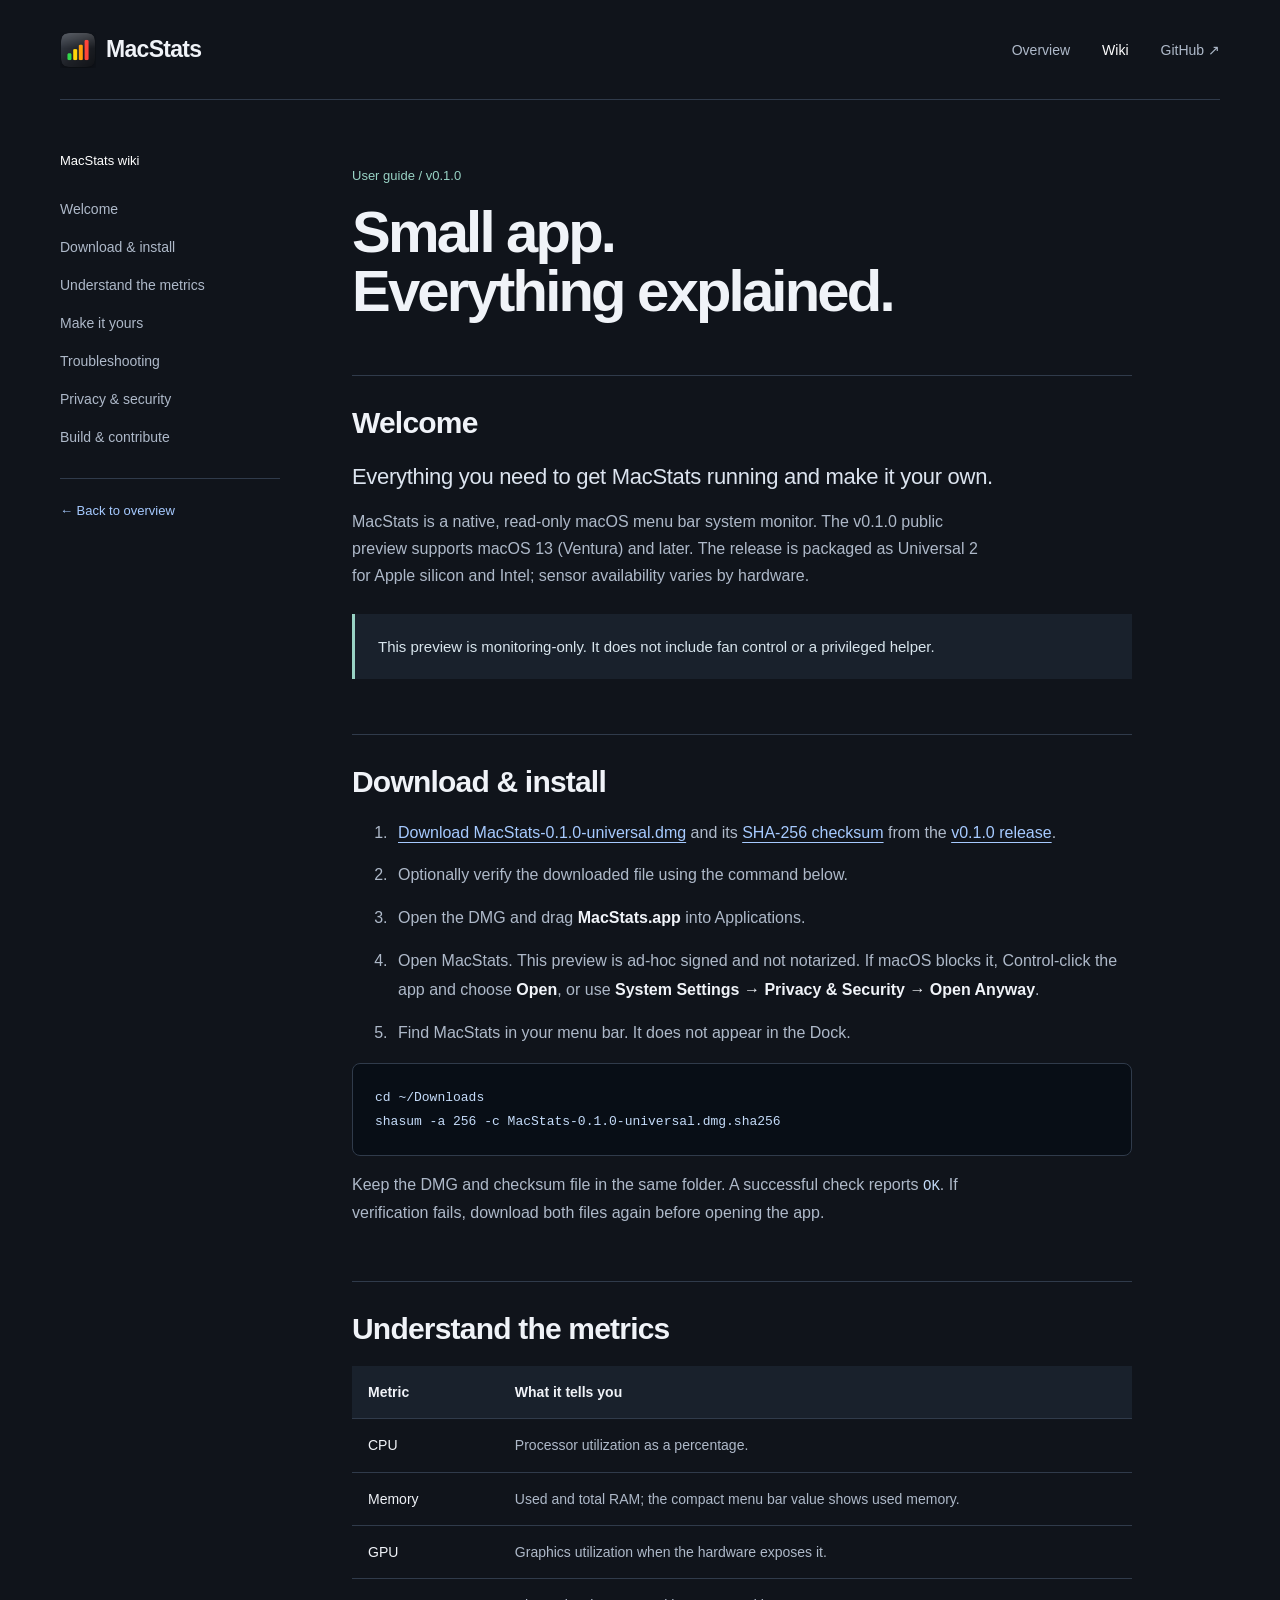
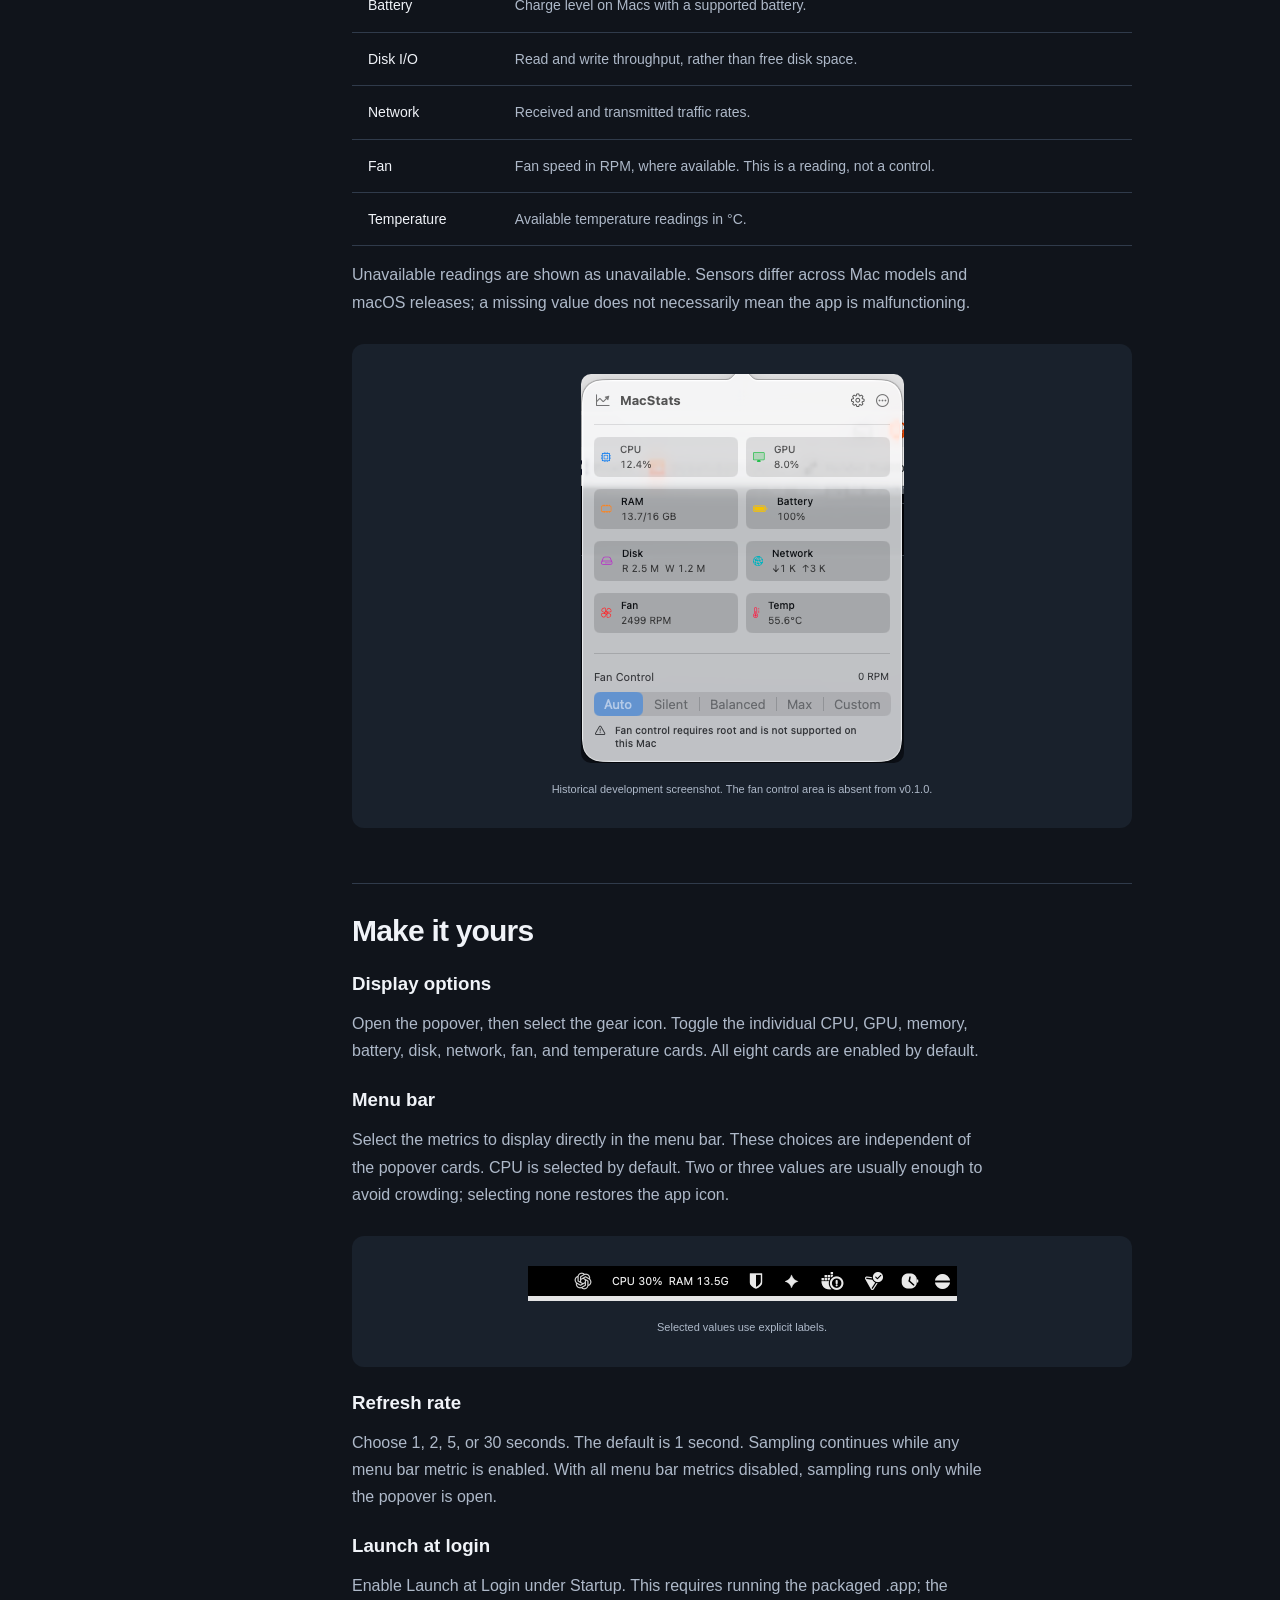
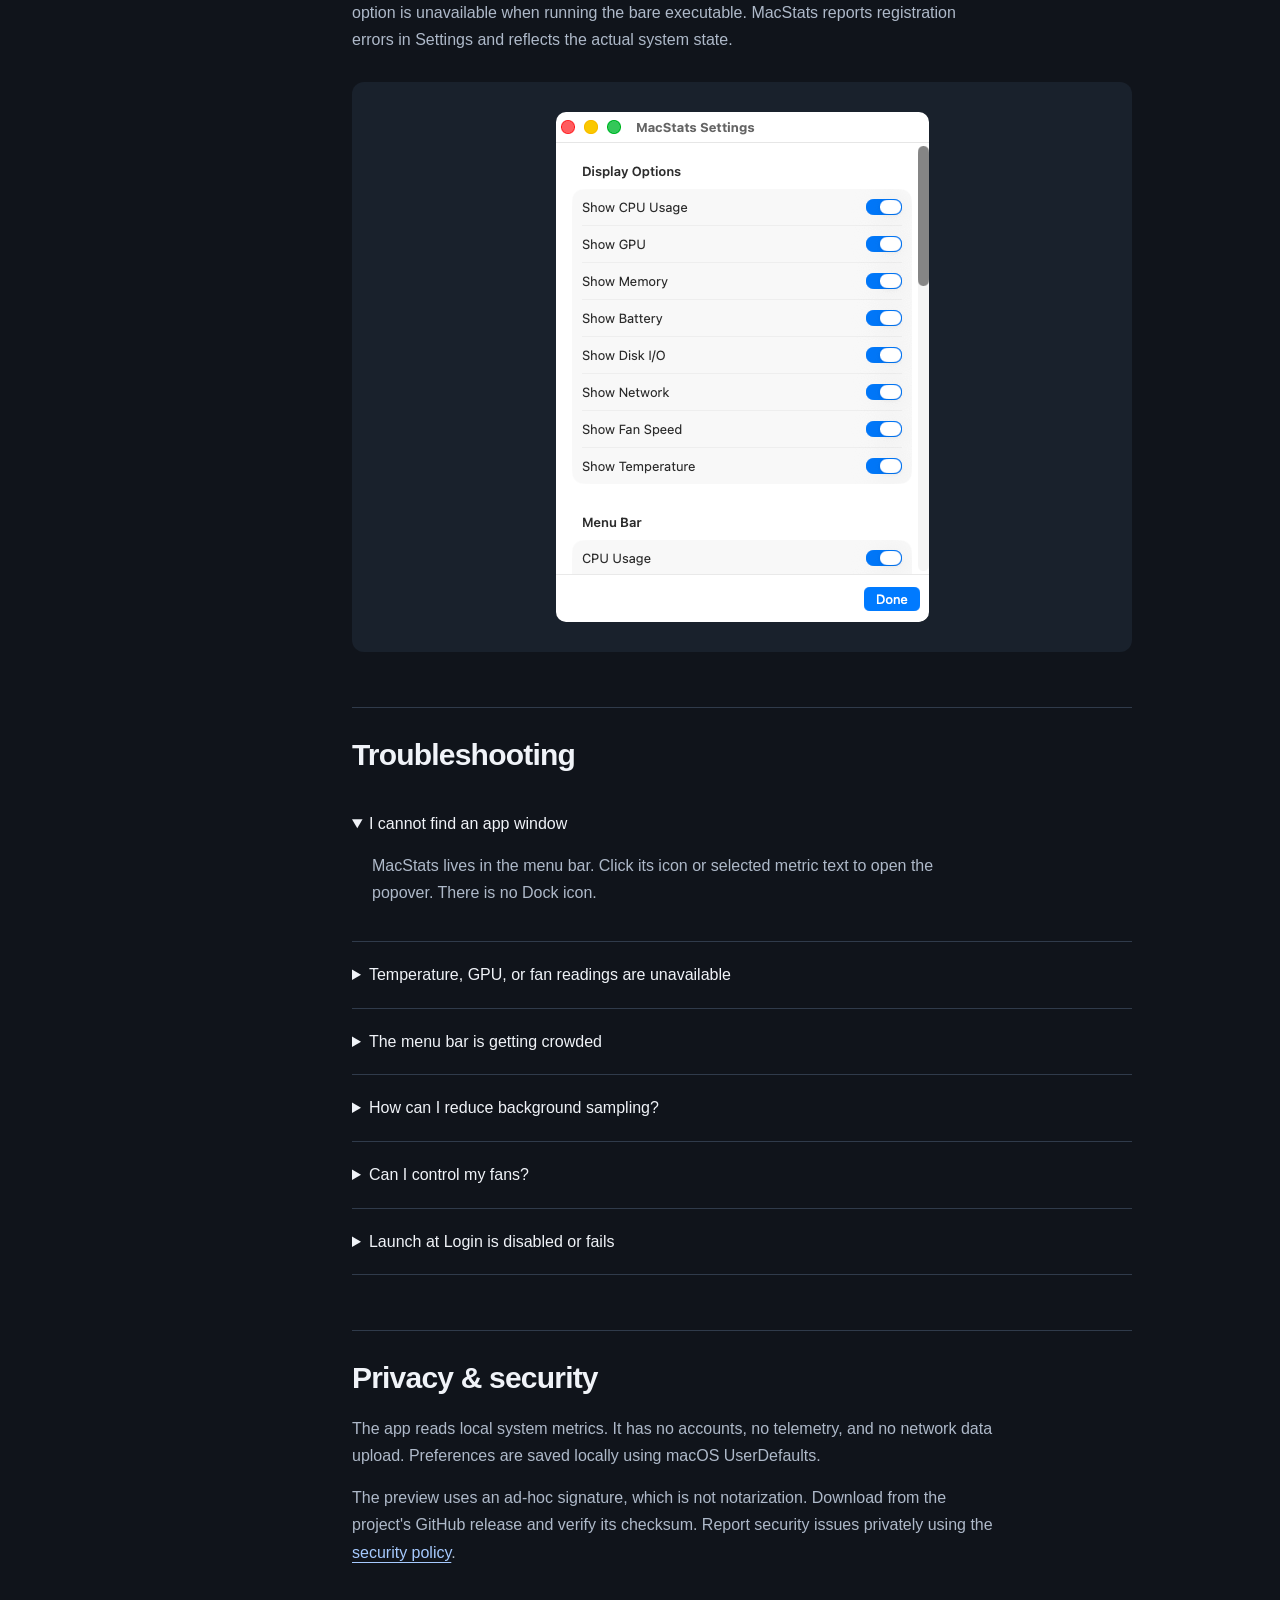
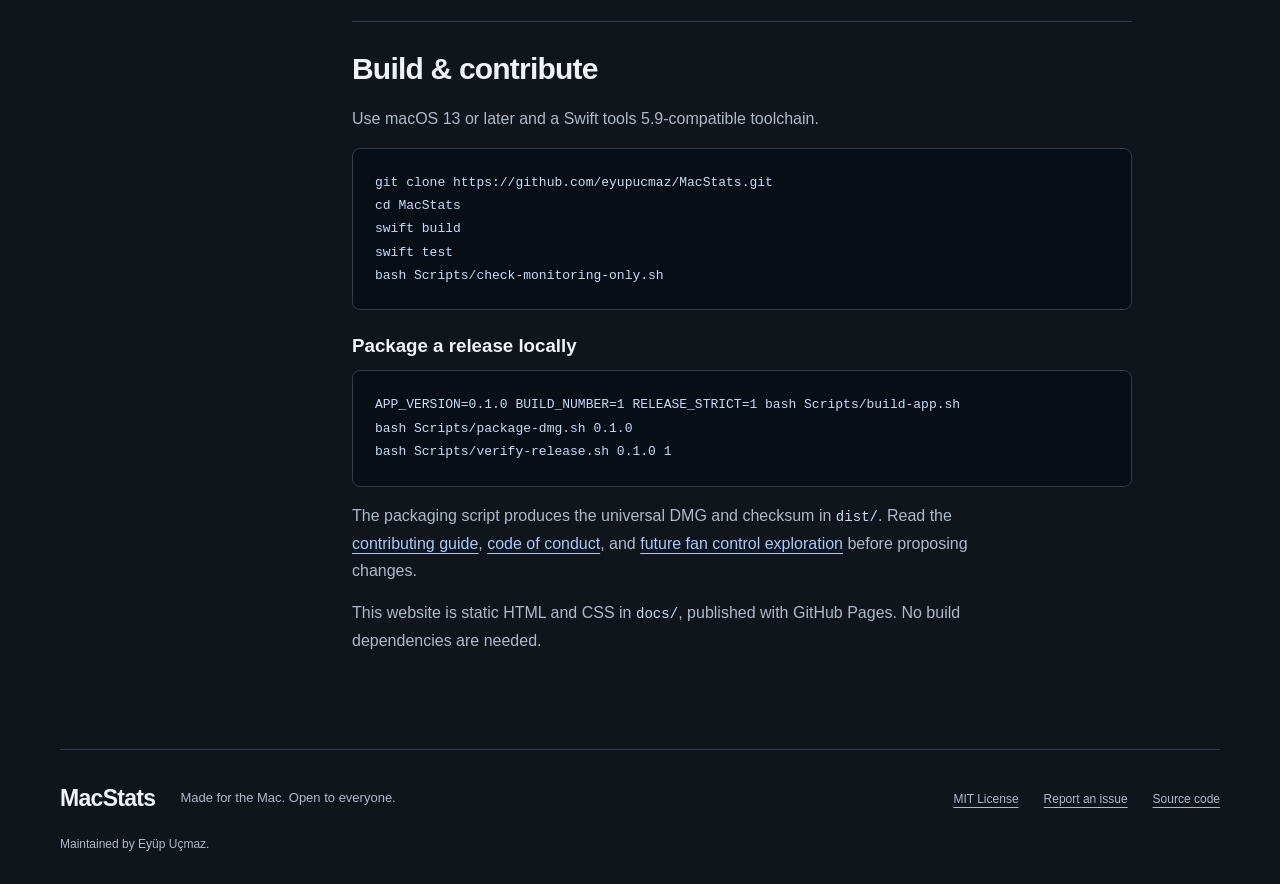
==== docs/guide.html @ 8b7813ba "docs: publish MacStats landing page and user wiki" ====
<!doctype html>
<html lang="en"><head><meta charset="utf-8"><meta name="viewport" content="width=device-width, initial-scale=1"><meta name="color-scheme" content="dark"><title>MacStats Wiki — Installation, settings & troubleshooting</title><meta name="description" content="The MacStats user guide: install the public preview, understand system metrics, customize your menu bar, and build from source."><meta property="og:title" content="MacStats Wiki — Installation, settings & troubleshooting"><meta property="og:description" content="The MacStats user guide: install the public preview, understand system metrics, customize your menu bar, and build from source."><meta property="og:type" content="website"><meta property="og:url" content="https://eyupucmaz.github.io/MacStats/guide.html"><link rel="canonical" href="https://eyupucmaz.github.io/MacStats/guide.html"><link rel="icon" href="assets/icon.png"><link rel="stylesheet" href="assets/style.css"></head><body><a class="skip" href="#main">Skip to content</a><header><a class="brand" href="index.html"><img src="assets/icon.png" width="36" height="36" alt="">MacStats</a><nav aria-label="Main navigation"><a href="index.html" >Overview</a><a href="guide.html" aria-current="page">Wiki</a><a href="https://github.com/eyupucmaz/MacStats">GitHub <span aria-hidden="true">↗</span></a></nav></header><div class="docs-layout"><aside><p>MacStats wiki</p><nav aria-label="Guide sections"><a href="#start">Welcome</a><a href="#install">Download & install</a><a href="#metrics">Understand the metrics</a><a href="#settings">Make it yours</a><a href="#troubleshooting">Troubleshooting</a><a href="#privacy">Privacy & security</a><a href="#development">Build & contribute</a></nav><a class="back" href="index.html">← Back to overview</a></aside><main id="main" class="guide"><p class="kicker">User guide / v0.1.0</p><h1>Small app.<br>Everything explained.</h1><section id="start"><h2>Welcome</h2><p class="lead">Everything you need to get MacStats running and make it your own.</p><p>MacStats is a native, read-only macOS menu bar system monitor. The v0.1.0 public preview supports macOS 13 (Ventura) and later. The release is packaged as Universal 2 for Apple silicon and Intel; sensor availability varies by hardware.</p><div class="callout">This preview is monitoring-only. It does not include fan control or a privileged helper.</div></section><section id="install"><h2>Download & install</h2><ol><li><a href="https://github.com/eyupucmaz/MacStats/releases/download/v0.1.0/MacStats-0.1.0-universal.dmg">Download MacStats-0.1.0-universal.dmg</a> and its <a href="https://github.com/eyupucmaz/MacStats/releases/download/v0.1.0/MacStats-0.1.0-universal.dmg.sha256">SHA-256 checksum</a> from the <a href="https://github.com/eyupucmaz/MacStats/releases/tag/v0.1.0">v0.1.0 release</a>.</li><li>Optionally verify the downloaded file using the command below.</li><li>Open the DMG and drag <strong>MacStats.app</strong> into Applications.</li><li>Open MacStats. This preview is ad-hoc signed and not notarized. If macOS blocks it, Control-click the app and choose <strong>Open</strong>, or use <strong>System Settings → Privacy &amp; Security → Open Anyway</strong>.</li><li>Find MacStats in your menu bar. It does not appear in the Dock.</li></ol><pre><code>cd ~/Downloads
shasum -a 256 -c MacStats-0.1.0-universal.dmg.sha256</code></pre><p>Keep the DMG and checksum file in the same folder. A successful check reports <code>OK</code>. If verification fails, download both files again before opening the app.</p></section><section id="metrics"><h2>Understand the metrics</h2><div class="table-wrap"><table><thead><tr><th>Metric</th><th>What it tells you</th></tr></thead><tbody><tr><td>CPU</td><td>Processor utilization as a percentage.</td></tr><tr><td>Memory</td><td>Used and total RAM; the compact menu bar value shows used memory.</td></tr><tr><td>GPU</td><td>Graphics utilization when the hardware exposes it.</td></tr><tr><td>Battery</td><td>Charge level on Macs with a supported battery.</td></tr><tr><td>Disk I/O</td><td>Read and write throughput, rather than free disk space.</td></tr><tr><td>Network</td><td>Received and transmitted traffic rates.</td></tr><tr><td>Fan</td><td>Fan speed in RPM, where available. This is a reading, not a control.</td></tr><tr><td>Temperature</td><td>Available temperature readings in °C.</td></tr></tbody></table></div><p>Unavailable readings are shown as unavailable. Sensors differ across Mac models and macOS releases; a missing value does not necessarily mean the app is malfunctioning.</p><figure class="guide-figure"><img src="assets/overview.png" width="323" height="389" loading="lazy" alt="MacStats development screenshot with eight metric cards"><figcaption>Historical development screenshot. The fan control area is absent from v0.1.0.</figcaption></figure></section><section id="settings"><h2>Make it yours</h2><h3>Display options</h3><p>Open the popover, then select the gear icon. Toggle the individual CPU, GPU, memory, battery, disk, network, fan, and temperature cards. All eight cards are enabled by default.</p><h3>Menu bar</h3><p>Select the metrics to display directly in the menu bar. These choices are independent of the popover cards. CPU is selected by default. Two or three values are usually enough to avoid crowding; selecting none restores the app icon.</p><figure class="guide-figure wide"><img src="assets/menu-bar.png" width="429" height="31" loading="lazy" alt="MacStats CPU and RAM values in the menu bar"><figcaption>Selected values use explicit labels.</figcaption></figure><h3>Refresh rate</h3><p>Choose 1, 2, 5, or 30 seconds. The default is 1 second. Sampling continues while any menu bar metric is enabled. With all menu bar metrics disabled, sampling runs only while the popover is open.</p><h3>Launch at login</h3><p>Enable Launch at Login under Startup. This requires running the packaged .app; the option is unavailable when running the bare executable. MacStats reports registration errors in Settings and reflects the actual system state.</p><figure class="guide-figure"><img src="assets/settings.png" width="373" height="510" loading="lazy" alt="Settings window showing display options and the menu bar section"></figure></section><section id="troubleshooting"><h2>Troubleshooting</h2><details open><summary>I cannot find an app window</summary><p>MacStats lives in the menu bar. Click its icon or selected metric text to open the popover. There is no Dock icon.</p></details><details><summary>Temperature, GPU, or fan readings are unavailable</summary><p>These values depend on hardware and macOS exposing the relevant sensors. Some Macs have no fan. MacStats does not substitute invented readings for unsupported data.</p></details><details><summary>The menu bar is getting crowded</summary><p>Open Settings and deselect some Menu Bar metrics. You can still keep those cards visible inside the popover.</p></details><details><summary>How can I reduce background sampling?</summary><p>Choose a longer refresh interval. To pause sampling whenever the popover is closed, deselect every Menu Bar metric.</p></details><details><summary>Can I control my fans?</summary><p>No. v0.1.0 only monitors your system. The supplied development screenshot includes an earlier fan control experiment, which is not part of the public preview.</p></details><details><summary>Launch at Login is disabled or fails</summary><p>Run MacStats from its .app bundle in Applications. Read the status and any error shown under Startup in Settings; registration must succeed before the setting takes effect.</p></details></section><section id="privacy"><h2>Privacy & security</h2><p>The app reads local system metrics. It has no accounts, no telemetry, and no network data upload. Preferences are saved locally using macOS UserDefaults.</p><p>The preview uses an ad-hoc signature, which is not notarization. Download from the project's GitHub release and verify its checksum. Report security issues privately using the <a href="https://github.com/eyupucmaz/MacStats/blob/main/SECURITY.md">security policy</a>.</p></section><section id="development"><h2>Build & contribute</h2><p>Use macOS 13 or later and a Swift tools 5.9-compatible toolchain.</p><pre><code>git clone https://github.com/eyupucmaz/MacStats.git
cd MacStats
swift build
swift test
bash Scripts/check-monitoring-only.sh</code></pre><h3>Package a release locally</h3><pre><code>APP_VERSION=0.1.0 BUILD_NUMBER=1 RELEASE_STRICT=1 bash Scripts/build-app.sh
bash Scripts/package-dmg.sh 0.1.0
bash Scripts/verify-release.sh 0.1.0 1</code></pre><p>The packaging script produces the universal DMG and checksum in <code>dist/</code>. Read the <a href="https://github.com/eyupucmaz/MacStats/blob/main/CONTRIBUTING.md">contributing guide</a>, <a href="https://github.com/eyupucmaz/MacStats/blob/main/CODE_OF_CONDUCT.md">code of conduct</a>, and <a href="https://github.com/eyupucmaz/MacStats/blob/main/docs/FAN_CONTROL.md">future fan control exploration</a> before proposing changes.</p><p>This website is static HTML and CSS in <code>docs/</code>, published with GitHub Pages. No build dependencies are needed.</p></section></main></div><footer><a class="brand" href="index.html">MacStats</a><p>Made for the Mac. Open to everyone.</p><div><a href="https://github.com/eyupucmaz/MacStats/blob/main/LICENSE">MIT License</a><a href="https://github.com/eyupucmaz/MacStats/issues">Report an issue</a><a href="https://github.com/eyupucmaz/MacStats">Source code</a></div><small>Maintained by Eyüp Uçmaz.</small></footer></body></html>
---- docs/assets/style.css ----
:root{--bg:#10141b;--panel:#19212c;--text:#f0f3f8;--muted:#aeb9c9;--line:#303b4b;--blue:#a6caff;--mint:#98d2c4;font-family:-apple-system,BlinkMacSystemFont,"Segoe UI",sans-serif;color:var(--text);background:var(--bg);font-synthesis:none}*{box-sizing:border-box}body{margin:0}a{color:var(--blue);text-underline-offset:4px}a:hover{color:white}a:focus-visible,summary:focus-visible{outline:3px solid var(--mint);outline-offset:6px}img{max-width:100%;height:auto}header,main,footer{width:min(1160px,calc(100% - 80px));margin:auto}header{height:100px;display:flex;align-items:center;justify-content:space-between;border-bottom:1px solid var(--line)}.brand{display:flex;align-items:center;gap:10px;font-size:23px;font-weight:650;letter-spacing:-.7px;color:var(--text);text-decoration:none}header nav{display:flex;gap:32px;align-items:center}header nav a{font-size:14px;color:var(--muted);text-decoration:none}header nav a[aria-current]{color:white}h1,h2,h3,p,figure{margin:0}h1{font-size:clamp(56px,6.5vw,84px);line-height:1.02;font-weight:600;letter-spacing:-4px}h2{font-size:clamp(32px,4vw,46px);font-weight:550;letter-spacing:-1.7px;line-height:1.12}h3{font-weight:550}p{font-size:16px;line-height:1.7;color:var(--muted)}.hero{display:grid;grid-template-columns:1.1fr 1fr;gap:70px;align-items:center;padding:76px 0 66px}.release{display:inline-flex;align-items:center;gap:9px;border:1px solid #40505d;border-radius:30px;padding:7px 12px;color:#c6d4e5;text-decoration:none;font-size:12px;margin-bottom:24px}.release span,.status-dot{width:6px;height:6px;border-radius:50%;background:var(--mint);display:inline-block}.lead{font-size:22px;line-height:1.5;letter-spacing:-.3px;margin-top:24px;color:#dce4ef}.intro{margin-top:16px;max-width:470px}.actions{display:flex;gap:12px;margin:28px 0 16px;flex-wrap:wrap}.button{display:inline-flex;align-items:center;justify-content:center;gap:20px;min-height:48px;padding:13px 21px;font-size:14px;font-weight:600;border-radius:9px;text-decoration:none}.primary{background:var(--blue);color:#10233e}.primary:hover{background:#c3dcff;color:#10233e}.secondary{border:1px solid #465263;color:var(--text)}.fine{font-size:12px;line-height:1.8}.app-stage{background:radial-gradient(ellipse at 50% 40%,#3c5168 0%,#222e3b 45%,#19212c 75%);border:1px solid #384555;border-radius:24px;padding:26px 35px;display:flex;flex-direction:column;align-items:center;position:relative}.stage-heading{display:flex;align-items:center;gap:9px;font-size:12px;color:#c7d5e6;margin-bottom:24px}.overview{filter:drop-shadow(0 20px 25px #0006);border-radius:18px}figcaption{color:var(--muted);font-size:11px;line-height:1.6;margin-top:20px;max-width:360px}.principles{display:flex;justify-content:space-between;gap:20px;border-top:1px solid var(--line);border-bottom:1px solid var(--line);padding:24px 0;font-size:13px;color:#c6d1df}.menu-feature{display:grid;grid-template-columns:1fr 1fr;gap:90px;align-items:center;padding:100px 0}.kicker{font-size:13px;color:var(--mint);margin-bottom:18px}.menu-feature p:not(.kicker),.settings-feature p:not(.kicker){margin-top:23px;max-width:440px}.text-link{display:inline-block;margin-top:24px;text-decoration:none;font-size:14px}.menu-shot{padding:40px 25px;background:#19212c;border:1px solid var(--line);border-radius:14px}.menu-shot img{display:block;width:100%;border-radius:6px}.menu-shot figcaption{max-width:none}.metrics-section{padding:12px 0 90px}.section-heading p{margin-top:15px}.metrics{display:grid;grid-template-columns:repeat(4,1fr);margin-top:38px;gap:0 30px}.metrics article{padding:28px 0;border-top:1px solid var(--line)}.metric-icon{font-size:23px;color:var(--accent);display:block;height:35px}.metrics h3{margin:9px 0;font-size:18px}.metrics p{font-size:14px;line-height:1.65}.settings-feature{display:grid;grid-template-columns:1fr 1fr;gap:90px;align-items:center;background:var(--panel);border:1px solid var(--line);padding:55px 60px;border-radius:22px}.settings-feature figure{text-align:center}.settings-feature figure img{width:300px;border-radius:12px}.settings-feature figcaption{margin:20px auto 0}.simple-list{list-style:none;padding:0;margin-top:24px;color:var(--muted);font-size:14px;line-height:1.8}.simple-list li{padding:9px 0;border-bottom:1px solid var(--line)}.closing{display:flex;align-items:center;justify-content:space-between;gap:40px;padding:100px 0}.closing p:not(.kicker){margin-top:20px}footer{display:flex;flex-wrap:wrap;align-items:center;gap:25px;padding:35px 0;border-top:1px solid var(--line)}footer p{font-size:13px}footer div{margin-left:auto;display:flex;gap:25px}footer a:not(.brand),footer small{font-size:12px;color:var(--muted)}footer small{width:100%}.skip{position:fixed;left:12px;top:-100px;background:white;color:black;padding:15px;z-index:5}.skip:focus{top:12px}.docs-layout{width:min(1160px,calc(100% - 80px));margin:50px auto 80px;display:grid;grid-template-columns:220px minmax(0,1fr);gap:72px}aside{position:sticky;top:30px;align-self:start}aside p{font-size:13px;color:white;margin-bottom:20px}aside nav{display:flex;flex-direction:column;gap:4px}aside nav a{padding:9px 0;text-decoration:none;font-size:14px;color:var(--muted)}aside .back{display:block;border-top:1px solid var(--line);padding-top:24px;margin-top:24px;font-size:13px;text-decoration:none}.guide{width:100%;min-width:0;max-width:780px;margin:0}.guide h1{font-size:58px;letter-spacing:-2.8px}.guide section{margin-top:55px;scroll-margin-top:30px}.guide h2{font-size:30px;letter-spacing:-.8px;border-top:1px solid var(--line);padding-top:30px;margin-bottom:20px}.guide h3{margin:25px 0 10px}.guide p{margin:15px 0;max-width:72ch}.guide li{color:var(--muted);line-height:1.8;margin-bottom:14px;padding-left:6px}.guide strong{color:var(--text)}.callout{padding:20px 23px;background:var(--panel);border-left:3px solid var(--mint);font-size:15px;line-height:1.7;color:#d8e5ed;margin-top:24px}pre{background:#080e16;border:1px solid var(--line);padding:22px;overflow:auto;border-radius:8px;font-size:13px;line-height:1.8}code{font-family:ui-monospace,SFMono-Regular,Consolas,monospace;font-size:.88em;color:#c5dcfa}pre code{font-size:inherit}.table-wrap{overflow:auto}table{width:100%;border-collapse:collapse;text-align:left;font-size:14px}th,td{border-bottom:1px solid var(--line);padding:15px 16px;line-height:1.6}td{color:var(--muted)}td:first-child{color:var(--text);white-space:nowrap}th{background:var(--panel)}.guide-figure{background:var(--panel);padding:30px;margin-top:28px;border-radius:12px}.guide-figure img{display:block;margin:auto;border-radius:10px}.guide-figure figcaption{margin:18px auto 0;max-width:430px;text-align:center}.guide-figure.wide img{border-radius:0}details{border-bottom:1px solid var(--line);padding:20px 0}summary{cursor:pointer;font-size:16px;line-height:1.6}details p{padding-left:20px}@media(max-width:1000px){.hero{gap:35px}.app-stage{padding:22px}.hero h1{font-size:65px}.settings-feature{gap:45px;padding:40px}.menu-feature{gap:40px}.docs-layout{gap:40px;grid-template-columns:185px minmax(0,1fr)}}@media(max-width:760px){header,main,footer{width:calc(100% - 40px)}header{height:80px}header nav{gap:18px}.brand{font-size:21px}.brand img{width:30px;height:30px}.hero{grid-template-columns:1fr;padding:45px 0;gap:35px}.hero h1{font-size:64px;letter-spacing:-3px}.app-stage{max-width:480px;width:100%;margin:auto}.lead{font-size:20px}.principles{display:grid;grid-template-columns:1fr 1fr;font-size:12px}.menu-feature,.settings-feature{grid-template-columns:1fr;gap:35px;padding:55px 0}.metrics{grid-template-columns:repeat(2,1fr);gap:0 25px}.metrics-section{padding-bottom:50px}.settings-feature{padding:30px;display:flex;flex-direction:column-reverse;align-items:stretch}.closing{display:block;padding:60px 0}.closing .button{margin-top:26px}footer{gap:18px}footer div{width:100%;margin:0;flex-wrap:wrap}footer p{width:100%}.docs-layout{display:block;width:calc(100% - 40px);margin-top:30px}.docs-layout aside{position:static;border-bottom:1px solid var(--line);padding-bottom:24px;margin-bottom:30px}aside nav{flex-direction:row;flex-wrap:wrap;gap:4px 20px}aside nav a{font-size:13px}aside .back{display:none}.guide h1{font-size:46px}.guide section{margin-top:35px}.guide-figure{padding:20px}h2{font-size:34px}pre{padding:16px}}@media(prefers-reduced-motion:no-preference){html{scroll-behavior:smooth}}
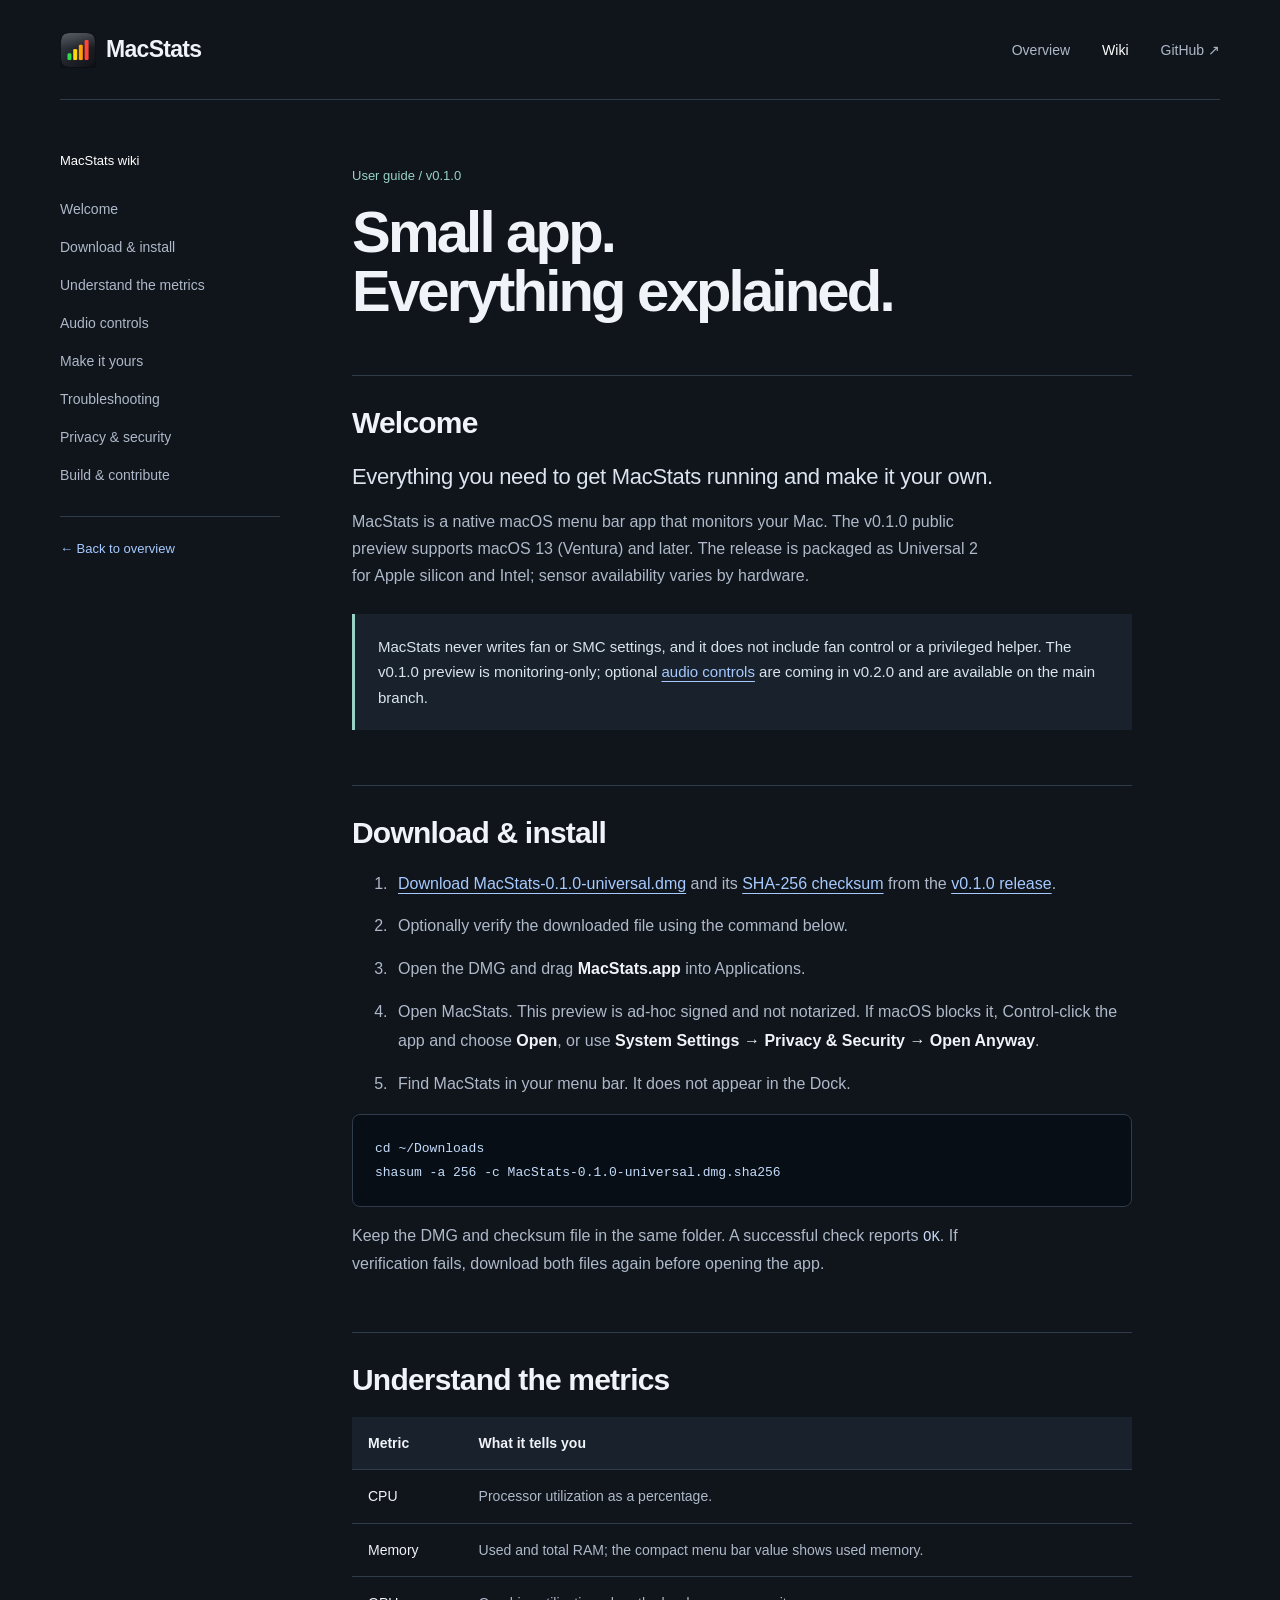
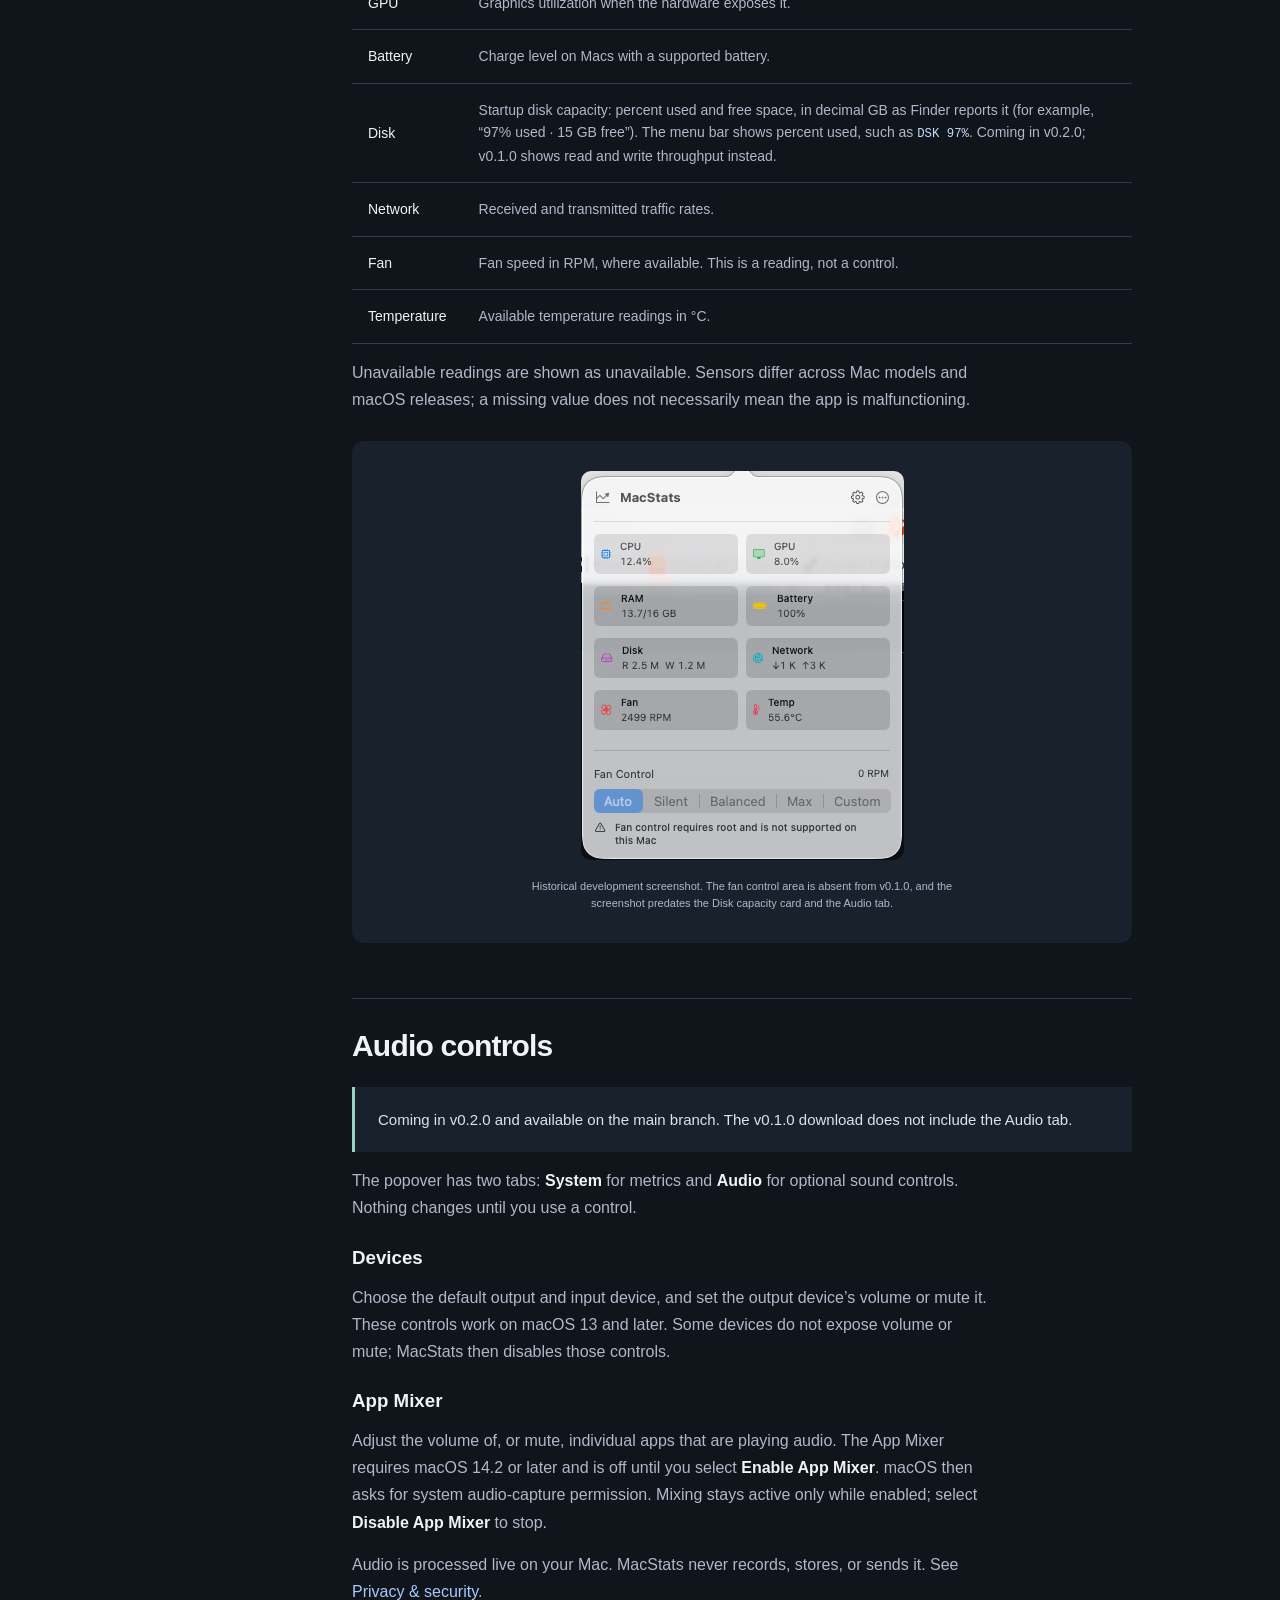
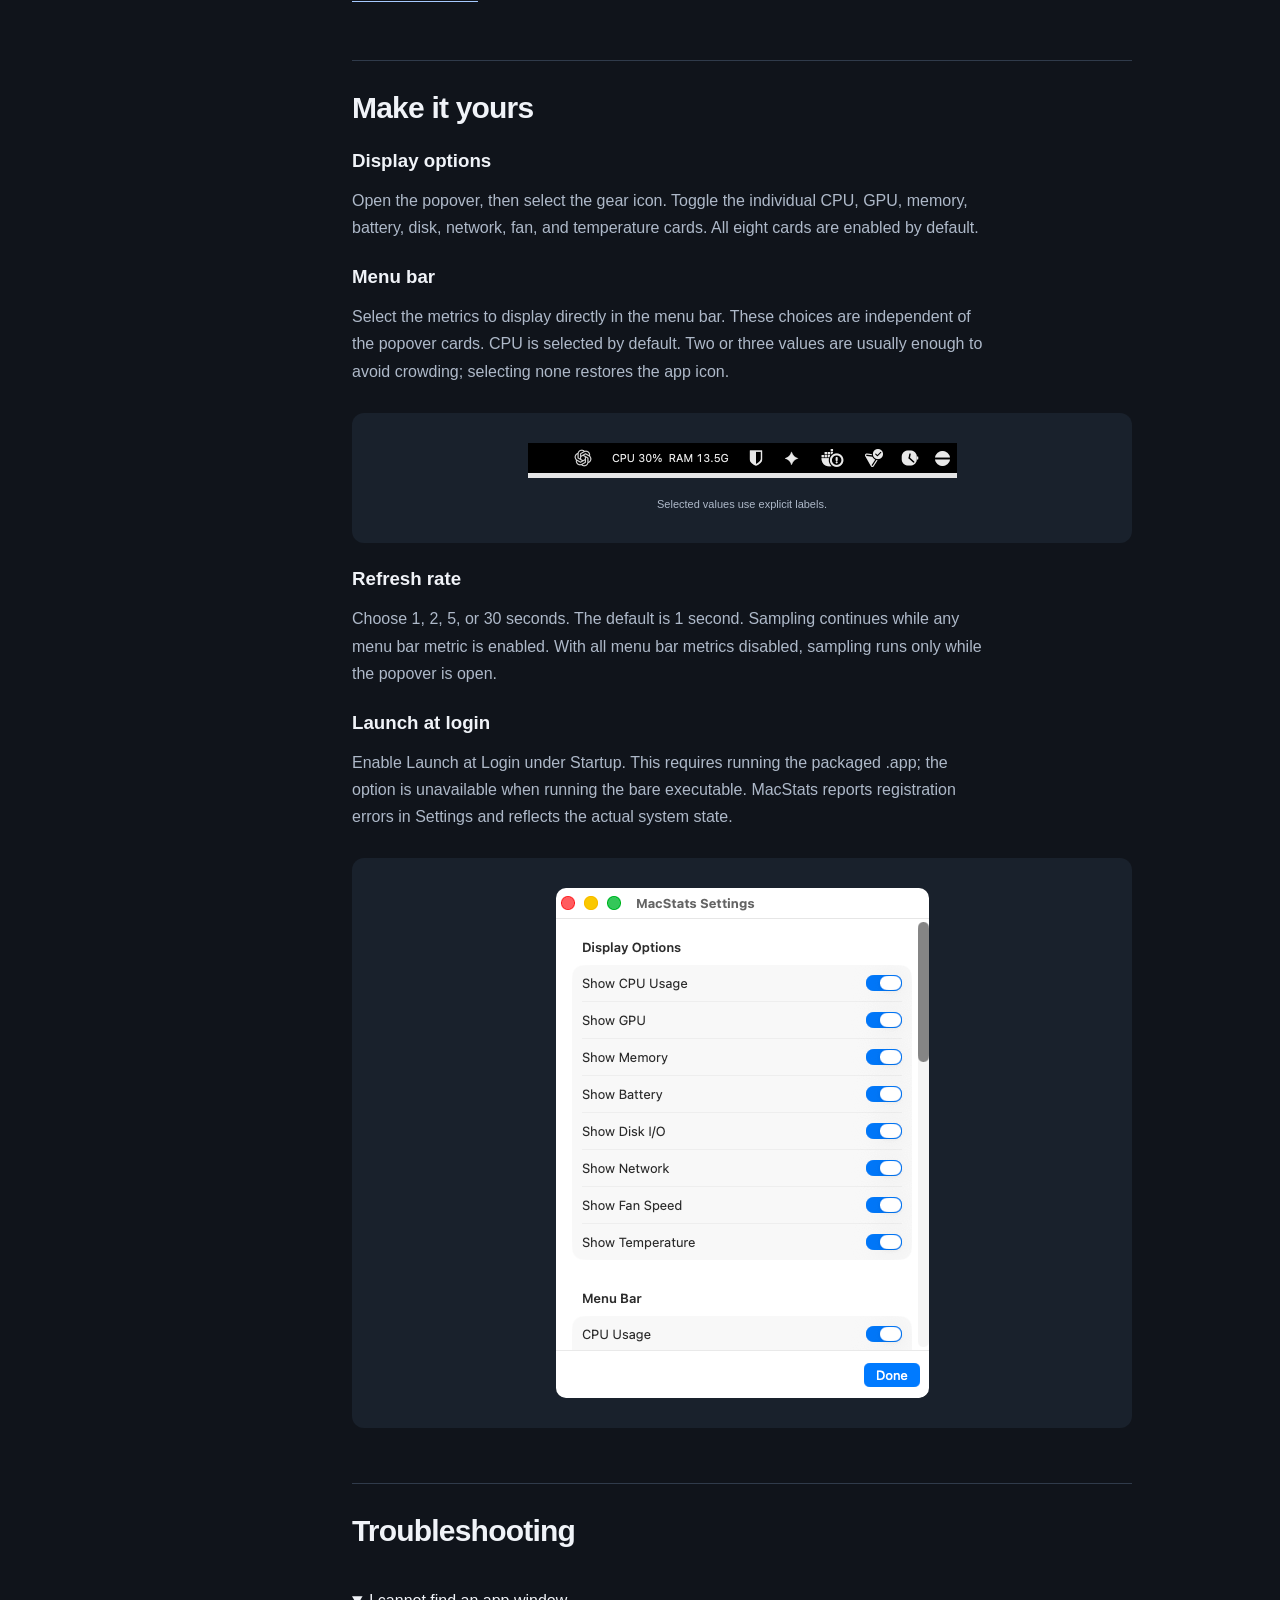
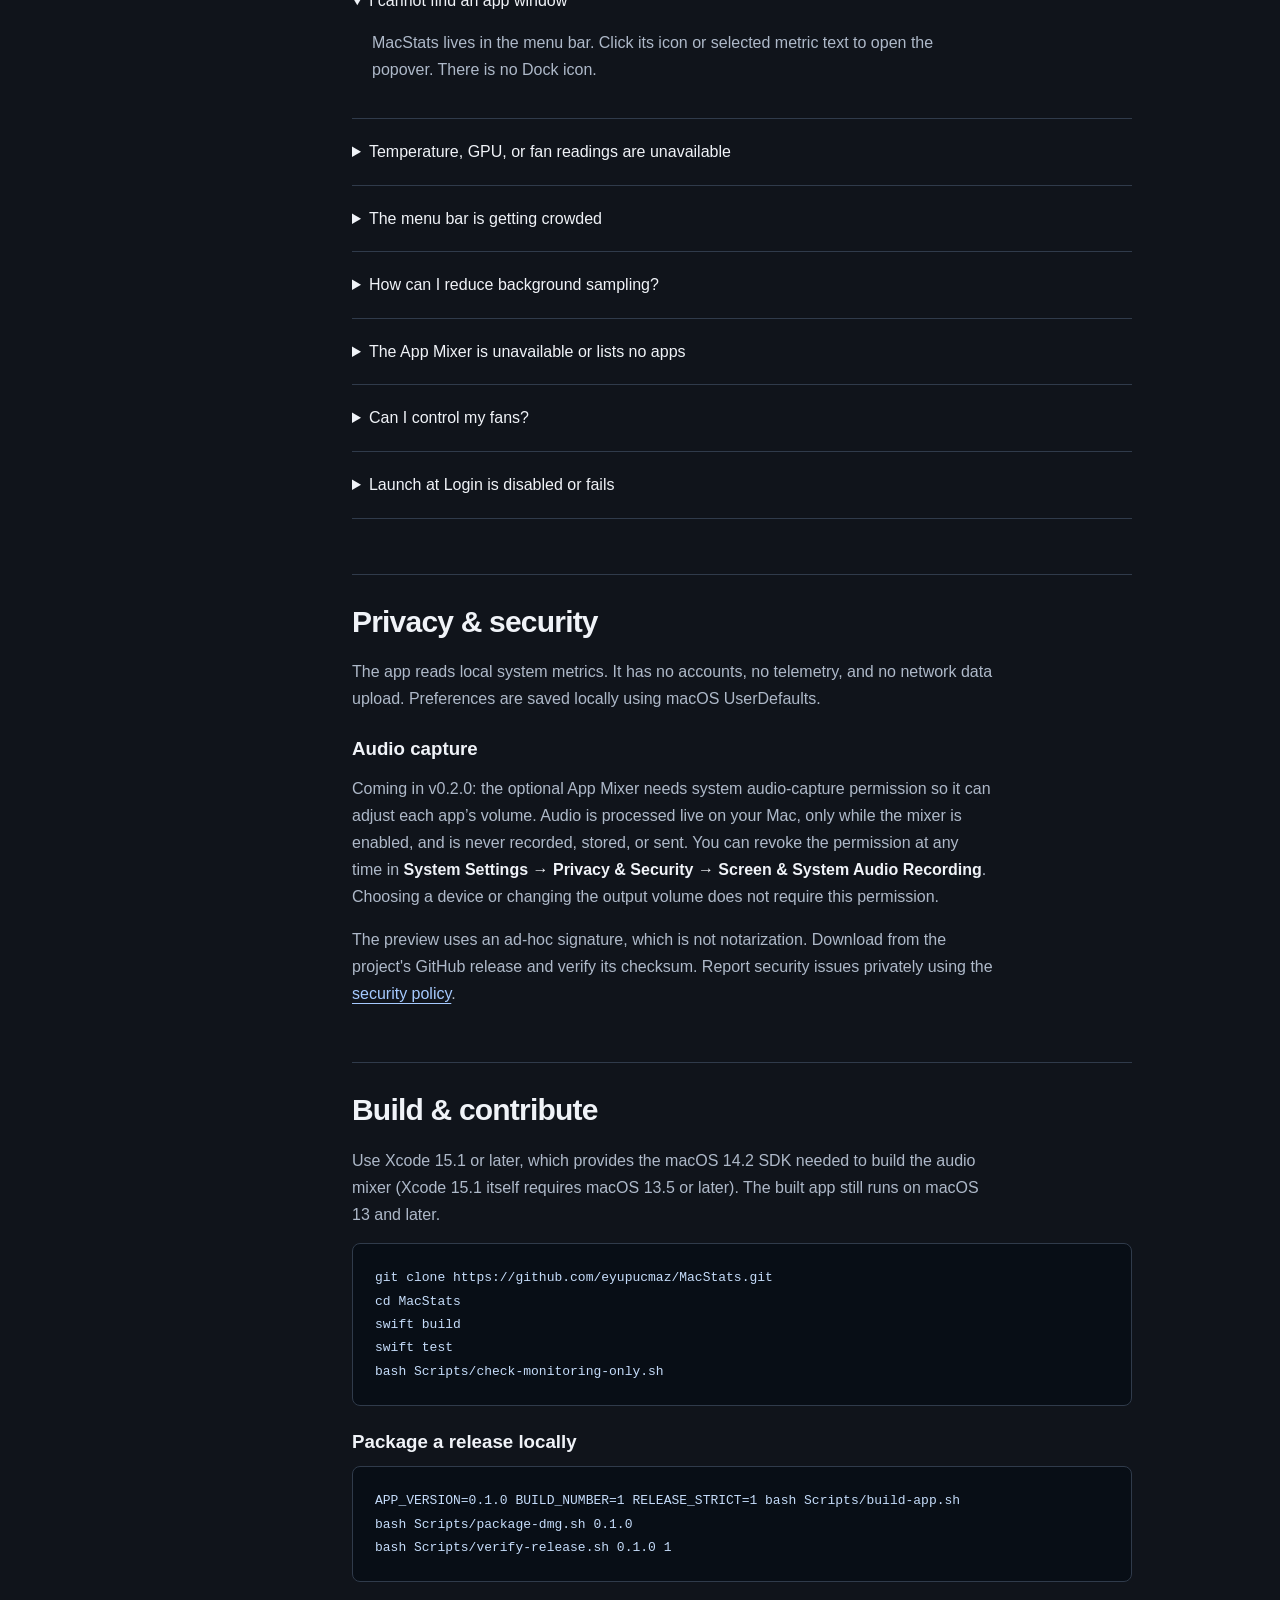
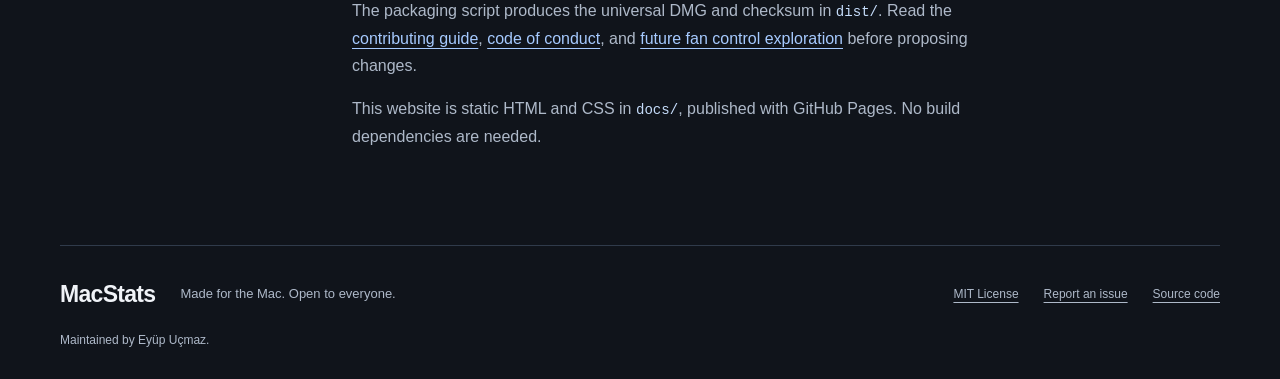
==== commit 5c97195a: "docs: describe audio controls and disk capacity accurately Public docs still called MacStats read-on" ====
--- a/docs/guide.html
+++ b/docs/guide.html
@@ -1,6 +1,6 @@
 <!doctype html>
-<html lang="en"><head><meta charset="utf-8"><meta name="viewport" content="width=device-width, initial-scale=1"><meta name="color-scheme" content="dark"><title>MacStats Wiki — Installation, settings & troubleshooting</title><meta name="description" content="The MacStats user guide: install the public preview, understand system metrics, customize your menu bar, and build from source."><meta property="og:title" content="MacStats Wiki — Installation, settings & troubleshooting"><meta property="og:description" content="The MacStats user guide: install the public preview, understand system metrics, customize your menu bar, and build from source."><meta property="og:type" content="website"><meta property="og:url" content="https://eyupucmaz.github.io/MacStats/guide.html"><link rel="canonical" href="https://eyupucmaz.github.io/MacStats/guide.html"><link rel="icon" href="assets/icon.png"><link rel="stylesheet" href="assets/style.css"></head><body><a class="skip" href="#main">Skip to content</a><header><a class="brand" href="index.html"><img src="assets/icon.png" width="36" height="36" alt="">MacStats</a><nav aria-label="Main navigation"><a href="index.html" >Overview</a><a href="guide.html" aria-current="page">Wiki</a><a href="https://github.com/eyupucmaz/MacStats">GitHub <span aria-hidden="true">↗</span></a></nav></header><div class="docs-layout"><aside><p>MacStats wiki</p><nav aria-label="Guide sections"><a href="#start">Welcome</a><a href="#install">Download & install</a><a href="#metrics">Understand the metrics</a><a href="#settings">Make it yours</a><a href="#troubleshooting">Troubleshooting</a><a href="#privacy">Privacy & security</a><a href="#development">Build & contribute</a></nav><a class="back" href="index.html">← Back to overview</a></aside><main id="main" class="guide"><p class="kicker">User guide / v0.1.0</p><h1>Small app.<br>Everything explained.</h1><section id="start"><h2>Welcome</h2><p class="lead">Everything you need to get MacStats running and make it your own.</p><p>MacStats is a native, read-only macOS menu bar system monitor. The v0.1.0 public preview supports macOS 13 (Ventura) and later. The release is packaged as Universal 2 for Apple silicon and Intel; sensor availability varies by hardware.</p><div class="callout">This preview is monitoring-only. It does not include fan control or a privileged helper.</div></section><section id="install"><h2>Download & install</h2><ol><li><a href="https://github.com/eyupucmaz/MacStats/releases/download/v0.1.0/MacStats-0.1.0-universal.dmg">Download MacStats-0.1.0-universal.dmg</a> and its <a href="https://github.com/eyupucmaz/MacStats/releases/download/v0.1.0/MacStats-0.1.0-universal.dmg.sha256">SHA-256 checksum</a> from the <a href="https://github.com/eyupucmaz/MacStats/releases/tag/v0.1.0">v0.1.0 release</a>.</li><li>Optionally verify the downloaded file using the command below.</li><li>Open the DMG and drag <strong>MacStats.app</strong> into Applications.</li><li>Open MacStats. This preview is ad-hoc signed and not notarized. If macOS blocks it, Control-click the app and choose <strong>Open</strong>, or use <strong>System Settings → Privacy &amp; Security → Open Anyway</strong>.</li><li>Find MacStats in your menu bar. It does not appear in the Dock.</li></ol><pre><code>cd ~/Downloads
-shasum -a 256 -c MacStats-0.1.0-universal.dmg.sha256</code></pre><p>Keep the DMG and checksum file in the same folder. A successful check reports <code>OK</code>. If verification fails, download both files again before opening the app.</p></section><section id="metrics"><h2>Understand the metrics</h2><div class="table-wrap"><table><thead><tr><th>Metric</th><th>What it tells you</th></tr></thead><tbody><tr><td>CPU</td><td>Processor utilization as a percentage.</td></tr><tr><td>Memory</td><td>Used and total RAM; the compact menu bar value shows used memory.</td></tr><tr><td>GPU</td><td>Graphics utilization when the hardware exposes it.</td></tr><tr><td>Battery</td><td>Charge level on Macs with a supported battery.</td></tr><tr><td>Disk I/O</td><td>Read and write throughput, rather than free disk space.</td></tr><tr><td>Network</td><td>Received and transmitted traffic rates.</td></tr><tr><td>Fan</td><td>Fan speed in RPM, where available. This is a reading, not a control.</td></tr><tr><td>Temperature</td><td>Available temperature readings in °C.</td></tr></tbody></table></div><p>Unavailable readings are shown as unavailable. Sensors differ across Mac models and macOS releases; a missing value does not necessarily mean the app is malfunctioning.</p><figure class="guide-figure"><img src="assets/overview.png" width="323" height="389" loading="lazy" alt="MacStats development screenshot with eight metric cards"><figcaption>Historical development screenshot. The fan control area is absent from v0.1.0.</figcaption></figure></section><section id="settings"><h2>Make it yours</h2><h3>Display options</h3><p>Open the popover, then select the gear icon. Toggle the individual CPU, GPU, memory, battery, disk, network, fan, and temperature cards. All eight cards are enabled by default.</p><h3>Menu bar</h3><p>Select the metrics to display directly in the menu bar. These choices are independent of the popover cards. CPU is selected by default. Two or three values are usually enough to avoid crowding; selecting none restores the app icon.</p><figure class="guide-figure wide"><img src="assets/menu-bar.png" width="429" height="31" loading="lazy" alt="MacStats CPU and RAM values in the menu bar"><figcaption>Selected values use explicit labels.</figcaption></figure><h3>Refresh rate</h3><p>Choose 1, 2, 5, or 30 seconds. The default is 1 second. Sampling continues while any menu bar metric is enabled. With all menu bar metrics disabled, sampling runs only while the popover is open.</p><h3>Launch at login</h3><p>Enable Launch at Login under Startup. This requires running the packaged .app; the option is unavailable when running the bare executable. MacStats reports registration errors in Settings and reflects the actual system state.</p><figure class="guide-figure"><img src="assets/settings.png" width="373" height="510" loading="lazy" alt="Settings window showing display options and the menu bar section"></figure></section><section id="troubleshooting"><h2>Troubleshooting</h2><details open><summary>I cannot find an app window</summary><p>MacStats lives in the menu bar. Click its icon or selected metric text to open the popover. There is no Dock icon.</p></details><details><summary>Temperature, GPU, or fan readings are unavailable</summary><p>These values depend on hardware and macOS exposing the relevant sensors. Some Macs have no fan. MacStats does not substitute invented readings for unsupported data.</p></details><details><summary>The menu bar is getting crowded</summary><p>Open Settings and deselect some Menu Bar metrics. You can still keep those cards visible inside the popover.</p></details><details><summary>How can I reduce background sampling?</summary><p>Choose a longer refresh interval. To pause sampling whenever the popover is closed, deselect every Menu Bar metric.</p></details><details><summary>Can I control my fans?</summary><p>No. v0.1.0 only monitors your system. The supplied development screenshot includes an earlier fan control experiment, which is not part of the public preview.</p></details><details><summary>Launch at Login is disabled or fails</summary><p>Run MacStats from its .app bundle in Applications. Read the status and any error shown under Startup in Settings; registration must succeed before the setting takes effect.</p></details></section><section id="privacy"><h2>Privacy & security</h2><p>The app reads local system metrics. It has no accounts, no telemetry, and no network data upload. Preferences are saved locally using macOS UserDefaults.</p><p>The preview uses an ad-hoc signature, which is not notarization. Download from the project's GitHub release and verify its checksum. Report security issues privately using the <a href="https://github.com/eyupucmaz/MacStats/blob/main/SECURITY.md">security policy</a>.</p></section><section id="development"><h2>Build & contribute</h2><p>Use macOS 13 or later and a Swift tools 5.9-compatible toolchain.</p><pre><code>git clone https://github.com/eyupucmaz/MacStats.git
+<html lang="en"><head><meta charset="utf-8"><meta name="viewport" content="width=device-width, initial-scale=1"><meta name="color-scheme" content="dark"><title>MacStats Wiki — Installation, settings & troubleshooting</title><meta name="description" content="The MacStats user guide: install the public preview, understand system metrics, customize your menu bar, and build from source."><meta property="og:title" content="MacStats Wiki — Installation, settings & troubleshooting"><meta property="og:description" content="The MacStats user guide: install the public preview, understand system metrics, customize your menu bar, and build from source."><meta property="og:type" content="website"><meta property="og:url" content="https://eyupucmaz.github.io/MacStats/guide.html"><link rel="canonical" href="https://eyupucmaz.github.io/MacStats/guide.html"><link rel="icon" href="assets/icon.png"><link rel="stylesheet" href="assets/style.css"></head><body><a class="skip" href="#main">Skip to content</a><header><a class="brand" href="index.html"><img src="assets/icon.png" width="36" height="36" alt="">MacStats</a><nav aria-label="Main navigation"><a href="index.html" >Overview</a><a href="guide.html" aria-current="page">Wiki</a><a href="https://github.com/eyupucmaz/MacStats">GitHub <span aria-hidden="true">↗</span></a></nav></header><div class="docs-layout"><aside><p>MacStats wiki</p><nav aria-label="Guide sections"><a href="#start">Welcome</a><a href="#install">Download & install</a><a href="#metrics">Understand the metrics</a><a href="#audio">Audio controls</a><a href="#settings">Make it yours</a><a href="#troubleshooting">Troubleshooting</a><a href="#privacy">Privacy & security</a><a href="#development">Build & contribute</a></nav><a class="back" href="index.html">← Back to overview</a></aside><main id="main" class="guide"><p class="kicker">User guide / v0.1.0</p><h1>Small app.<br>Everything explained.</h1><section id="start"><h2>Welcome</h2><p class="lead">Everything you need to get MacStats running and make it your own.</p><p>MacStats is a native macOS menu bar app that monitors your Mac. The v0.1.0 public preview supports macOS 13 (Ventura) and later. The release is packaged as Universal 2 for Apple silicon and Intel; sensor availability varies by hardware.</p><div class="callout">MacStats never writes fan or SMC settings, and it does not include fan control or a privileged helper. The v0.1.0 preview is monitoring-only; optional <a href="#audio">audio controls</a> are coming in v0.2.0 and are available on the main branch.</div></section><section id="install"><h2>Download & install</h2><ol><li><a href="https://github.com/eyupucmaz/MacStats/releases/download/v0.1.0/MacStats-0.1.0-universal.dmg">Download MacStats-0.1.0-universal.dmg</a> and its <a href="https://github.com/eyupucmaz/MacStats/releases/download/v0.1.0/MacStats-0.1.0-universal.dmg.sha256">SHA-256 checksum</a> from the <a href="https://github.com/eyupucmaz/MacStats/releases/tag/v0.1.0">v0.1.0 release</a>.</li><li>Optionally verify the downloaded file using the command below.</li><li>Open the DMG and drag <strong>MacStats.app</strong> into Applications.</li><li>Open MacStats. This preview is ad-hoc signed and not notarized. If macOS blocks it, Control-click the app and choose <strong>Open</strong>, or use <strong>System Settings → Privacy &amp; Security → Open Anyway</strong>.</li><li>Find MacStats in your menu bar. It does not appear in the Dock.</li></ol><pre><code>cd ~/Downloads
+shasum -a 256 -c MacStats-0.1.0-universal.dmg.sha256</code></pre><p>Keep the DMG and checksum file in the same folder. A successful check reports <code>OK</code>. If verification fails, download both files again before opening the app.</p></section><section id="metrics"><h2>Understand the metrics</h2><div class="table-wrap"><table><thead><tr><th>Metric</th><th>What it tells you</th></tr></thead><tbody><tr><td>CPU</td><td>Processor utilization as a percentage.</td></tr><tr><td>Memory</td><td>Used and total RAM; the compact menu bar value shows used memory.</td></tr><tr><td>GPU</td><td>Graphics utilization when the hardware exposes it.</td></tr><tr><td>Battery</td><td>Charge level on Macs with a supported battery.</td></tr><tr><td>Disk</td><td>Startup disk capacity: percent used and free space, in decimal GB as Finder reports it (for example, “97% used · 15 GB free”). The menu bar shows percent used, such as <code>DSK 97%</code>. Coming in v0.2.0; v0.1.0 shows read and write throughput instead.</td></tr><tr><td>Network</td><td>Received and transmitted traffic rates.</td></tr><tr><td>Fan</td><td>Fan speed in RPM, where available. This is a reading, not a control.</td></tr><tr><td>Temperature</td><td>Available temperature readings in °C.</td></tr></tbody></table></div><p>Unavailable readings are shown as unavailable. Sensors differ across Mac models and macOS releases; a missing value does not necessarily mean the app is malfunctioning.</p><figure class="guide-figure"><img src="assets/overview.png" width="323" height="389" loading="lazy" alt="MacStats development screenshot with eight metric cards"><figcaption>Historical development screenshot. The fan control area is absent from v0.1.0, and the screenshot predates the Disk capacity card and the Audio tab.</figcaption></figure></section><section id="audio"><h2>Audio controls</h2><div class="callout">Coming in v0.2.0 and available on the main branch. The v0.1.0 download does not include the Audio tab.</div><p>The popover has two tabs: <strong>System</strong> for metrics and <strong>Audio</strong> for optional sound controls. Nothing changes until you use a control.</p><h3>Devices</h3><p>Choose the default output and input device, and set the output device’s volume or mute it. These controls work on macOS 13 and later. Some devices do not expose volume or mute; MacStats then disables those controls.</p><h3>App Mixer</h3><p>Adjust the volume of, or mute, individual apps that are playing audio. The App Mixer requires macOS 14.2 or later and is off until you select <strong>Enable App Mixer</strong>. macOS then asks for system audio-capture permission. Mixing stays active only while enabled; select <strong>Disable App Mixer</strong> to stop.</p><p>Audio is processed live on your Mac. MacStats never records, stores, or sends it. See <a href="#privacy">Privacy &amp; security</a>.</p></section><section id="settings"><h2>Make it yours</h2><h3>Display options</h3><p>Open the popover, then select the gear icon. Toggle the individual CPU, GPU, memory, battery, disk, network, fan, and temperature cards. All eight cards are enabled by default.</p><h3>Menu bar</h3><p>Select the metrics to display directly in the menu bar. These choices are independent of the popover cards. CPU is selected by default. Two or three values are usually enough to avoid crowding; selecting none restores the app icon.</p><figure class="guide-figure wide"><img src="assets/menu-bar.png" width="429" height="31" loading="lazy" alt="MacStats CPU and RAM values in the menu bar"><figcaption>Selected values use explicit labels.</figcaption></figure><h3>Refresh rate</h3><p>Choose 1, 2, 5, or 30 seconds. The default is 1 second. Sampling continues while any menu bar metric is enabled. With all menu bar metrics disabled, sampling runs only while the popover is open.</p><h3>Launch at login</h3><p>Enable Launch at Login under Startup. This requires running the packaged .app; the option is unavailable when running the bare executable. MacStats reports registration errors in Settings and reflects the actual system state.</p><figure class="guide-figure"><img src="assets/settings.png" width="373" height="510" loading="lazy" alt="Settings window showing display options and the menu bar section"></figure></section><section id="troubleshooting"><h2>Troubleshooting</h2><details open><summary>I cannot find an app window</summary><p>MacStats lives in the menu bar. Click its icon or selected metric text to open the popover. There is no Dock icon.</p></details><details><summary>Temperature, GPU, or fan readings are unavailable</summary><p>These values depend on hardware and macOS exposing the relevant sensors. Some Macs have no fan. MacStats does not substitute invented readings for unsupported data.</p></details><details><summary>The menu bar is getting crowded</summary><p>Open Settings and deselect some Menu Bar metrics. You can still keep those cards visible inside the popover.</p></details><details><summary>How can I reduce background sampling?</summary><p>Choose a longer refresh interval. To pause sampling whenever the popover is closed, deselect every Menu Bar metric.</p></details><details><summary>The App Mixer is unavailable or lists no apps</summary><p>The App Mixer requires macOS 14.2 or later and is not part of v0.1.0. Make sure MacStats is allowed in <strong>System Settings → Privacy &amp; Security → Screen &amp; System Audio Recording</strong>. Only apps that are currently playing audio appear in the mixer.</p></details><details><summary>Can I control my fans?</summary><p>No. MacStats never writes fan or SMC settings; fan speed is a reading only. The supplied development screenshot includes an earlier fan control experiment, which is not part of the public preview.</p></details><details><summary>Launch at Login is disabled or fails</summary><p>Run MacStats from its .app bundle in Applications. Read the status and any error shown under Startup in Settings; registration must succeed before the setting takes effect.</p></details></section><section id="privacy"><h2>Privacy & security</h2><p>The app reads local system metrics. It has no accounts, no telemetry, and no network data upload. Preferences are saved locally using macOS UserDefaults.</p><h3>Audio capture</h3><p>Coming in v0.2.0: the optional App Mixer needs system audio-capture permission so it can adjust each app’s volume. Audio is processed live on your Mac, only while the mixer is enabled, and is never recorded, stored, or sent. You can revoke the permission at any time in <strong>System Settings → Privacy &amp; Security → Screen &amp; System Audio Recording</strong>. Choosing a device or changing the output volume does not require this permission.</p><p>The preview uses an ad-hoc signature, which is not notarization. Download from the project's GitHub release and verify its checksum. Report security issues privately using the <a href="https://github.com/eyupucmaz/MacStats/blob/main/SECURITY.md">security policy</a>.</p></section><section id="development"><h2>Build & contribute</h2><p>Use Xcode 15.1 or later, which provides the macOS 14.2 SDK needed to build the audio mixer (Xcode 15.1 itself requires macOS 13.5 or later). The built app still runs on macOS 13 and later.</p><pre><code>git clone https://github.com/eyupucmaz/MacStats.git
 cd MacStats
 swift build
 swift test
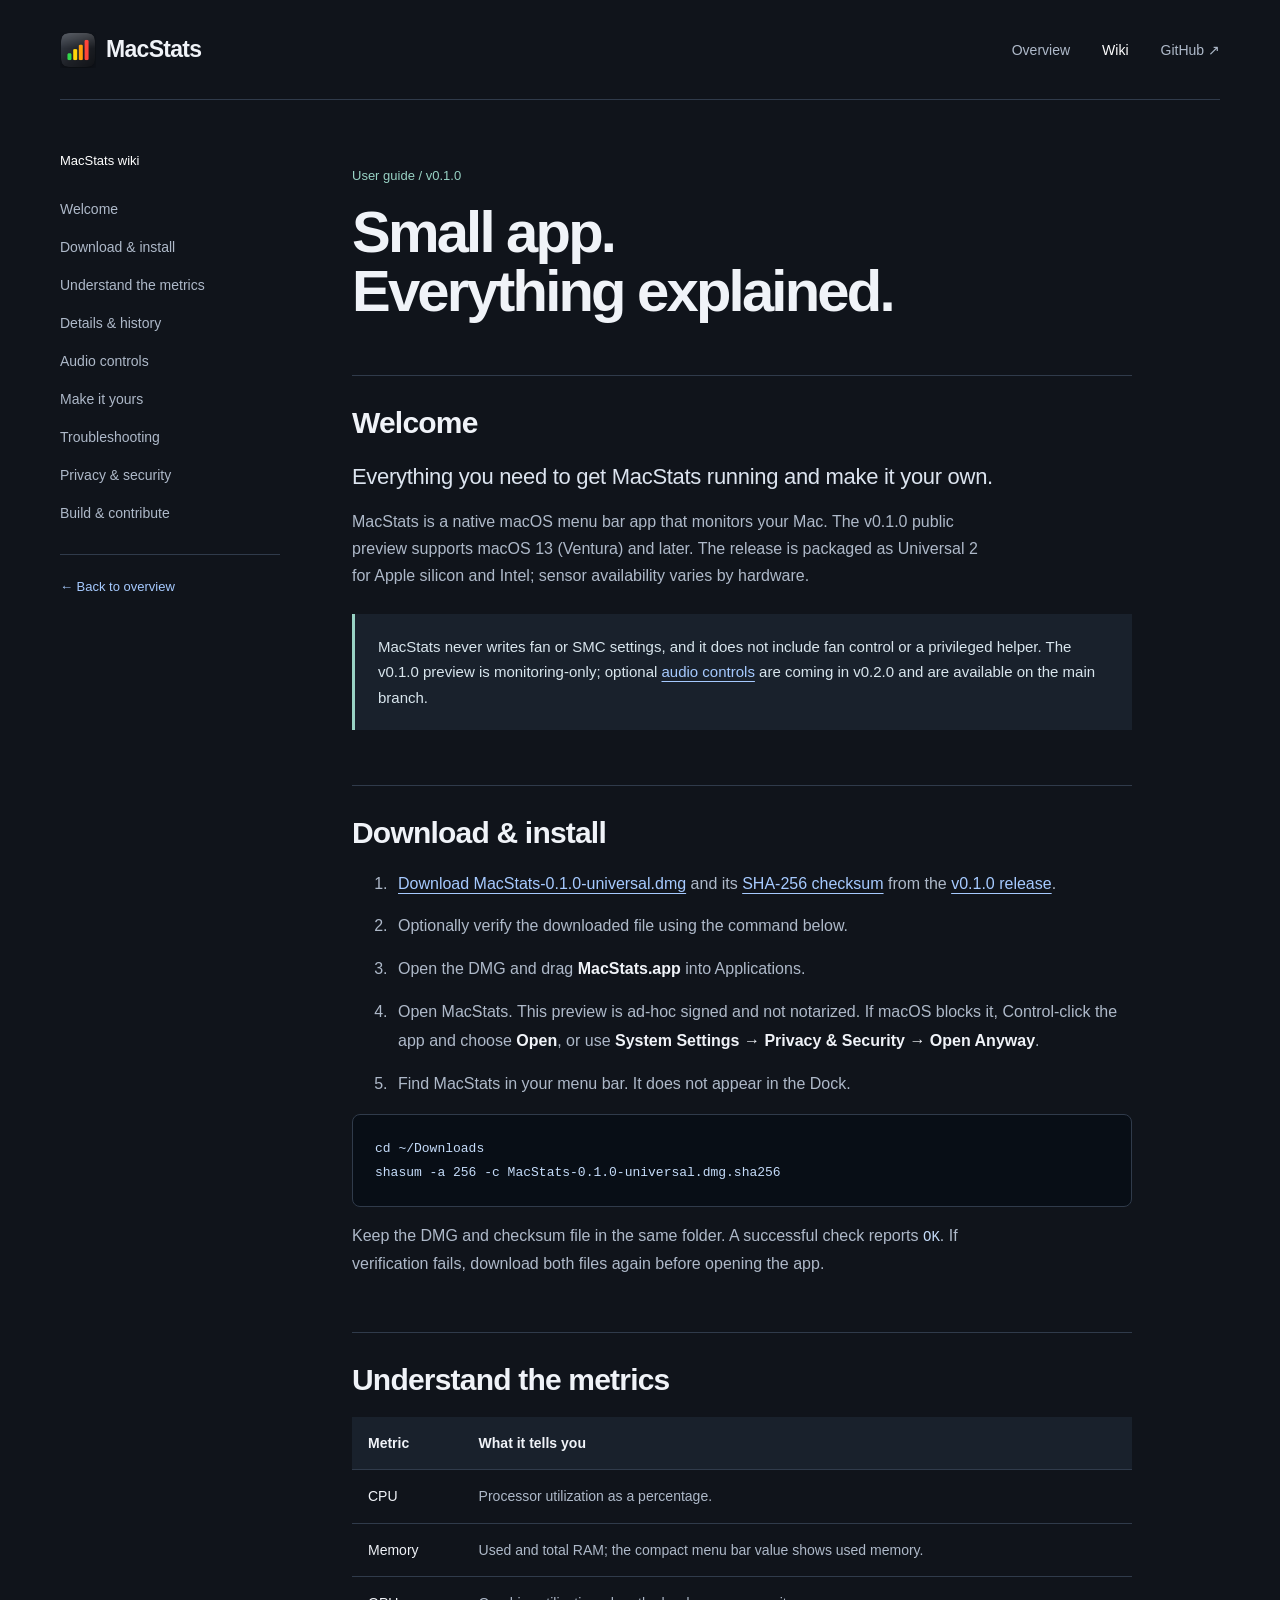
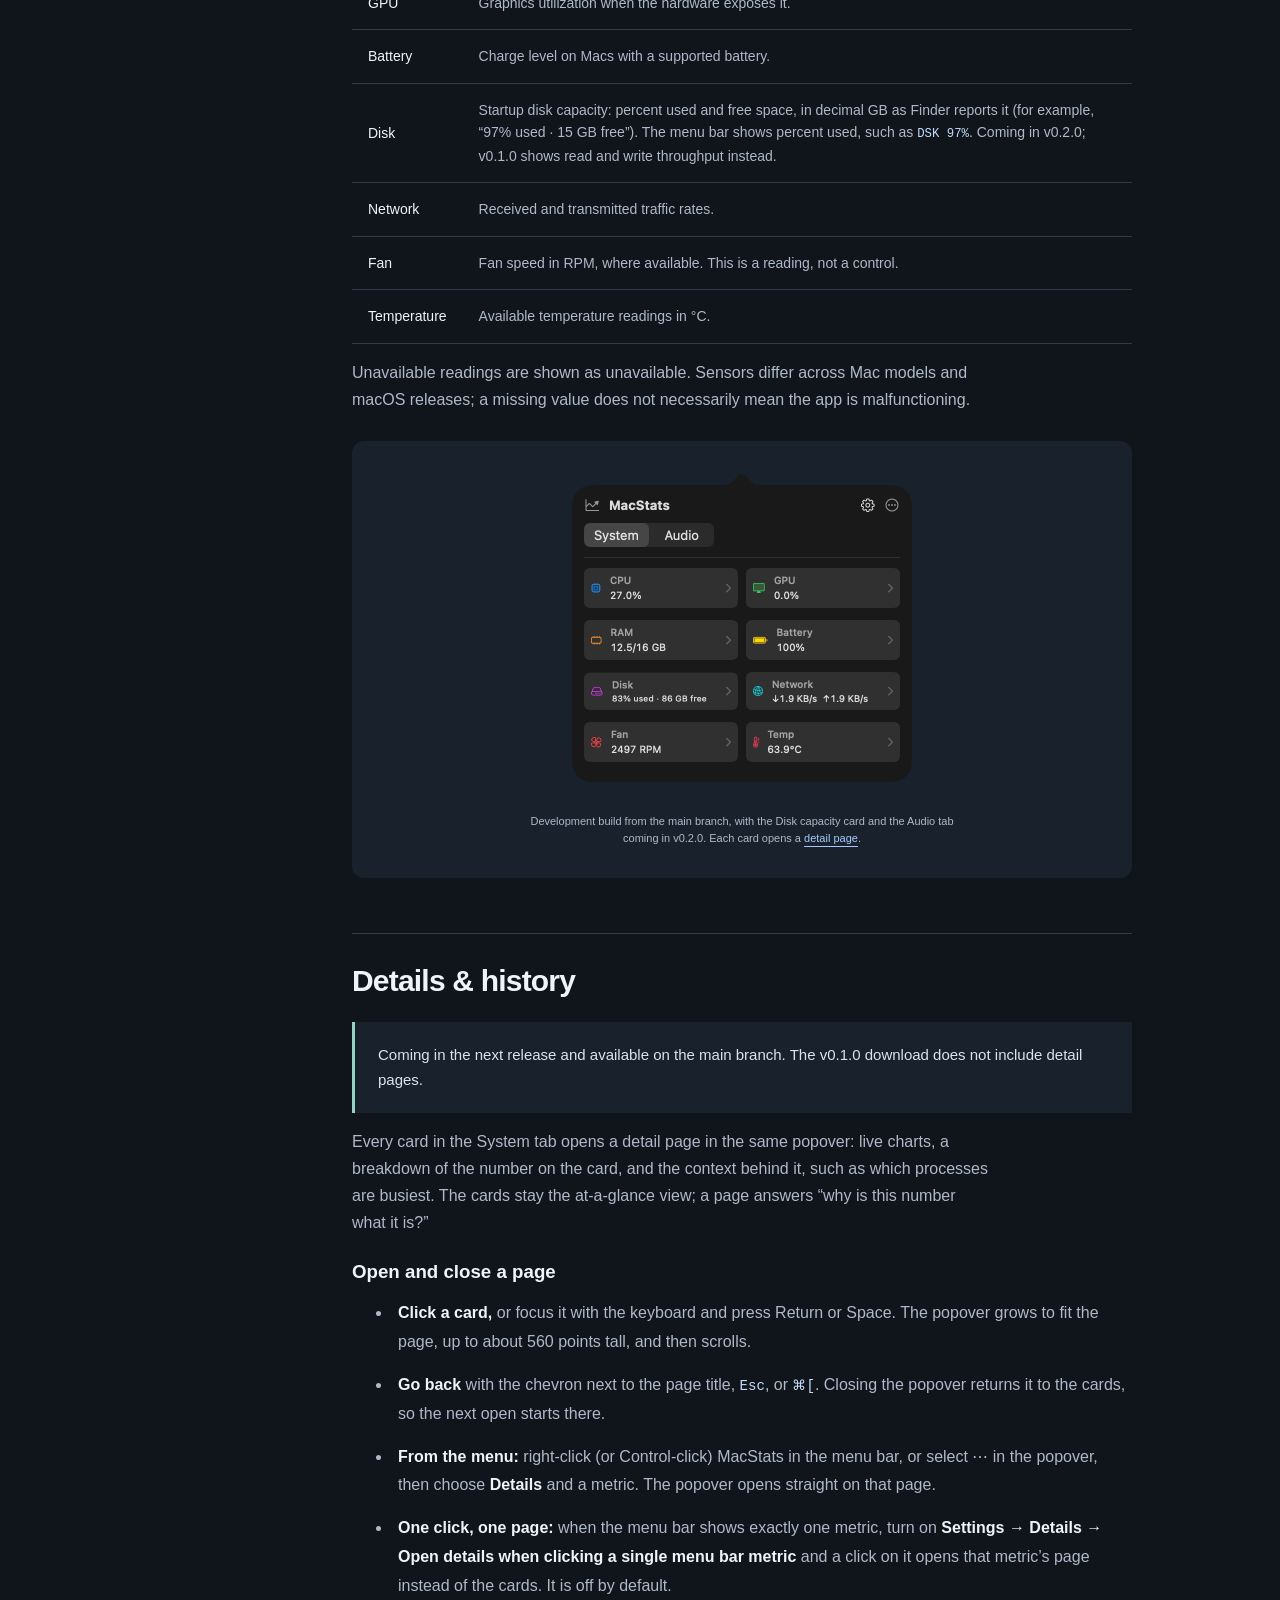
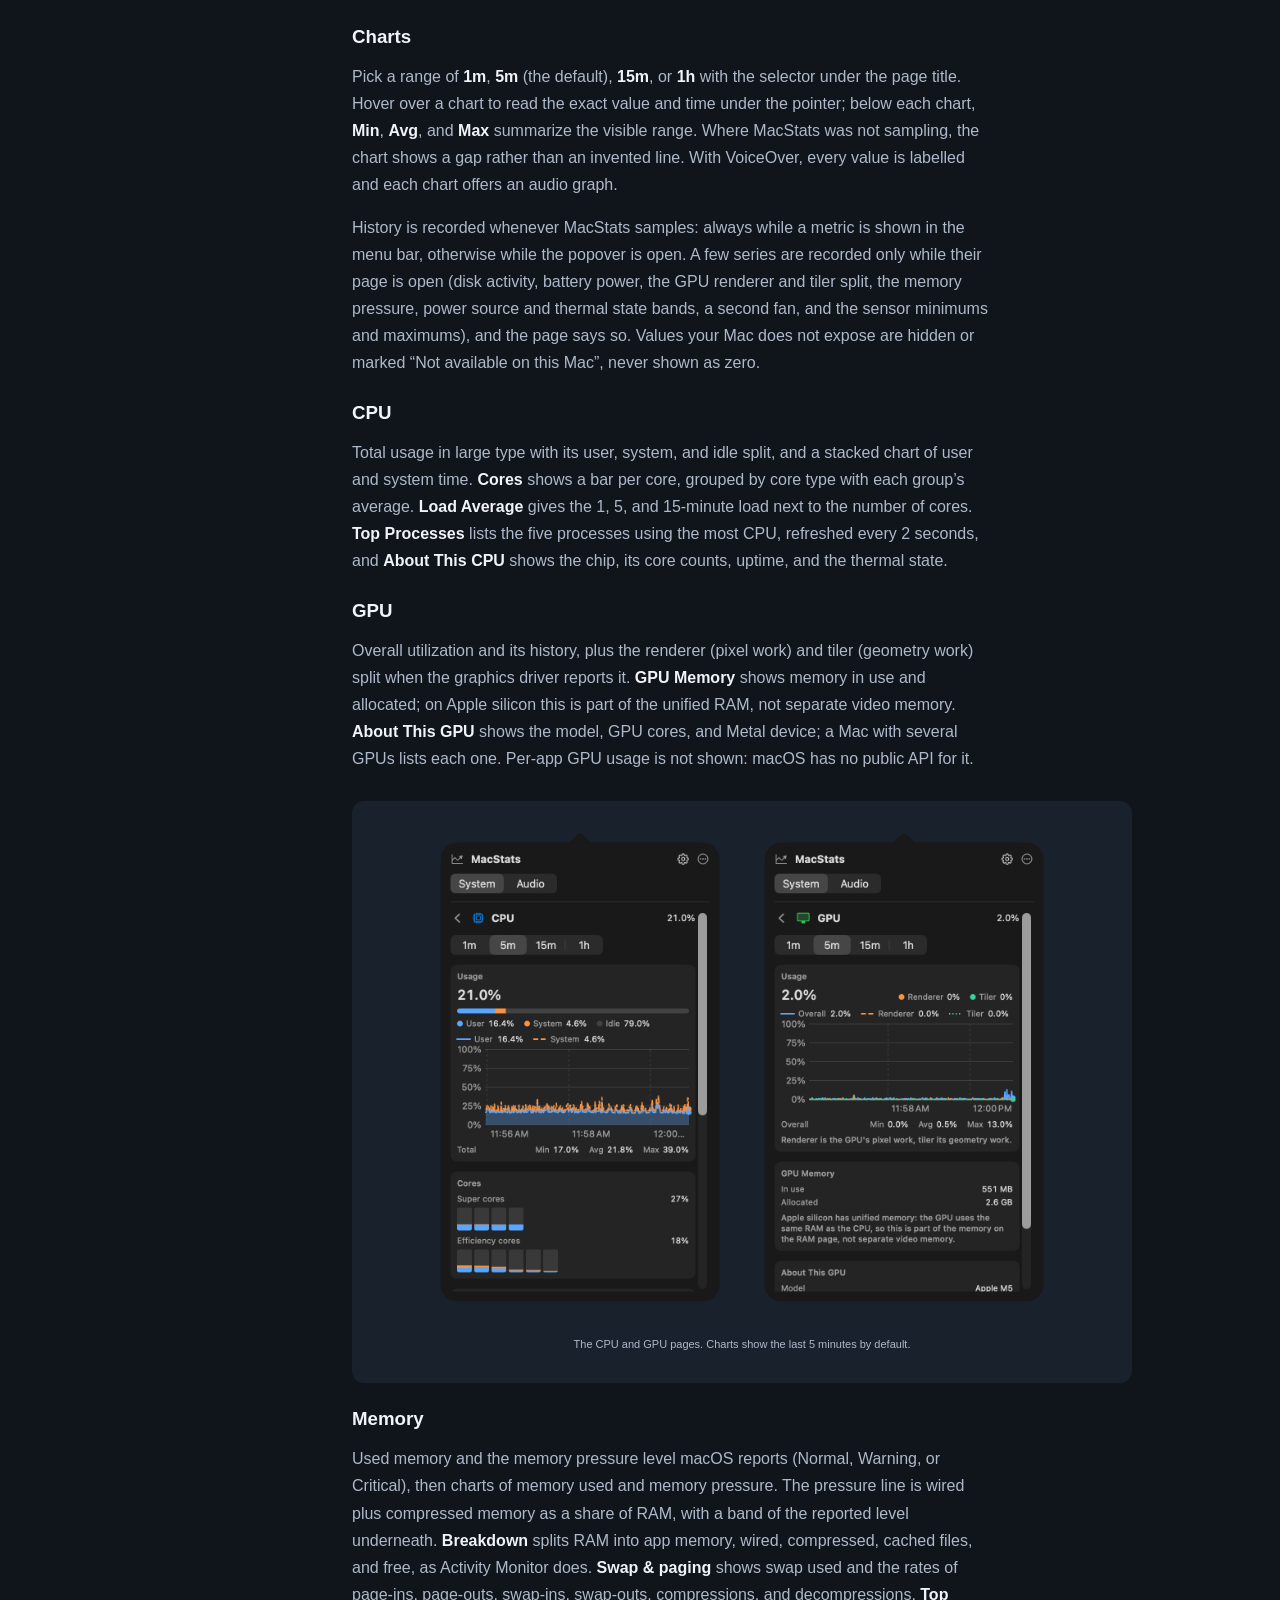
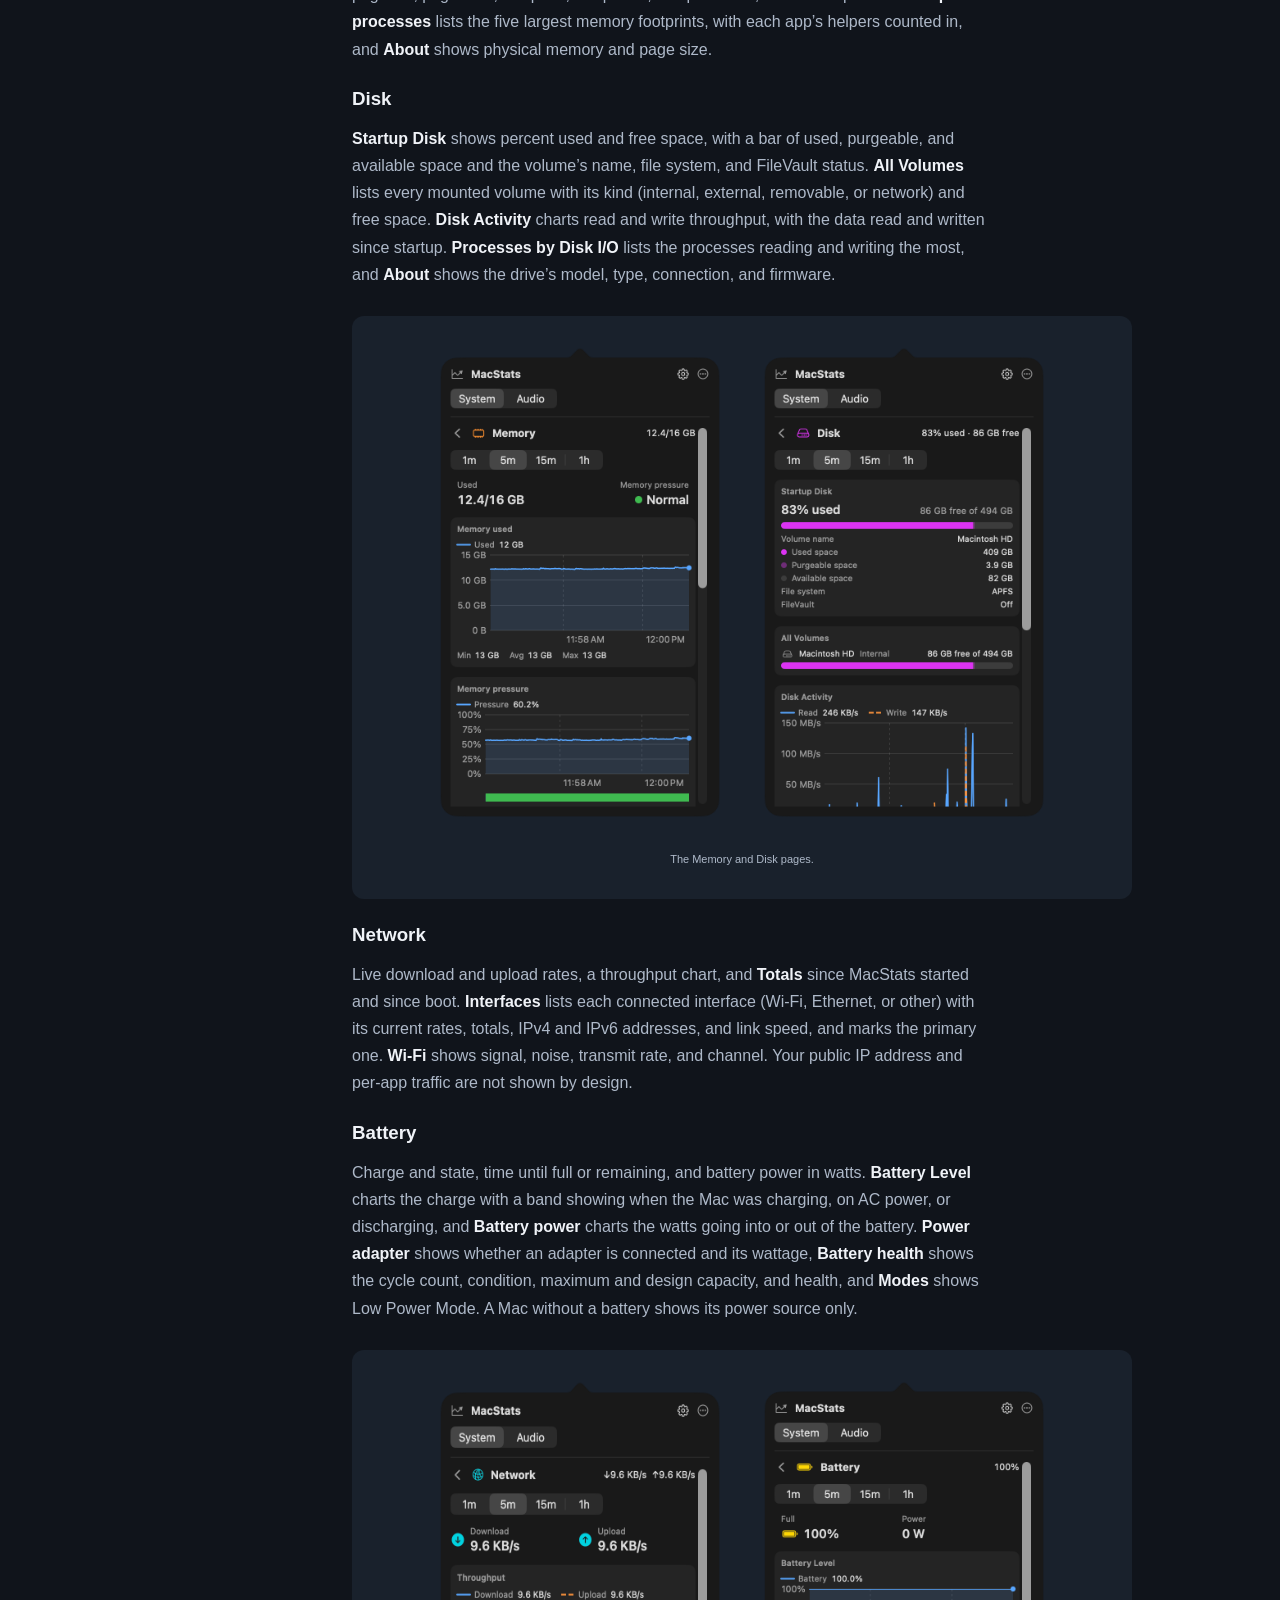
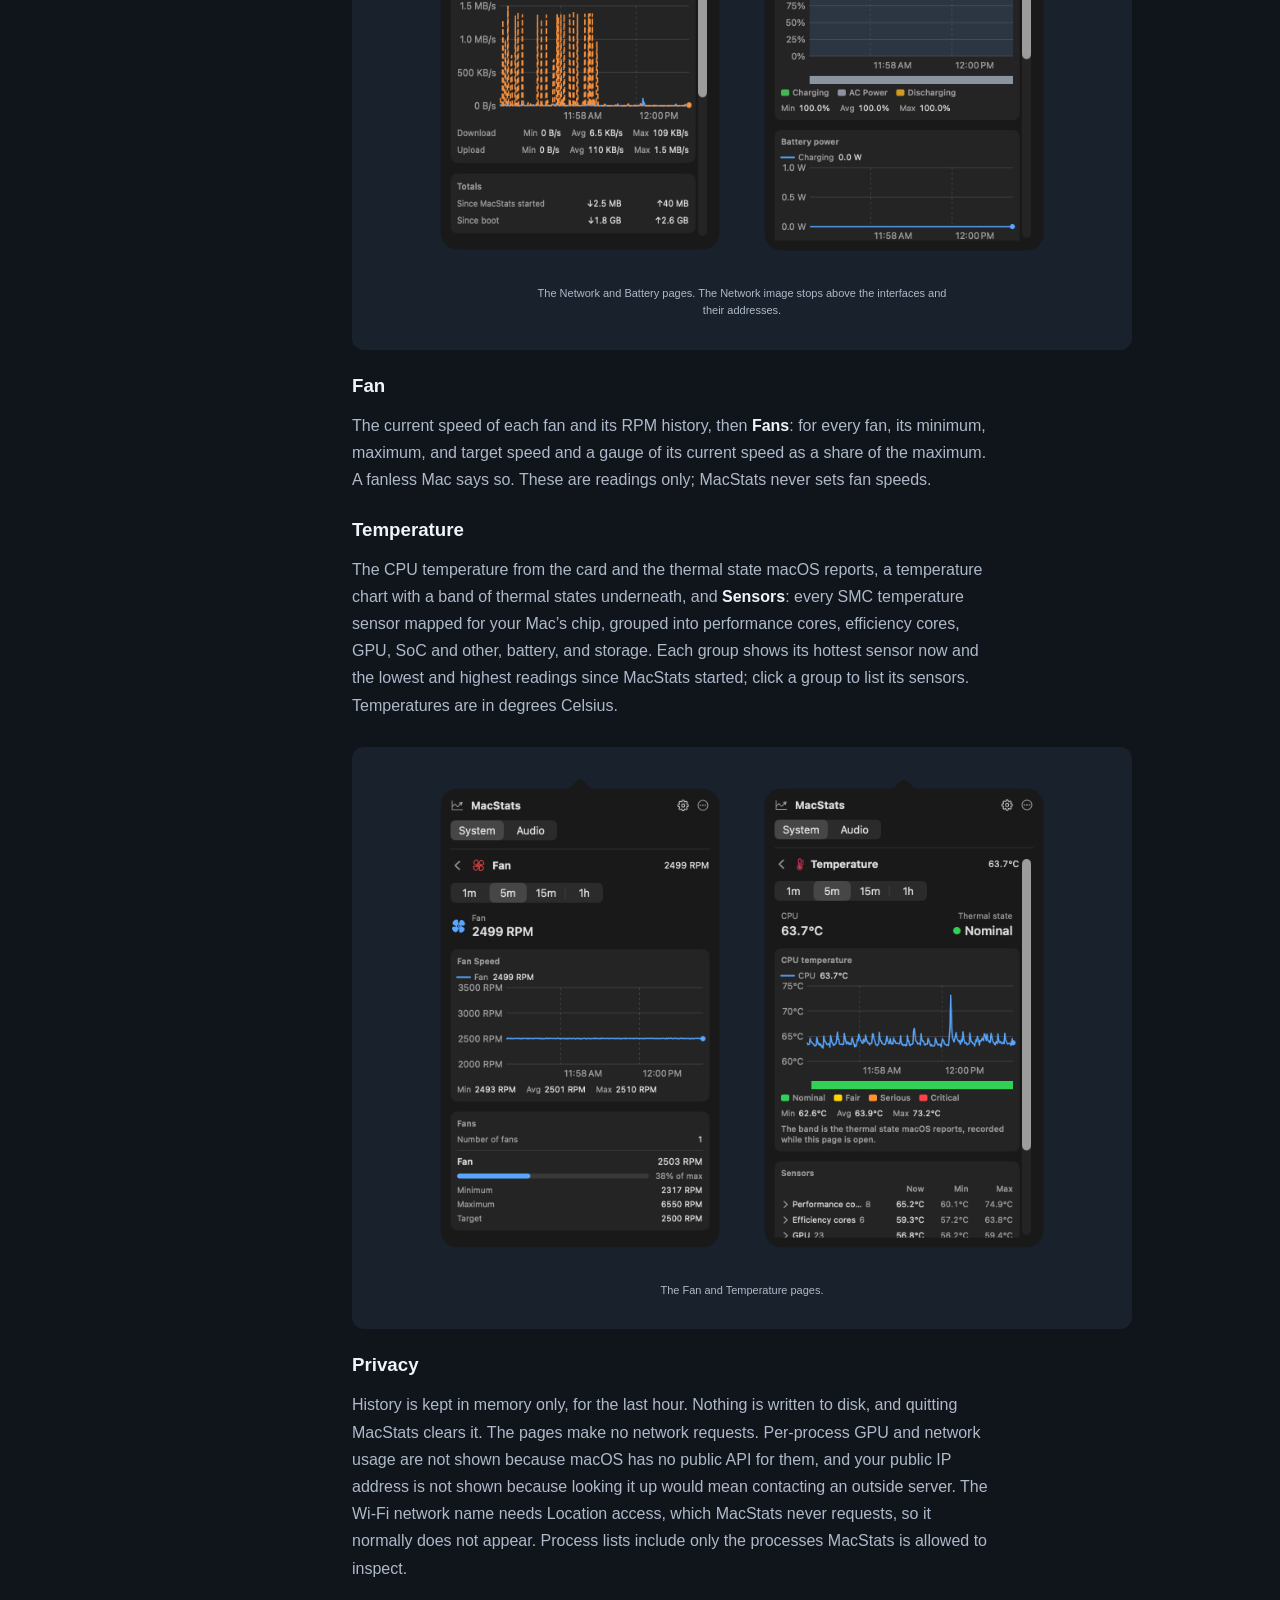
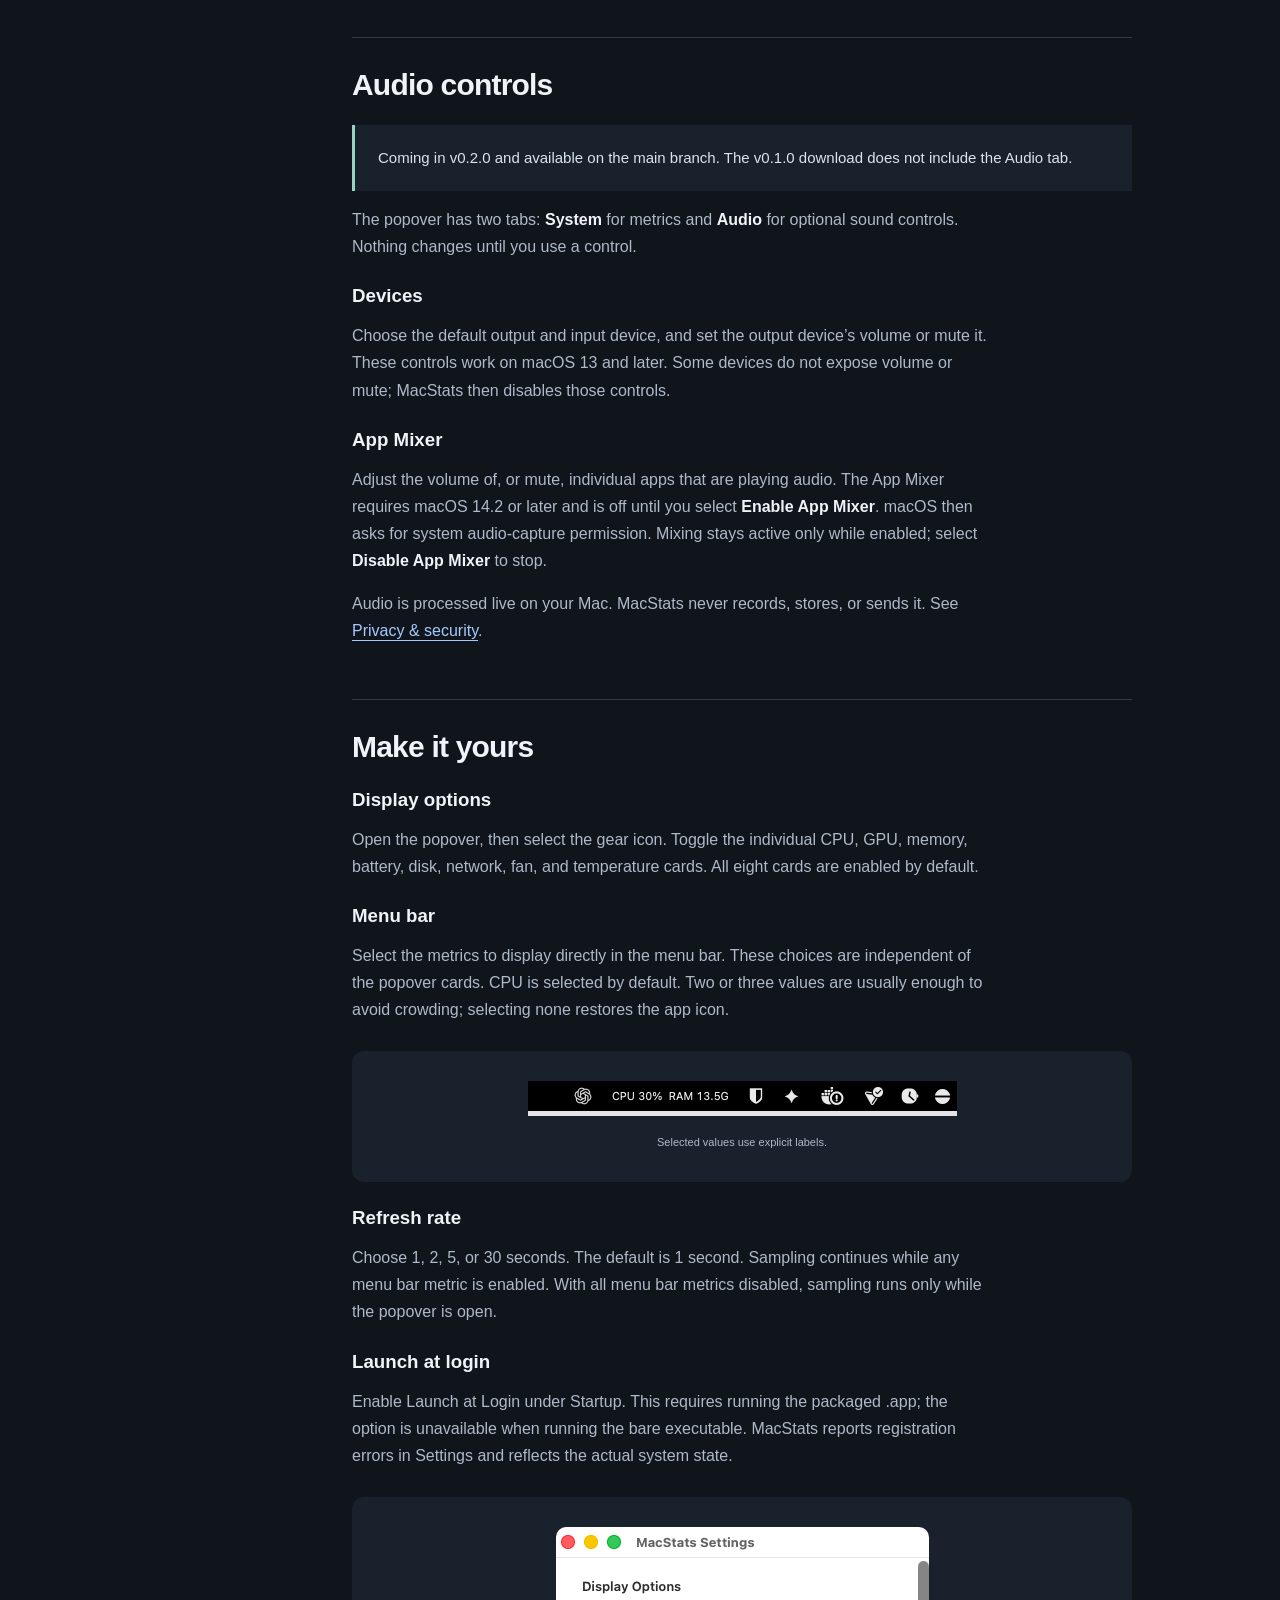
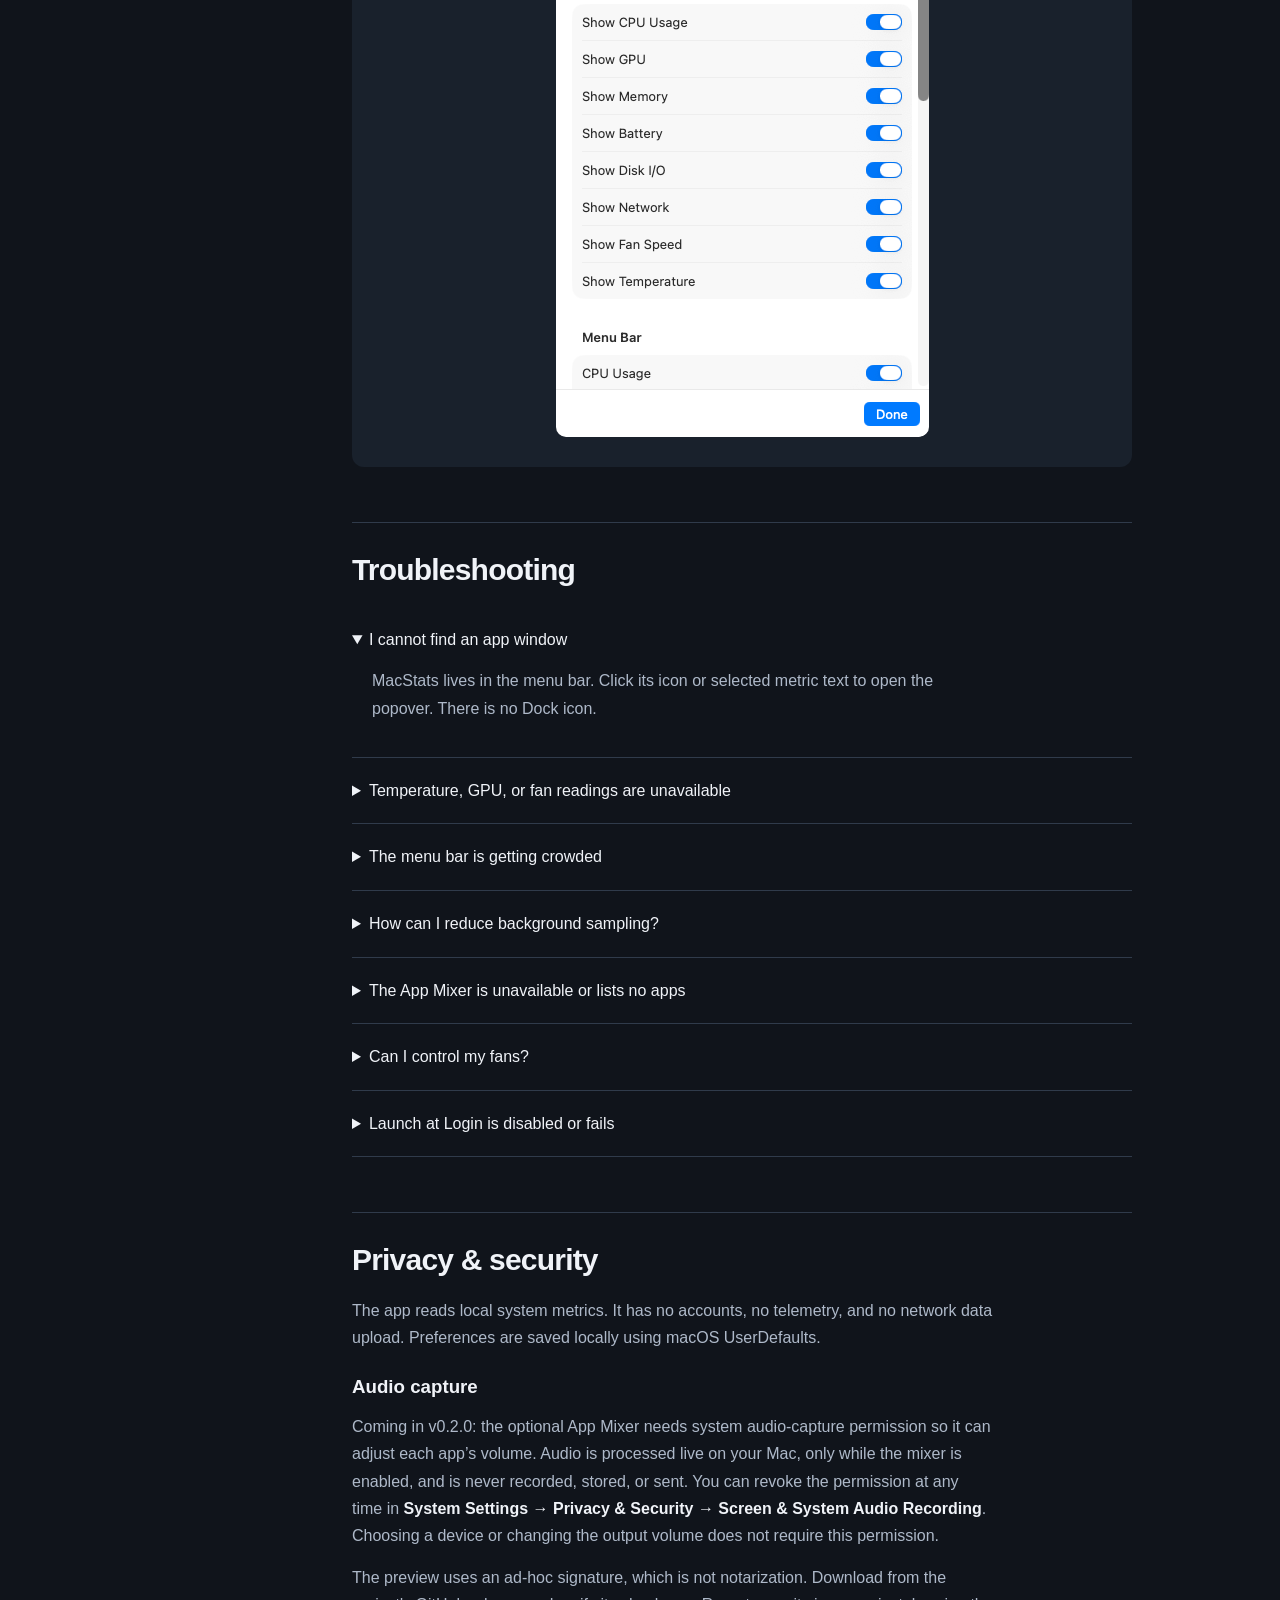
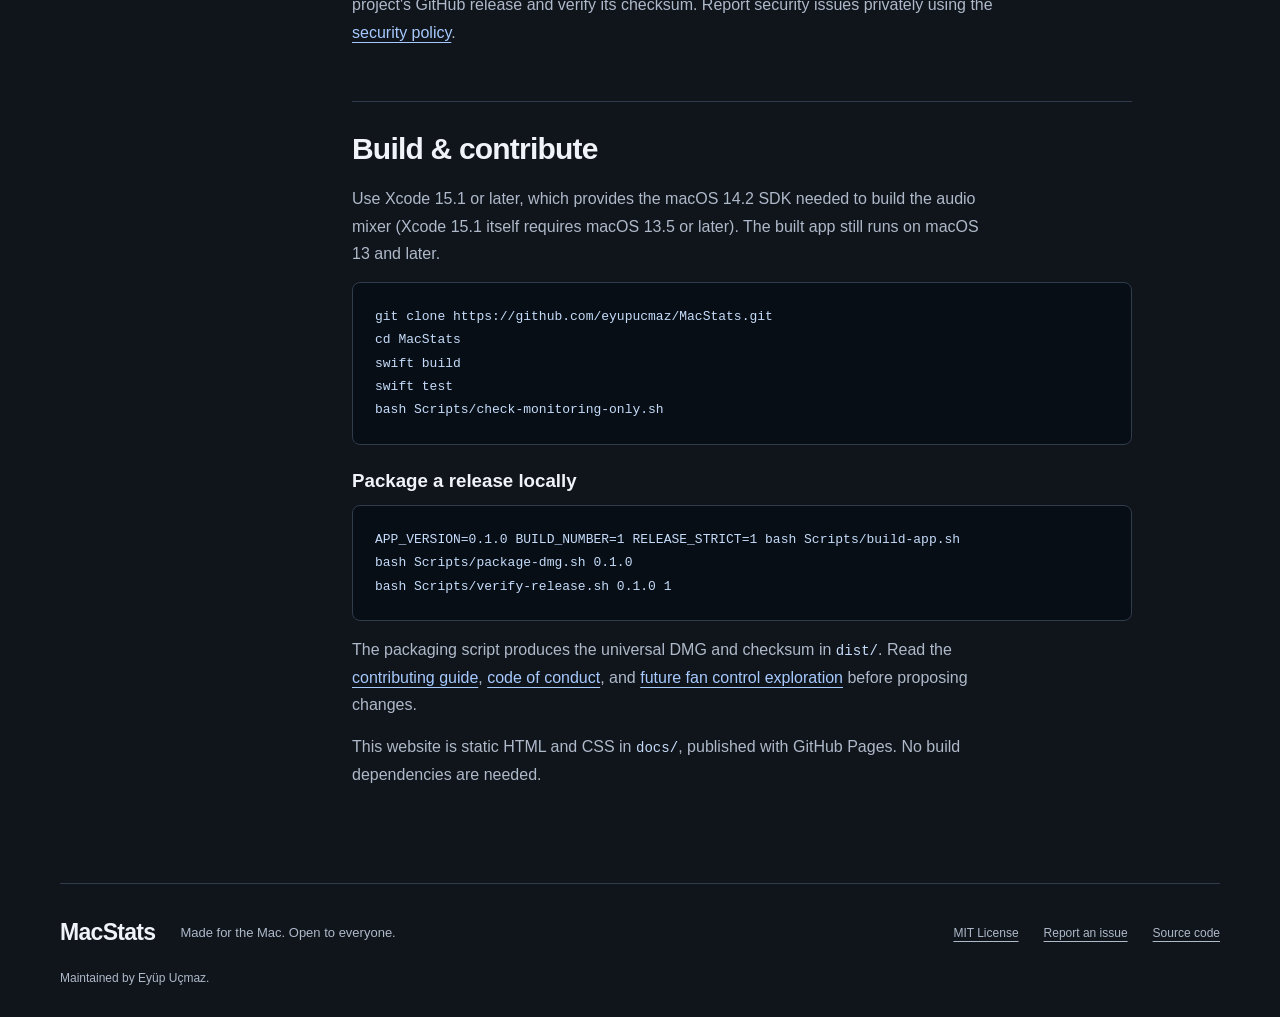
==== commit 45478074: "docs: document the metric detail pages with real screenshots - guide.html: new "Details & history" s" ====
--- a/docs/guide.html
+++ b/docs/guide.html
@@ -1,6 +1,6 @@
 <!doctype html>
-<html lang="en"><head><meta charset="utf-8"><meta name="viewport" content="width=device-width, initial-scale=1"><meta name="color-scheme" content="dark"><title>MacStats Wiki — Installation, settings & troubleshooting</title><meta name="description" content="The MacStats user guide: install the public preview, understand system metrics, customize your menu bar, and build from source."><meta property="og:title" content="MacStats Wiki — Installation, settings & troubleshooting"><meta property="og:description" content="The MacStats user guide: install the public preview, understand system metrics, customize your menu bar, and build from source."><meta property="og:type" content="website"><meta property="og:url" content="https://eyupucmaz.github.io/MacStats/guide.html"><link rel="canonical" href="https://eyupucmaz.github.io/MacStats/guide.html"><link rel="icon" href="assets/icon.png"><link rel="stylesheet" href="assets/style.css"></head><body><a class="skip" href="#main">Skip to content</a><header><a class="brand" href="index.html"><img src="assets/icon.png" width="36" height="36" alt="">MacStats</a><nav aria-label="Main navigation"><a href="index.html" >Overview</a><a href="guide.html" aria-current="page">Wiki</a><a href="https://github.com/eyupucmaz/MacStats">GitHub <span aria-hidden="true">↗</span></a></nav></header><div class="docs-layout"><aside><p>MacStats wiki</p><nav aria-label="Guide sections"><a href="#start">Welcome</a><a href="#install">Download & install</a><a href="#metrics">Understand the metrics</a><a href="#audio">Audio controls</a><a href="#settings">Make it yours</a><a href="#troubleshooting">Troubleshooting</a><a href="#privacy">Privacy & security</a><a href="#development">Build & contribute</a></nav><a class="back" href="index.html">← Back to overview</a></aside><main id="main" class="guide"><p class="kicker">User guide / v0.1.0</p><h1>Small app.<br>Everything explained.</h1><section id="start"><h2>Welcome</h2><p class="lead">Everything you need to get MacStats running and make it your own.</p><p>MacStats is a native macOS menu bar app that monitors your Mac. The v0.1.0 public preview supports macOS 13 (Ventura) and later. The release is packaged as Universal 2 for Apple silicon and Intel; sensor availability varies by hardware.</p><div class="callout">MacStats never writes fan or SMC settings, and it does not include fan control or a privileged helper. The v0.1.0 preview is monitoring-only; optional <a href="#audio">audio controls</a> are coming in v0.2.0 and are available on the main branch.</div></section><section id="install"><h2>Download & install</h2><ol><li><a href="https://github.com/eyupucmaz/MacStats/releases/download/v0.1.0/MacStats-0.1.0-universal.dmg">Download MacStats-0.1.0-universal.dmg</a> and its <a href="https://github.com/eyupucmaz/MacStats/releases/download/v0.1.0/MacStats-0.1.0-universal.dmg.sha256">SHA-256 checksum</a> from the <a href="https://github.com/eyupucmaz/MacStats/releases/tag/v0.1.0">v0.1.0 release</a>.</li><li>Optionally verify the downloaded file using the command below.</li><li>Open the DMG and drag <strong>MacStats.app</strong> into Applications.</li><li>Open MacStats. This preview is ad-hoc signed and not notarized. If macOS blocks it, Control-click the app and choose <strong>Open</strong>, or use <strong>System Settings → Privacy &amp; Security → Open Anyway</strong>.</li><li>Find MacStats in your menu bar. It does not appear in the Dock.</li></ol><pre><code>cd ~/Downloads
-shasum -a 256 -c MacStats-0.1.0-universal.dmg.sha256</code></pre><p>Keep the DMG and checksum file in the same folder. A successful check reports <code>OK</code>. If verification fails, download both files again before opening the app.</p></section><section id="metrics"><h2>Understand the metrics</h2><div class="table-wrap"><table><thead><tr><th>Metric</th><th>What it tells you</th></tr></thead><tbody><tr><td>CPU</td><td>Processor utilization as a percentage.</td></tr><tr><td>Memory</td><td>Used and total RAM; the compact menu bar value shows used memory.</td></tr><tr><td>GPU</td><td>Graphics utilization when the hardware exposes it.</td></tr><tr><td>Battery</td><td>Charge level on Macs with a supported battery.</td></tr><tr><td>Disk</td><td>Startup disk capacity: percent used and free space, in decimal GB as Finder reports it (for example, “97% used · 15 GB free”). The menu bar shows percent used, such as <code>DSK 97%</code>. Coming in v0.2.0; v0.1.0 shows read and write throughput instead.</td></tr><tr><td>Network</td><td>Received and transmitted traffic rates.</td></tr><tr><td>Fan</td><td>Fan speed in RPM, where available. This is a reading, not a control.</td></tr><tr><td>Temperature</td><td>Available temperature readings in °C.</td></tr></tbody></table></div><p>Unavailable readings are shown as unavailable. Sensors differ across Mac models and macOS releases; a missing value does not necessarily mean the app is malfunctioning.</p><figure class="guide-figure"><img src="assets/overview.png" width="323" height="389" loading="lazy" alt="MacStats development screenshot with eight metric cards"><figcaption>Historical development screenshot. The fan control area is absent from v0.1.0, and the screenshot predates the Disk capacity card and the Audio tab.</figcaption></figure></section><section id="audio"><h2>Audio controls</h2><div class="callout">Coming in v0.2.0 and available on the main branch. The v0.1.0 download does not include the Audio tab.</div><p>The popover has two tabs: <strong>System</strong> for metrics and <strong>Audio</strong> for optional sound controls. Nothing changes until you use a control.</p><h3>Devices</h3><p>Choose the default output and input device, and set the output device’s volume or mute it. These controls work on macOS 13 and later. Some devices do not expose volume or mute; MacStats then disables those controls.</p><h3>App Mixer</h3><p>Adjust the volume of, or mute, individual apps that are playing audio. The App Mixer requires macOS 14.2 or later and is off until you select <strong>Enable App Mixer</strong>. macOS then asks for system audio-capture permission. Mixing stays active only while enabled; select <strong>Disable App Mixer</strong> to stop.</p><p>Audio is processed live on your Mac. MacStats never records, stores, or sends it. See <a href="#privacy">Privacy &amp; security</a>.</p></section><section id="settings"><h2>Make it yours</h2><h3>Display options</h3><p>Open the popover, then select the gear icon. Toggle the individual CPU, GPU, memory, battery, disk, network, fan, and temperature cards. All eight cards are enabled by default.</p><h3>Menu bar</h3><p>Select the metrics to display directly in the menu bar. These choices are independent of the popover cards. CPU is selected by default. Two or three values are usually enough to avoid crowding; selecting none restores the app icon.</p><figure class="guide-figure wide"><img src="assets/menu-bar.png" width="429" height="31" loading="lazy" alt="MacStats CPU and RAM values in the menu bar"><figcaption>Selected values use explicit labels.</figcaption></figure><h3>Refresh rate</h3><p>Choose 1, 2, 5, or 30 seconds. The default is 1 second. Sampling continues while any menu bar metric is enabled. With all menu bar metrics disabled, sampling runs only while the popover is open.</p><h3>Launch at login</h3><p>Enable Launch at Login under Startup. This requires running the packaged .app; the option is unavailable when running the bare executable. MacStats reports registration errors in Settings and reflects the actual system state.</p><figure class="guide-figure"><img src="assets/settings.png" width="373" height="510" loading="lazy" alt="Settings window showing display options and the menu bar section"></figure></section><section id="troubleshooting"><h2>Troubleshooting</h2><details open><summary>I cannot find an app window</summary><p>MacStats lives in the menu bar. Click its icon or selected metric text to open the popover. There is no Dock icon.</p></details><details><summary>Temperature, GPU, or fan readings are unavailable</summary><p>These values depend on hardware and macOS exposing the relevant sensors. Some Macs have no fan. MacStats does not substitute invented readings for unsupported data.</p></details><details><summary>The menu bar is getting crowded</summary><p>Open Settings and deselect some Menu Bar metrics. You can still keep those cards visible inside the popover.</p></details><details><summary>How can I reduce background sampling?</summary><p>Choose a longer refresh interval. To pause sampling whenever the popover is closed, deselect every Menu Bar metric.</p></details><details><summary>The App Mixer is unavailable or lists no apps</summary><p>The App Mixer requires macOS 14.2 or later and is not part of v0.1.0. Make sure MacStats is allowed in <strong>System Settings → Privacy &amp; Security → Screen &amp; System Audio Recording</strong>. Only apps that are currently playing audio appear in the mixer.</p></details><details><summary>Can I control my fans?</summary><p>No. MacStats never writes fan or SMC settings; fan speed is a reading only. The supplied development screenshot includes an earlier fan control experiment, which is not part of the public preview.</p></details><details><summary>Launch at Login is disabled or fails</summary><p>Run MacStats from its .app bundle in Applications. Read the status and any error shown under Startup in Settings; registration must succeed before the setting takes effect.</p></details></section><section id="privacy"><h2>Privacy & security</h2><p>The app reads local system metrics. It has no accounts, no telemetry, and no network data upload. Preferences are saved locally using macOS UserDefaults.</p><h3>Audio capture</h3><p>Coming in v0.2.0: the optional App Mixer needs system audio-capture permission so it can adjust each app’s volume. Audio is processed live on your Mac, only while the mixer is enabled, and is never recorded, stored, or sent. You can revoke the permission at any time in <strong>System Settings → Privacy &amp; Security → Screen &amp; System Audio Recording</strong>. Choosing a device or changing the output volume does not require this permission.</p><p>The preview uses an ad-hoc signature, which is not notarization. Download from the project's GitHub release and verify its checksum. Report security issues privately using the <a href="https://github.com/eyupucmaz/MacStats/blob/main/SECURITY.md">security policy</a>.</p></section><section id="development"><h2>Build & contribute</h2><p>Use Xcode 15.1 or later, which provides the macOS 14.2 SDK needed to build the audio mixer (Xcode 15.1 itself requires macOS 13.5 or later). The built app still runs on macOS 13 and later.</p><pre><code>git clone https://github.com/eyupucmaz/MacStats.git
+<html lang="en"><head><meta charset="utf-8"><meta name="viewport" content="width=device-width, initial-scale=1"><meta name="color-scheme" content="dark"><title>MacStats Wiki — Installation, settings & troubleshooting</title><meta name="description" content="The MacStats user guide: install the public preview, understand system metrics, customize your menu bar, and build from source."><meta property="og:title" content="MacStats Wiki — Installation, settings & troubleshooting"><meta property="og:description" content="The MacStats user guide: install the public preview, understand system metrics, customize your menu bar, and build from source."><meta property="og:type" content="website"><meta property="og:url" content="https://eyupucmaz.github.io/MacStats/guide.html"><link rel="canonical" href="https://eyupucmaz.github.io/MacStats/guide.html"><link rel="icon" href="assets/icon.png"><link rel="stylesheet" href="assets/style.css"></head><body><a class="skip" href="#main">Skip to content</a><header><a class="brand" href="index.html"><img src="assets/icon.png" width="36" height="36" alt="">MacStats</a><nav aria-label="Main navigation"><a href="index.html" >Overview</a><a href="guide.html" aria-current="page">Wiki</a><a href="https://github.com/eyupucmaz/MacStats">GitHub <span aria-hidden="true">↗</span></a></nav></header><div class="docs-layout"><aside><p>MacStats wiki</p><nav aria-label="Guide sections"><a href="#start">Welcome</a><a href="#install">Download & install</a><a href="#metrics">Understand the metrics</a><a href="#details">Details & history</a><a href="#audio">Audio controls</a><a href="#settings">Make it yours</a><a href="#troubleshooting">Troubleshooting</a><a href="#privacy">Privacy & security</a><a href="#development">Build & contribute</a></nav><a class="back" href="index.html">← Back to overview</a></aside><main id="main" class="guide"><p class="kicker">User guide / v0.1.0</p><h1>Small app.<br>Everything explained.</h1><section id="start"><h2>Welcome</h2><p class="lead">Everything you need to get MacStats running and make it your own.</p><p>MacStats is a native macOS menu bar app that monitors your Mac. The v0.1.0 public preview supports macOS 13 (Ventura) and later. The release is packaged as Universal 2 for Apple silicon and Intel; sensor availability varies by hardware.</p><div class="callout">MacStats never writes fan or SMC settings, and it does not include fan control or a privileged helper. The v0.1.0 preview is monitoring-only; optional <a href="#audio">audio controls</a> are coming in v0.2.0 and are available on the main branch.</div></section><section id="install"><h2>Download & install</h2><ol><li><a href="https://github.com/eyupucmaz/MacStats/releases/download/v0.1.0/MacStats-0.1.0-universal.dmg">Download MacStats-0.1.0-universal.dmg</a> and its <a href="https://github.com/eyupucmaz/MacStats/releases/download/v0.1.0/MacStats-0.1.0-universal.dmg.sha256">SHA-256 checksum</a> from the <a href="https://github.com/eyupucmaz/MacStats/releases/tag/v0.1.0">v0.1.0 release</a>.</li><li>Optionally verify the downloaded file using the command below.</li><li>Open the DMG and drag <strong>MacStats.app</strong> into Applications.</li><li>Open MacStats. This preview is ad-hoc signed and not notarized. If macOS blocks it, Control-click the app and choose <strong>Open</strong>, or use <strong>System Settings → Privacy &amp; Security → Open Anyway</strong>.</li><li>Find MacStats in your menu bar. It does not appear in the Dock.</li></ol><pre><code>cd ~/Downloads
+shasum -a 256 -c MacStats-0.1.0-universal.dmg.sha256</code></pre><p>Keep the DMG and checksum file in the same folder. A successful check reports <code>OK</code>. If verification fails, download both files again before opening the app.</p></section><section id="metrics"><h2>Understand the metrics</h2><div class="table-wrap"><table><thead><tr><th>Metric</th><th>What it tells you</th></tr></thead><tbody><tr><td>CPU</td><td>Processor utilization as a percentage.</td></tr><tr><td>Memory</td><td>Used and total RAM; the compact menu bar value shows used memory.</td></tr><tr><td>GPU</td><td>Graphics utilization when the hardware exposes it.</td></tr><tr><td>Battery</td><td>Charge level on Macs with a supported battery.</td></tr><tr><td>Disk</td><td>Startup disk capacity: percent used and free space, in decimal GB as Finder reports it (for example, “97% used · 15 GB free”). The menu bar shows percent used, such as <code>DSK 97%</code>. Coming in v0.2.0; v0.1.0 shows read and write throughput instead.</td></tr><tr><td>Network</td><td>Received and transmitted traffic rates.</td></tr><tr><td>Fan</td><td>Fan speed in RPM, where available. This is a reading, not a control.</td></tr><tr><td>Temperature</td><td>Available temperature readings in °C.</td></tr></tbody></table></div><p>Unavailable readings are shown as unavailable. Sensors differ across Mac models and macOS releases; a missing value does not necessarily mean the app is malfunctioning.</p><figure class="guide-figure"><img src="assets/overview.png" width="366" height="324" loading="lazy" alt="MacStats popover with eight metric cards: CPU, GPU, RAM, battery, disk, network, fan and temperature"><figcaption>Development build from the main branch, with the Disk capacity card and the Audio tab coming in v0.2.0. Each card opens a <a href="#details">detail page</a>.</figcaption></figure></section><section id="details"><h2>Details & history</h2><div class="callout">Coming in the next release and available on the main branch. The v0.1.0 download does not include detail pages.</div><p>Every card in the System tab opens a detail page in the same popover: live charts, a breakdown of the number on the card, and the context behind it, such as which processes are busiest. The cards stay the at-a-glance view; a page answers “why is this number what it is?”</p><h3>Open and close a page</h3><ul><li><strong>Click a card,</strong> or focus it with the keyboard and press Return or Space. The popover grows to fit the page, up to about 560 points tall, and then scrolls.</li><li><strong>Go back</strong> with the chevron next to the page title, <code>Esc</code>, or <code>⌘[</code>. Closing the popover returns it to the cards, so the next open starts there.</li><li><strong>From the menu:</strong> right-click (or Control-click) MacStats in the menu bar, or select ⋯ in the popover, then choose <strong>Details</strong> and a metric. The popover opens straight on that page.</li><li><strong>One click, one page:</strong> when the menu bar shows exactly one metric, turn on <strong>Settings → Details → Open details when clicking a single menu bar metric</strong> and a click on it opens that metric’s page instead of the cards. It is off by default.</li></ul><h3>Charts</h3><p>Pick a range of <strong>1m</strong>, <strong>5m</strong> (the default), <strong>15m</strong>, or <strong>1h</strong> with the selector under the page title. Hover over a chart to read the exact value and time under the pointer; below each chart, <strong>Min</strong>, <strong>Avg</strong>, and <strong>Max</strong> summarize the visible range. Where MacStats was not sampling, the chart shows a gap rather than an invented line. With VoiceOver, every value is labelled and each chart offers an audio graph.</p><p>History is recorded whenever MacStats samples: always while a metric is shown in the menu bar, otherwise while the popover is open. A few series are recorded only while their page is open (disk activity, battery power, the GPU renderer and tiler split, the memory pressure, power source and thermal state bands, a second fan, and the sensor minimums and maximums), and the page says so. Values your Mac does not expose are hidden or marked “Not available on this Mac”, never shown as zero.</p><h3>CPU</h3><p>Total usage in large type with its user, system, and idle split, and a stacked chart of user and system time. <strong>Cores</strong> shows a bar per core, grouped by core type with each group’s average. <strong>Load Average</strong> gives the 1, 5, and 15-minute load next to the number of cores. <strong>Top Processes</strong> lists the five processes using the most CPU, refreshed every 2 seconds, and <strong>About This CPU</strong> shows the chip, its core counts, uptime, and the thermal state.</p><h3>GPU</h3><p>Overall utilization and its history, plus the renderer (pixel work) and tiler (geometry work) split when the graphics driver reports it. <strong>GPU Memory</strong> shows memory in use and allocated; on Apple silicon this is part of the unified RAM, not separate video memory. <strong>About This GPU</strong> shows the model, GPU cores, and Metal device; a Mac with several GPUs lists each one. Per-app GPU usage is not shown: macOS has no public API for it.</p><figure class="guide-figure pair"><img src="assets/details/detail-cpu.png" width="300" height="481" loading="lazy" alt="MacStats CPU page: usage of about one quarter split into user and system, a five-minute stacked usage chart with minimum, average and maximum, and per-core bars for super and efficiency cores"><img src="assets/details/detail-gpu.png" width="300" height="481" loading="lazy" alt="MacStats GPU page: overall utilization with renderer and tiler values, a five-minute usage chart, and GPU memory in use and allocated"><figcaption>The CPU and GPU pages. Charts show the last 5 minutes by default.</figcaption></figure><h3>Memory</h3><p>Used memory and the memory pressure level macOS reports (Normal, Warning, or Critical), then charts of memory used and memory pressure. The pressure line is wired plus compressed memory as a share of RAM, with a band of the reported level underneath. <strong>Breakdown</strong> splits RAM into app memory, wired, compressed, cached files, and free, as Activity Monitor does. <strong>Swap &amp; paging</strong> shows swap used and the rates of page-ins, page-outs, swap-ins, swap-outs, compressions, and decompressions. <strong>Top processes</strong> lists the five largest memory footprints, with each app’s helpers counted in, and <strong>About</strong> shows physical memory and page size.</p><h3>Disk</h3><p><strong>Startup Disk</strong> shows percent used and free space, with a bar of used, purgeable, and available space and the volume’s name, file system, and FileVault status. <strong>All Volumes</strong> lists every mounted volume with its kind (internal, external, removable, or network) and free space. <strong>Disk Activity</strong> charts read and write throughput, with the data read and written since startup. <strong>Processes by Disk I/O</strong> lists the processes reading and writing the most, and <strong>About</strong> shows the drive’s model, type, connection, and firmware.</p><figure class="guide-figure pair"><img src="assets/details/detail-ram.png" width="300" height="481" loading="lazy" alt="MacStats Memory page: used memory with the Normal pressure level, a five-minute memory used chart, and a memory pressure chart with its level band"><img src="assets/details/detail-disk.png" width="300" height="481" loading="lazy" alt="MacStats Disk page: startup disk percent used with used, purgeable and available space, the Macintosh HD volume, and a disk activity chart"><figcaption>The Memory and Disk pages.</figcaption></figure><h3>Network</h3><p>Live download and upload rates, a throughput chart, and <strong>Totals</strong> since MacStats started and since boot. <strong>Interfaces</strong> lists each connected interface (Wi-Fi, Ethernet, or other) with its current rates, totals, IPv4 and IPv6 addresses, and link speed, and marks the primary one. <strong>Wi-Fi</strong> shows signal, noise, transmit rate, and channel. Your public IP address and per-app traffic are not shown by design.</p><h3>Battery</h3><p>Charge and state, time until full or remaining, and battery power in watts. <strong>Battery Level</strong> charts the charge with a band showing when the Mac was charging, on AC power, or discharging, and <strong>Battery power</strong> charts the watts going into or out of the battery. <strong>Power adapter</strong> shows whether an adapter is connected and its wattage, <strong>Battery health</strong> shows the cycle count, condition, maximum and design capacity, and health, and <strong>Modes</strong> shows Low Power Mode. A Mac without a battery shows its power source only.</p><figure class="guide-figure pair"><img src="assets/details/detail-network.png" width="300" height="442" loading="lazy" alt="MacStats Network page: download and upload rates, a five-minute throughput chart with minimum, average and maximum, and totals since MacStats started and since boot"><img src="assets/details/detail-battery.png" width="300" height="481" loading="lazy" alt="MacStats Battery page: a full battery on AC power, a five-minute battery level chart with its power source band, and a battery power chart"><figcaption>The Network and Battery pages. The Network image stops above the interfaces and their addresses.</figcaption></figure><h3>Fan</h3><p>The current speed of each fan and its RPM history, then <strong>Fans</strong>: for every fan, its minimum, maximum, and target speed and a gauge of its current speed as a share of the maximum. A fanless Mac says so. These are readings only; MacStats never sets fan speeds.</p><h3>Temperature</h3><p>The CPU temperature from the card and the thermal state macOS reports, a temperature chart with a band of thermal states underneath, and <strong>Sensors</strong>: every SMC temperature sensor mapped for your Mac’s chip, grouped into performance cores, efficiency cores, GPU, SoC and other, battery, and storage. Each group shows its hottest sensor now and the lowest and highest readings since MacStats started; click a group to list its sensors. Temperatures are in degrees Celsius.</p><figure class="guide-figure pair"><img src="assets/details/detail-fan.png" width="300" height="474" loading="lazy" alt="MacStats Fan page: one fan at about 2,500 RPM, a five-minute fan speed chart, and the fan's minimum, maximum and target speeds with a gauge"><img src="assets/details/detail-temp.png" width="300" height="481" loading="lazy" alt="MacStats Temperature page: CPU temperature with a Nominal thermal state, a five-minute temperature chart with its thermal state band, and grouped sensors with now, minimum and maximum"><figcaption>The Fan and Temperature pages.</figcaption></figure><h3>Privacy</h3><p>History is kept in memory only, for the last hour. Nothing is written to disk, and quitting MacStats clears it. The pages make no network requests. Per-process GPU and network usage are not shown because macOS has no public API for them, and your public IP address is not shown because looking it up would mean contacting an outside server. The Wi-Fi network name needs Location access, which MacStats never requests, so it normally does not appear. Process lists include only the processes MacStats is allowed to inspect.</p></section><section id="audio"><h2>Audio controls</h2><div class="callout">Coming in v0.2.0 and available on the main branch. The v0.1.0 download does not include the Audio tab.</div><p>The popover has two tabs: <strong>System</strong> for metrics and <strong>Audio</strong> for optional sound controls. Nothing changes until you use a control.</p><h3>Devices</h3><p>Choose the default output and input device, and set the output device’s volume or mute it. These controls work on macOS 13 and later. Some devices do not expose volume or mute; MacStats then disables those controls.</p><h3>App Mixer</h3><p>Adjust the volume of, or mute, individual apps that are playing audio. The App Mixer requires macOS 14.2 or later and is off until you select <strong>Enable App Mixer</strong>. macOS then asks for system audio-capture permission. Mixing stays active only while enabled; select <strong>Disable App Mixer</strong> to stop.</p><p>Audio is processed live on your Mac. MacStats never records, stores, or sends it. See <a href="#privacy">Privacy &amp; security</a>.</p></section><section id="settings"><h2>Make it yours</h2><h3>Display options</h3><p>Open the popover, then select the gear icon. Toggle the individual CPU, GPU, memory, battery, disk, network, fan, and temperature cards. All eight cards are enabled by default.</p><h3>Menu bar</h3><p>Select the metrics to display directly in the menu bar. These choices are independent of the popover cards. CPU is selected by default. Two or three values are usually enough to avoid crowding; selecting none restores the app icon.</p><figure class="guide-figure wide"><img src="assets/menu-bar.png" width="429" height="31" loading="lazy" alt="MacStats CPU and RAM values in the menu bar"><figcaption>Selected values use explicit labels.</figcaption></figure><h3>Refresh rate</h3><p>Choose 1, 2, 5, or 30 seconds. The default is 1 second. Sampling continues while any menu bar metric is enabled. With all menu bar metrics disabled, sampling runs only while the popover is open.</p><h3>Launch at login</h3><p>Enable Launch at Login under Startup. This requires running the packaged .app; the option is unavailable when running the bare executable. MacStats reports registration errors in Settings and reflects the actual system state.</p><figure class="guide-figure"><img src="assets/settings.png" width="373" height="510" loading="lazy" alt="Settings window showing display options and the menu bar section"></figure></section><section id="troubleshooting"><h2>Troubleshooting</h2><details open><summary>I cannot find an app window</summary><p>MacStats lives in the menu bar. Click its icon or selected metric text to open the popover. There is no Dock icon.</p></details><details><summary>Temperature, GPU, or fan readings are unavailable</summary><p>These values depend on hardware and macOS exposing the relevant sensors. Some Macs have no fan. MacStats does not substitute invented readings for unsupported data.</p></details><details><summary>The menu bar is getting crowded</summary><p>Open Settings and deselect some Menu Bar metrics. You can still keep those cards visible inside the popover.</p></details><details><summary>How can I reduce background sampling?</summary><p>Choose a longer refresh interval. To pause sampling whenever the popover is closed, deselect every Menu Bar metric.</p></details><details><summary>The App Mixer is unavailable or lists no apps</summary><p>The App Mixer requires macOS 14.2 or later and is not part of v0.1.0. Make sure MacStats is allowed in <strong>System Settings → Privacy &amp; Security → Screen &amp; System Audio Recording</strong>. Only apps that are currently playing audio appear in the mixer.</p></details><details><summary>Can I control my fans?</summary><p>No. MacStats never writes fan or SMC settings; fan speed is a reading only.</p></details><details><summary>Launch at Login is disabled or fails</summary><p>Run MacStats from its .app bundle in Applications. Read the status and any error shown under Startup in Settings; registration must succeed before the setting takes effect.</p></details></section><section id="privacy"><h2>Privacy & security</h2><p>The app reads local system metrics. It has no accounts, no telemetry, and no network data upload. Preferences are saved locally using macOS UserDefaults.</p><h3>Audio capture</h3><p>Coming in v0.2.0: the optional App Mixer needs system audio-capture permission so it can adjust each app’s volume. Audio is processed live on your Mac, only while the mixer is enabled, and is never recorded, stored, or sent. You can revoke the permission at any time in <strong>System Settings → Privacy &amp; Security → Screen &amp; System Audio Recording</strong>. Choosing a device or changing the output volume does not require this permission.</p><p>The preview uses an ad-hoc signature, which is not notarization. Download from the project's GitHub release and verify its checksum. Report security issues privately using the <a href="https://github.com/eyupucmaz/MacStats/blob/main/SECURITY.md">security policy</a>.</p></section><section id="development"><h2>Build & contribute</h2><p>Use Xcode 15.1 or later, which provides the macOS 14.2 SDK needed to build the audio mixer (Xcode 15.1 itself requires macOS 13.5 or later). The built app still runs on macOS 13 and later.</p><pre><code>git clone https://github.com/eyupucmaz/MacStats.git
 cd MacStats
 swift build
 swift test
--- a/docs/assets/style.css
+++ b/docs/assets/style.css
@@ -1,2 +1,2 @@
 
-:root{--bg:#10141b;--panel:#19212c;--text:#f0f3f8;--muted:#aeb9c9;--line:#303b4b;--blue:#a6caff;--mint:#98d2c4;font-family:-apple-system,BlinkMacSystemFont,"Segoe UI",sans-serif;color:var(--text);background:var(--bg);font-synthesis:none}*{box-sizing:border-box}body{margin:0}a{color:var(--blue);text-underline-offset:4px}a:hover{color:white}a:focus-visible,summary:focus-visible{outline:3px solid var(--mint);outline-offset:6px}img{max-width:100%;height:auto}header,main,footer{width:min(1160px,calc(100% - 80px));margin:auto}header{height:100px;display:flex;align-items:center;justify-content:space-between;border-bottom:1px solid var(--line)}.brand{display:flex;align-items:center;gap:10px;font-size:23px;font-weight:650;letter-spacing:-.7px;color:var(--text);text-decoration:none}header nav{display:flex;gap:32px;align-items:center}header nav a{font-size:14px;color:var(--muted);text-decoration:none}header nav a[aria-current]{color:white}h1,h2,h3,p,figure{margin:0}h1{font-size:clamp(56px,6.5vw,84px);line-height:1.02;font-weight:600;letter-spacing:-4px}h2{font-size:clamp(32px,4vw,46px);font-weight:550;letter-spacing:-1.7px;line-height:1.12}h3{font-weight:550}p{font-size:16px;line-height:1.7;color:var(--muted)}.hero{display:grid;grid-template-columns:1.1fr 1fr;gap:70px;align-items:center;padding:76px 0 66px}.release{display:inline-flex;align-items:center;gap:9px;border:1px solid #40505d;border-radius:30px;padding:7px 12px;color:#c6d4e5;text-decoration:none;font-size:12px;margin-bottom:24px}.release span,.status-dot{width:6px;height:6px;border-radius:50%;background:var(--mint);display:inline-block}.lead{font-size:22px;line-height:1.5;letter-spacing:-.3px;margin-top:24px;color:#dce4ef}.intro{margin-top:16px;max-width:470px}.actions{display:flex;gap:12px;margin:28px 0 16px;flex-wrap:wrap}.button{display:inline-flex;align-items:center;justify-content:center;gap:20px;min-height:48px;padding:13px 21px;font-size:14px;font-weight:600;border-radius:9px;text-decoration:none}.primary{background:var(--blue);color:#10233e}.primary:hover{background:#c3dcff;color:#10233e}.secondary{border:1px solid #465263;color:var(--text)}.fine{font-size:12px;line-height:1.8}.app-stage{background:radial-gradient(ellipse at 50% 40%,#3c5168 0%,#222e3b 45%,#19212c 75%);border:1px solid #384555;border-radius:24px;padding:26px 35px;display:flex;flex-direction:column;align-items:center;position:relative}.stage-heading{display:flex;align-items:center;gap:9px;font-size:12px;color:#c7d5e6;margin-bottom:24px}.overview{filter:drop-shadow(0 20px 25px #0006);border-radius:18px}figcaption{color:var(--muted);font-size:11px;line-height:1.6;margin-top:20px;max-width:360px}.principles{display:flex;justify-content:space-between;gap:20px;border-top:1px solid var(--line);border-bottom:1px solid var(--line);padding:24px 0;font-size:13px;color:#c6d1df}.menu-feature{display:grid;grid-template-columns:1fr 1fr;gap:90px;align-items:center;padding:100px 0}.kicker{font-size:13px;color:var(--mint);margin-bottom:18px}.menu-feature p:not(.kicker),.settings-feature p:not(.kicker){margin-top:23px;max-width:440px}.text-link{display:inline-block;margin-top:24px;text-decoration:none;font-size:14px}.menu-shot{padding:40px 25px;background:#19212c;border:1px solid var(--line);border-radius:14px}.menu-shot img{display:block;width:100%;border-radius:6px}.menu-shot figcaption{max-width:none}.metrics-section{padding:12px 0 90px}.section-heading p{margin-top:15px}.metrics{display:grid;grid-template-columns:repeat(4,1fr);margin-top:38px;gap:0 30px}.metrics article{padding:28px 0;border-top:1px solid var(--line)}.metric-icon{font-size:23px;color:var(--accent);display:block;height:35px}.metrics h3{margin:9px 0;font-size:18px}.metrics p{font-size:14px;line-height:1.65}.settings-feature{display:grid;grid-template-columns:1fr 1fr;gap:90px;align-items:center;background:var(--panel);border:1px solid var(--line);padding:55px 60px;border-radius:22px}.settings-feature figure{text-align:center}.settings-feature figure img{width:300px;border-radius:12px}.settings-feature figcaption{margin:20px auto 0}.simple-list{list-style:none;padding:0;margin-top:24px;color:var(--muted);font-size:14px;line-height:1.8}.simple-list li{padding:9px 0;border-bottom:1px solid var(--line)}.closing{display:flex;align-items:center;justify-content:space-between;gap:40px;padding:100px 0}.closing p:not(.kicker){margin-top:20px}footer{display:flex;flex-wrap:wrap;align-items:center;gap:25px;padding:35px 0;border-top:1px solid var(--line)}footer p{font-size:13px}footer div{margin-left:auto;display:flex;gap:25px}footer a:not(.brand),footer small{font-size:12px;color:var(--muted)}footer small{width:100%}.skip{position:fixed;left:12px;top:-100px;background:white;color:black;padding:15px;z-index:5}.skip:focus{top:12px}.docs-layout{width:min(1160px,calc(100% - 80px));margin:50px auto 80px;display:grid;grid-template-columns:220px minmax(0,1fr);gap:72px}aside{position:sticky;top:30px;align-self:start}aside p{font-size:13px;color:white;margin-bottom:20px}aside nav{display:flex;flex-direction:column;gap:4px}aside nav a{padding:9px 0;text-decoration:none;font-size:14px;color:var(--muted)}aside .back{display:block;border-top:1px solid var(--line);padding-top:24px;margin-top:24px;font-size:13px;text-decoration:none}.guide{width:100%;min-width:0;max-width:780px;margin:0}.guide h1{font-size:58px;letter-spacing:-2.8px}.guide section{margin-top:55px;scroll-margin-top:30px}.guide h2{font-size:30px;letter-spacing:-.8px;border-top:1px solid var(--line);padding-top:30px;margin-bottom:20px}.guide h3{margin:25px 0 10px}.guide p{margin:15px 0;max-width:72ch}.guide li{color:var(--muted);line-height:1.8;margin-bottom:14px;padding-left:6px}.guide strong{color:var(--text)}.callout{padding:20px 23px;background:var(--panel);border-left:3px solid var(--mint);font-size:15px;line-height:1.7;color:#d8e5ed;margin-top:24px}pre{background:#080e16;border:1px solid var(--line);padding:22px;overflow:auto;border-radius:8px;font-size:13px;line-height:1.8}code{font-family:ui-monospace,SFMono-Regular,Consolas,monospace;font-size:.88em;color:#c5dcfa}pre code{font-size:inherit}.table-wrap{overflow:auto}table{width:100%;border-collapse:collapse;text-align:left;font-size:14px}th,td{border-bottom:1px solid var(--line);padding:15px 16px;line-height:1.6}td{color:var(--muted)}td:first-child{color:var(--text);white-space:nowrap}th{background:var(--panel)}.guide-figure{background:var(--panel);padding:30px;margin-top:28px;border-radius:12px}.guide-figure img{display:block;margin:auto;border-radius:10px}.guide-figure figcaption{margin:18px auto 0;max-width:430px;text-align:center}.guide-figure.wide img{border-radius:0}details{border-bottom:1px solid var(--line);padding:20px 0}summary{cursor:pointer;font-size:16px;line-height:1.6}details p{padding-left:20px}@media(max-width:1000px){.hero{gap:35px}.app-stage{padding:22px}.hero h1{font-size:65px}.settings-feature{gap:45px;padding:40px}.menu-feature{gap:40px}.docs-layout{gap:40px;grid-template-columns:185px minmax(0,1fr)}}@media(max-width:760px){header,main,footer{width:calc(100% - 40px)}header{height:80px}header nav{gap:18px}.brand{font-size:21px}.brand img{width:30px;height:30px}.hero{grid-template-columns:1fr;padding:45px 0;gap:35px}.hero h1{font-size:64px;letter-spacing:-3px}.app-stage{max-width:480px;width:100%;margin:auto}.lead{font-size:20px}.principles{display:grid;grid-template-columns:1fr 1fr;font-size:12px}.menu-feature,.settings-feature{grid-template-columns:1fr;gap:35px;padding:55px 0}.metrics{grid-template-columns:repeat(2,1fr);gap:0 25px}.metrics-section{padding-bottom:50px}.settings-feature{padding:30px;display:flex;flex-direction:column-reverse;align-items:stretch}.closing{display:block;padding:60px 0}.closing .button{margin-top:26px}footer{gap:18px}footer div{width:100%;margin:0;flex-wrap:wrap}footer p{width:100%}.docs-layout{display:block;width:calc(100% - 40px);margin-top:30px}.docs-layout aside{position:static;border-bottom:1px solid var(--line);padding-bottom:24px;margin-bottom:30px}aside nav{flex-direction:row;flex-wrap:wrap;gap:4px 20px}aside nav a{font-size:13px}aside .back{display:none}.guide h1{font-size:46px}.guide section{margin-top:35px}.guide-figure{padding:20px}h2{font-size:34px}pre{padding:16px}}@media(prefers-reduced-motion:no-preference){html{scroll-behavior:smooth}}
+:root{--bg:#10141b;--panel:#19212c;--text:#f0f3f8;--muted:#aeb9c9;--line:#303b4b;--blue:#a6caff;--mint:#98d2c4;font-family:-apple-system,BlinkMacSystemFont,"Segoe UI",sans-serif;color:var(--text);background:var(--bg);font-synthesis:none}*{box-sizing:border-box}body{margin:0}a{color:var(--blue);text-underline-offset:4px}a:hover{color:white}a:focus-visible,summary:focus-visible{outline:3px solid var(--mint);outline-offset:6px}img{max-width:100%;height:auto}header,main,footer{width:min(1160px,calc(100% - 80px));margin:auto}header{height:100px;display:flex;align-items:center;justify-content:space-between;border-bottom:1px solid var(--line)}.brand{display:flex;align-items:center;gap:10px;font-size:23px;font-weight:650;letter-spacing:-.7px;color:var(--text);text-decoration:none}header nav{display:flex;gap:32px;align-items:center}header nav a{font-size:14px;color:var(--muted);text-decoration:none}header nav a[aria-current]{color:white}h1,h2,h3,p,figure{margin:0}h1{font-size:clamp(56px,6.5vw,84px);line-height:1.02;font-weight:600;letter-spacing:-4px}h2{font-size:clamp(32px,4vw,46px);font-weight:550;letter-spacing:-1.7px;line-height:1.12}h3{font-weight:550}p{font-size:16px;line-height:1.7;color:var(--muted)}.hero{display:grid;grid-template-columns:1.1fr 1fr;gap:70px;align-items:center;padding:76px 0 66px}.release{display:inline-flex;align-items:center;gap:9px;border:1px solid #40505d;border-radius:30px;padding:7px 12px;color:#c6d4e5;text-decoration:none;font-size:12px;margin-bottom:24px}.release span,.status-dot{width:6px;height:6px;border-radius:50%;background:var(--mint);display:inline-block}.lead{font-size:22px;line-height:1.5;letter-spacing:-.3px;margin-top:24px;color:#dce4ef}.intro{margin-top:16px;max-width:470px}.actions{display:flex;gap:12px;margin:28px 0 16px;flex-wrap:wrap}.button{display:inline-flex;align-items:center;justify-content:center;gap:20px;min-height:48px;padding:13px 21px;font-size:14px;font-weight:600;border-radius:9px;text-decoration:none}.primary{background:var(--blue);color:#10233e}.primary:hover{background:#c3dcff;color:#10233e}.secondary{border:1px solid #465263;color:var(--text)}.fine{font-size:12px;line-height:1.8}.app-stage{background:radial-gradient(ellipse at 50% 40%,#3c5168 0%,#222e3b 45%,#19212c 75%);border:1px solid #384555;border-radius:24px;padding:26px 35px;display:flex;flex-direction:column;align-items:center;position:relative}.stage-heading{display:flex;align-items:center;gap:9px;font-size:12px;color:#c7d5e6;margin-bottom:24px}.overview{filter:drop-shadow(0 20px 25px #0006);border-radius:18px}figcaption{color:var(--muted);font-size:11px;line-height:1.6;margin-top:20px;max-width:360px}.principles{display:flex;justify-content:space-between;gap:20px;border-top:1px solid var(--line);border-bottom:1px solid var(--line);padding:24px 0;font-size:13px;color:#c6d1df}.menu-feature{display:grid;grid-template-columns:1fr 1fr;gap:90px;align-items:center;padding:100px 0}.kicker{font-size:13px;color:var(--mint);margin-bottom:18px}.menu-feature p:not(.kicker),.settings-feature p:not(.kicker){margin-top:23px;max-width:440px}.text-link{display:inline-block;margin-top:24px;text-decoration:none;font-size:14px}.menu-shot{padding:40px 25px;background:#19212c;border:1px solid var(--line);border-radius:14px}.menu-shot img{display:block;width:100%;border-radius:6px}.menu-shot figcaption{max-width:none}.metrics-section{padding:12px 0 90px}.section-heading p{margin-top:15px}.metrics{display:grid;grid-template-columns:repeat(4,1fr);margin-top:38px;gap:0 30px}.metrics article{padding:28px 0;border-top:1px solid var(--line)}.metric-icon{font-size:23px;color:var(--accent);display:block;height:35px}.metrics h3{margin:9px 0;font-size:18px}.metrics p{font-size:14px;line-height:1.65}.settings-feature{display:grid;grid-template-columns:1fr 1fr;gap:90px;align-items:center;background:var(--panel);border:1px solid var(--line);padding:55px 60px;border-radius:22px}.settings-feature figure{text-align:center}.settings-feature figure img{width:300px;border-radius:12px}.settings-feature figcaption{margin:20px auto 0}.simple-list{list-style:none;padding:0;margin-top:24px;color:var(--muted);font-size:14px;line-height:1.8}.simple-list li{padding:9px 0;border-bottom:1px solid var(--line)}.closing{display:flex;align-items:center;justify-content:space-between;gap:40px;padding:100px 0}.closing p:not(.kicker){margin-top:20px}footer{display:flex;flex-wrap:wrap;align-items:center;gap:25px;padding:35px 0;border-top:1px solid var(--line)}footer p{font-size:13px}footer div{margin-left:auto;display:flex;gap:25px}footer a:not(.brand),footer small{font-size:12px;color:var(--muted)}footer small{width:100%}.skip{position:fixed;left:12px;top:-100px;background:white;color:black;padding:15px;z-index:5}.skip:focus{top:12px}.docs-layout{width:min(1160px,calc(100% - 80px));margin:50px auto 80px;display:grid;grid-template-columns:220px minmax(0,1fr);gap:72px}aside{position:sticky;top:30px;align-self:start}aside p{font-size:13px;color:white;margin-bottom:20px}aside nav{display:flex;flex-direction:column;gap:4px}aside nav a{padding:9px 0;text-decoration:none;font-size:14px;color:var(--muted)}aside .back{display:block;border-top:1px solid var(--line);padding-top:24px;margin-top:24px;font-size:13px;text-decoration:none}.guide{width:100%;min-width:0;max-width:780px;margin:0}.guide h1{font-size:58px;letter-spacing:-2.8px}.guide section{margin-top:55px;scroll-margin-top:30px}.guide h2{font-size:30px;letter-spacing:-.8px;border-top:1px solid var(--line);padding-top:30px;margin-bottom:20px}.guide h3{margin:25px 0 10px}.guide p{margin:15px 0;max-width:72ch}.guide li{color:var(--muted);line-height:1.8;margin-bottom:14px;padding-left:6px}.guide strong{color:var(--text)}.callout{padding:20px 23px;background:var(--panel);border-left:3px solid var(--mint);font-size:15px;line-height:1.7;color:#d8e5ed;margin-top:24px}pre{background:#080e16;border:1px solid var(--line);padding:22px;overflow:auto;border-radius:8px;font-size:13px;line-height:1.8}code{font-family:ui-monospace,SFMono-Regular,Consolas,monospace;font-size:.88em;color:#c5dcfa}pre code{font-size:inherit}.table-wrap{overflow:auto}table{width:100%;border-collapse:collapse;text-align:left;font-size:14px}th,td{border-bottom:1px solid var(--line);padding:15px 16px;line-height:1.6}td{color:var(--muted)}td:first-child{color:var(--text);white-space:nowrap}th{background:var(--panel)}.guide-figure{background:var(--panel);padding:30px;margin-top:28px;border-radius:12px}.guide-figure img{display:block;margin:auto;border-radius:10px}.guide-figure figcaption{margin:18px auto 0;max-width:430px;text-align:center}.guide-figure.wide img{border-radius:0}details{border-bottom:1px solid var(--line);padding:20px 0}summary{cursor:pointer;font-size:16px;line-height:1.6}details p{padding-left:20px}.detail-shot{text-align:center}.detail-shot img{width:300px;filter:drop-shadow(0 20px 25px #0006)}.detail-shot figcaption{margin:20px auto 0}.guide-figure.pair{display:flex;flex-wrap:wrap;justify-content:center;gap:24px}.guide-figure.pair img{margin:0;width:300px}.guide-figure.pair figcaption{width:100%;margin-top:0}@media(max-width:1000px){.hero{gap:35px}.app-stage{padding:22px}.hero h1{font-size:65px}.settings-feature{gap:45px;padding:40px}.menu-feature{gap:40px}.docs-layout{gap:40px;grid-template-columns:185px minmax(0,1fr)}}@media(max-width:760px){header,main,footer{width:calc(100% - 40px)}header{height:80px}header nav{gap:18px}.brand{font-size:21px}.brand img{width:30px;height:30px}.hero{grid-template-columns:1fr;padding:45px 0;gap:35px}.hero h1{font-size:64px;letter-spacing:-3px}.app-stage{max-width:480px;width:100%;margin:auto}.lead{font-size:20px}.principles{display:grid;grid-template-columns:1fr 1fr;font-size:12px}.menu-feature,.settings-feature{grid-template-columns:1fr;gap:35px;padding:55px 0}.metrics{grid-template-columns:repeat(2,1fr);gap:0 25px}.metrics-section{padding-bottom:50px}.settings-feature{padding:30px;display:flex;flex-direction:column-reverse;align-items:stretch}.closing{display:block;padding:60px 0}.closing .button{margin-top:26px}footer{gap:18px}footer div{width:100%;margin:0;flex-wrap:wrap}footer p{width:100%}.docs-layout{display:block;width:calc(100% - 40px);margin-top:30px}.docs-layout aside{position:static;border-bottom:1px solid var(--line);padding-bottom:24px;margin-bottom:30px}aside nav{flex-direction:row;flex-wrap:wrap;gap:4px 20px}aside nav a{font-size:13px}aside .back{display:none}.guide h1{font-size:46px}.guide section{margin-top:35px}.guide-figure{padding:20px}h2{font-size:34px}pre{padding:16px}}@media(prefers-reduced-motion:no-preference){html{scroll-behavior:smooth}}
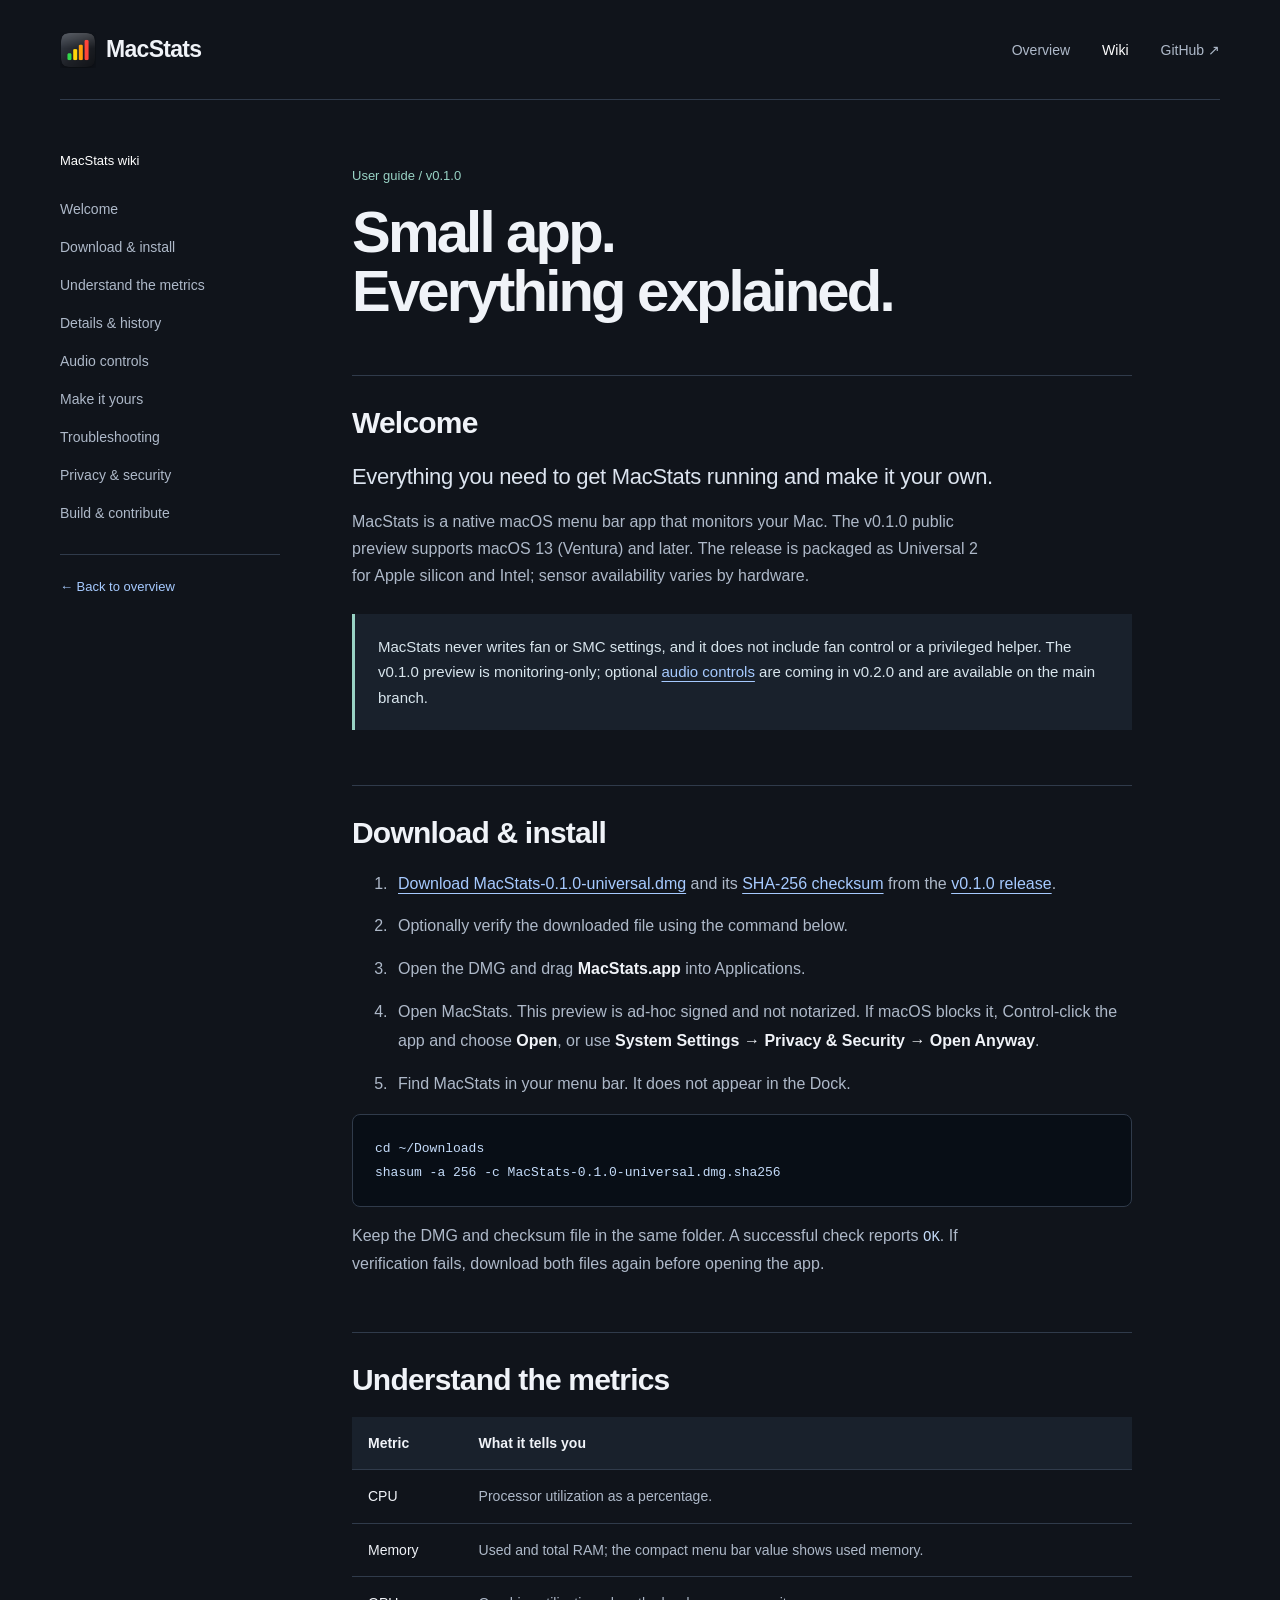
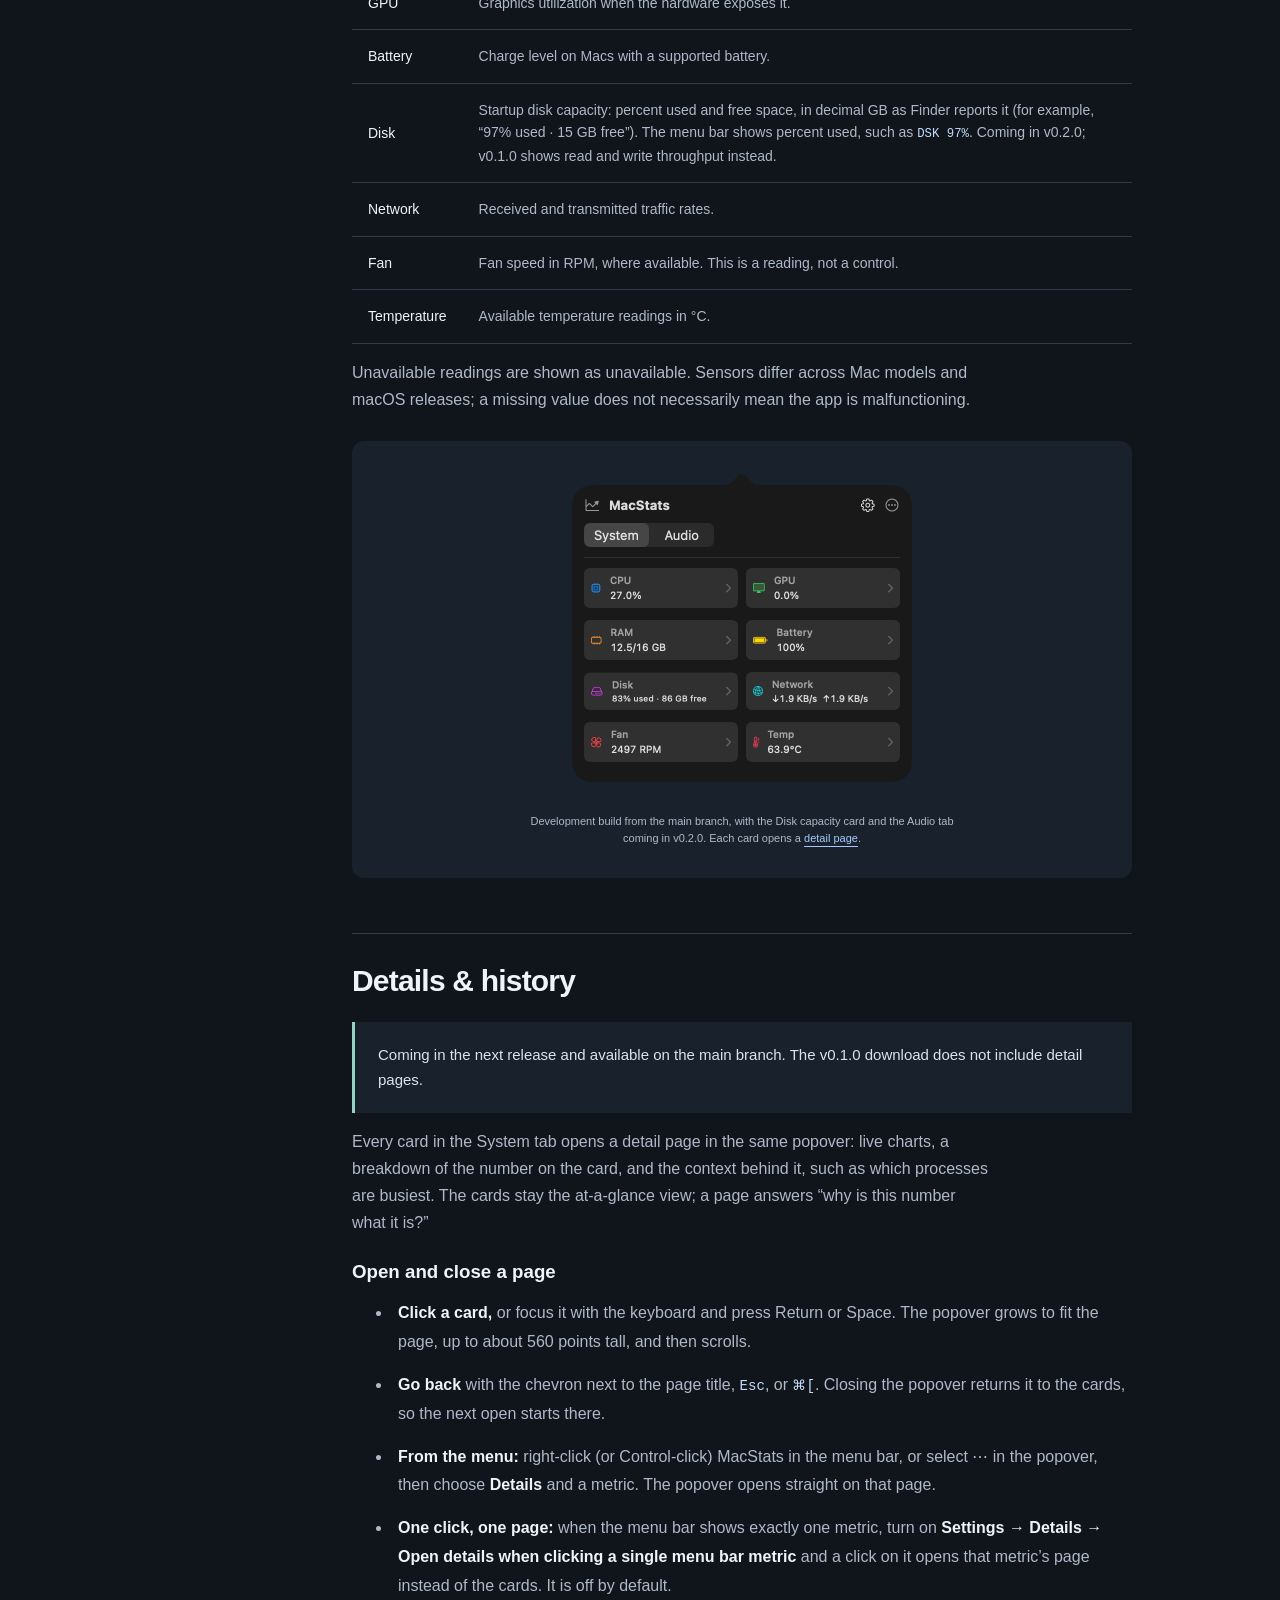
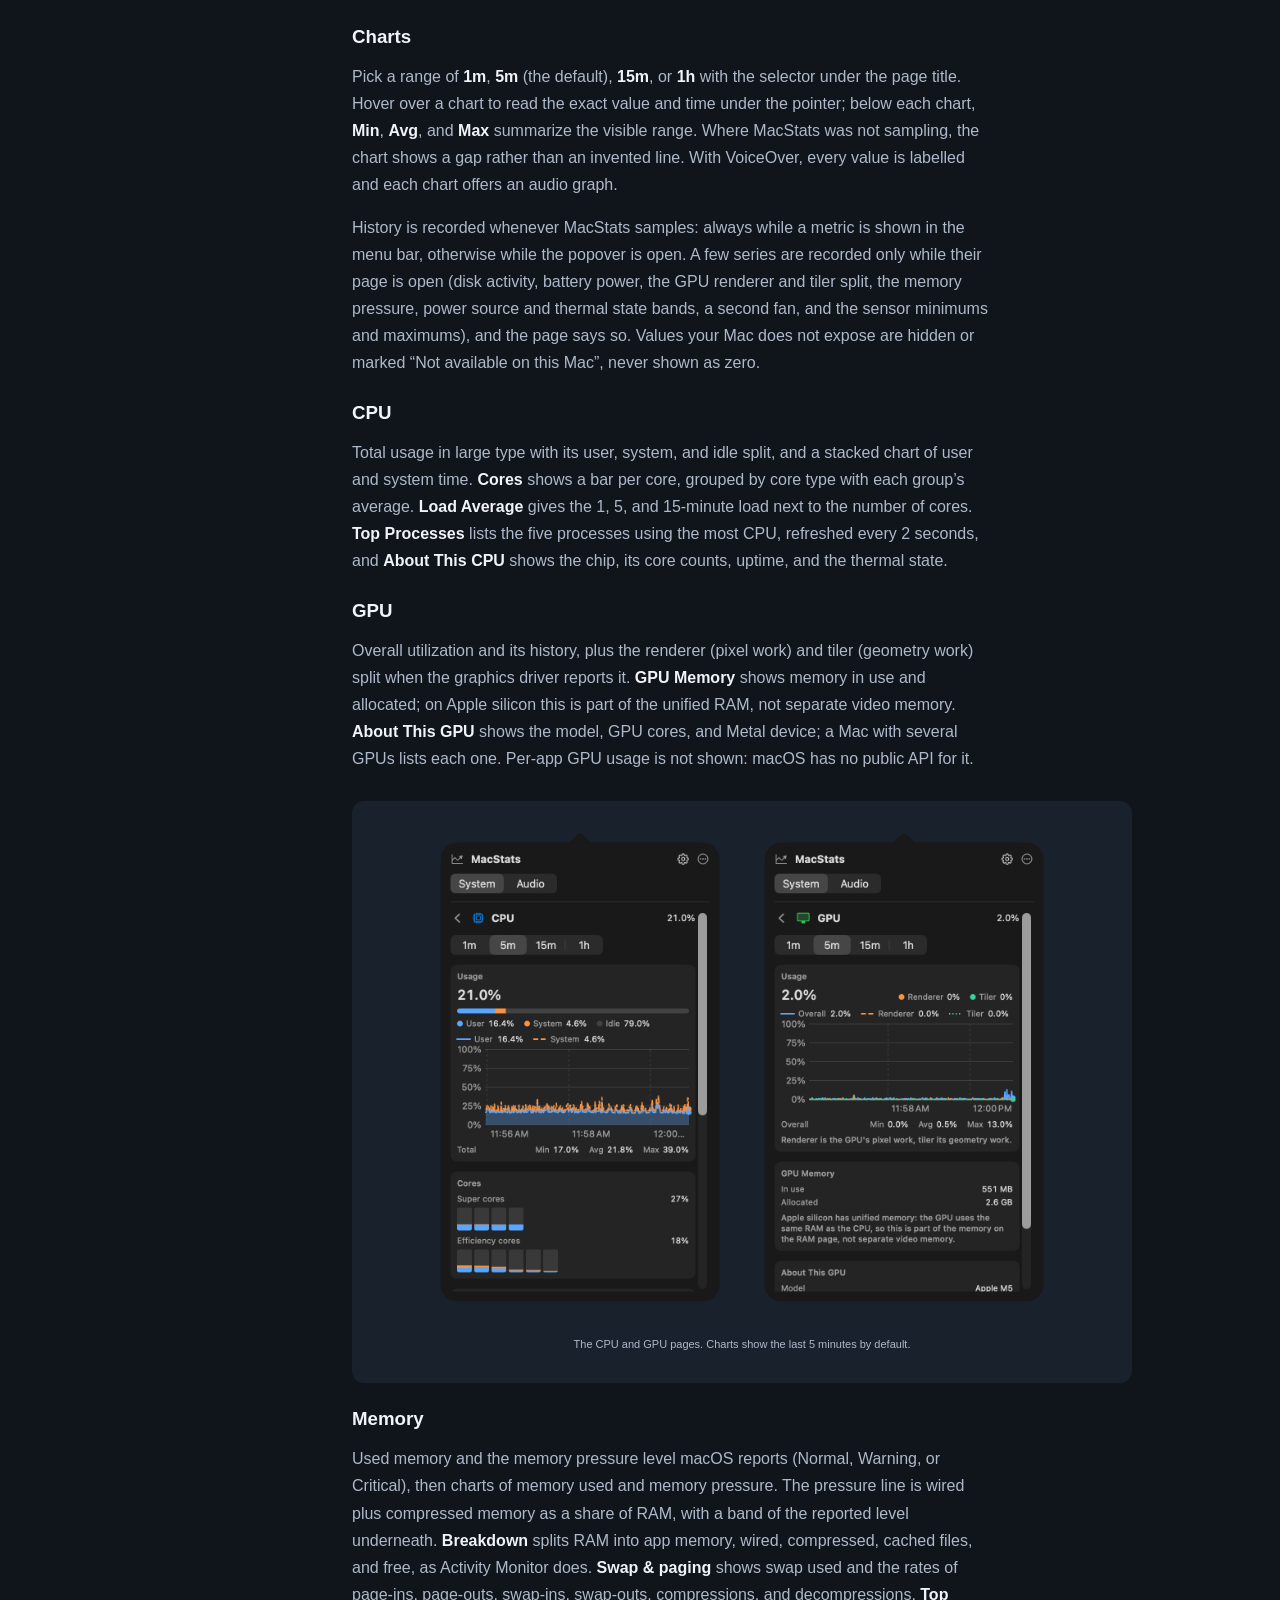
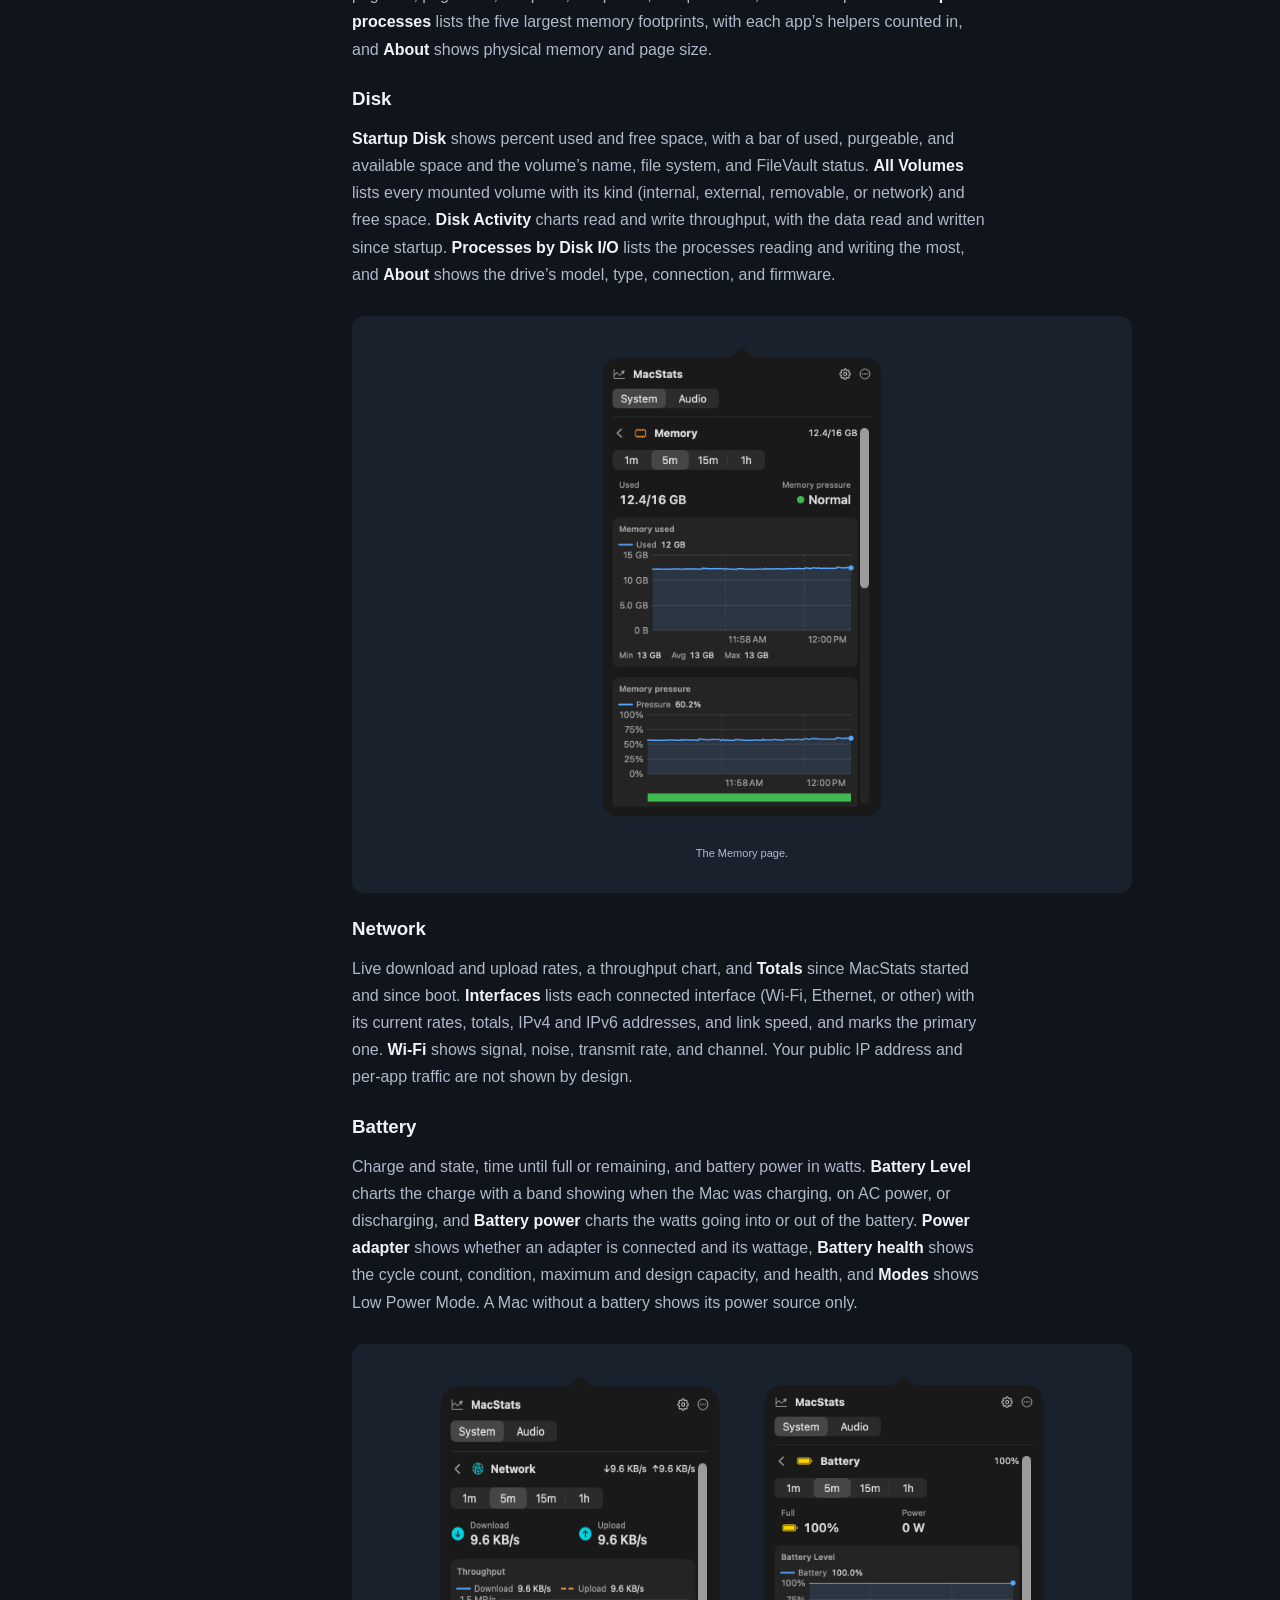
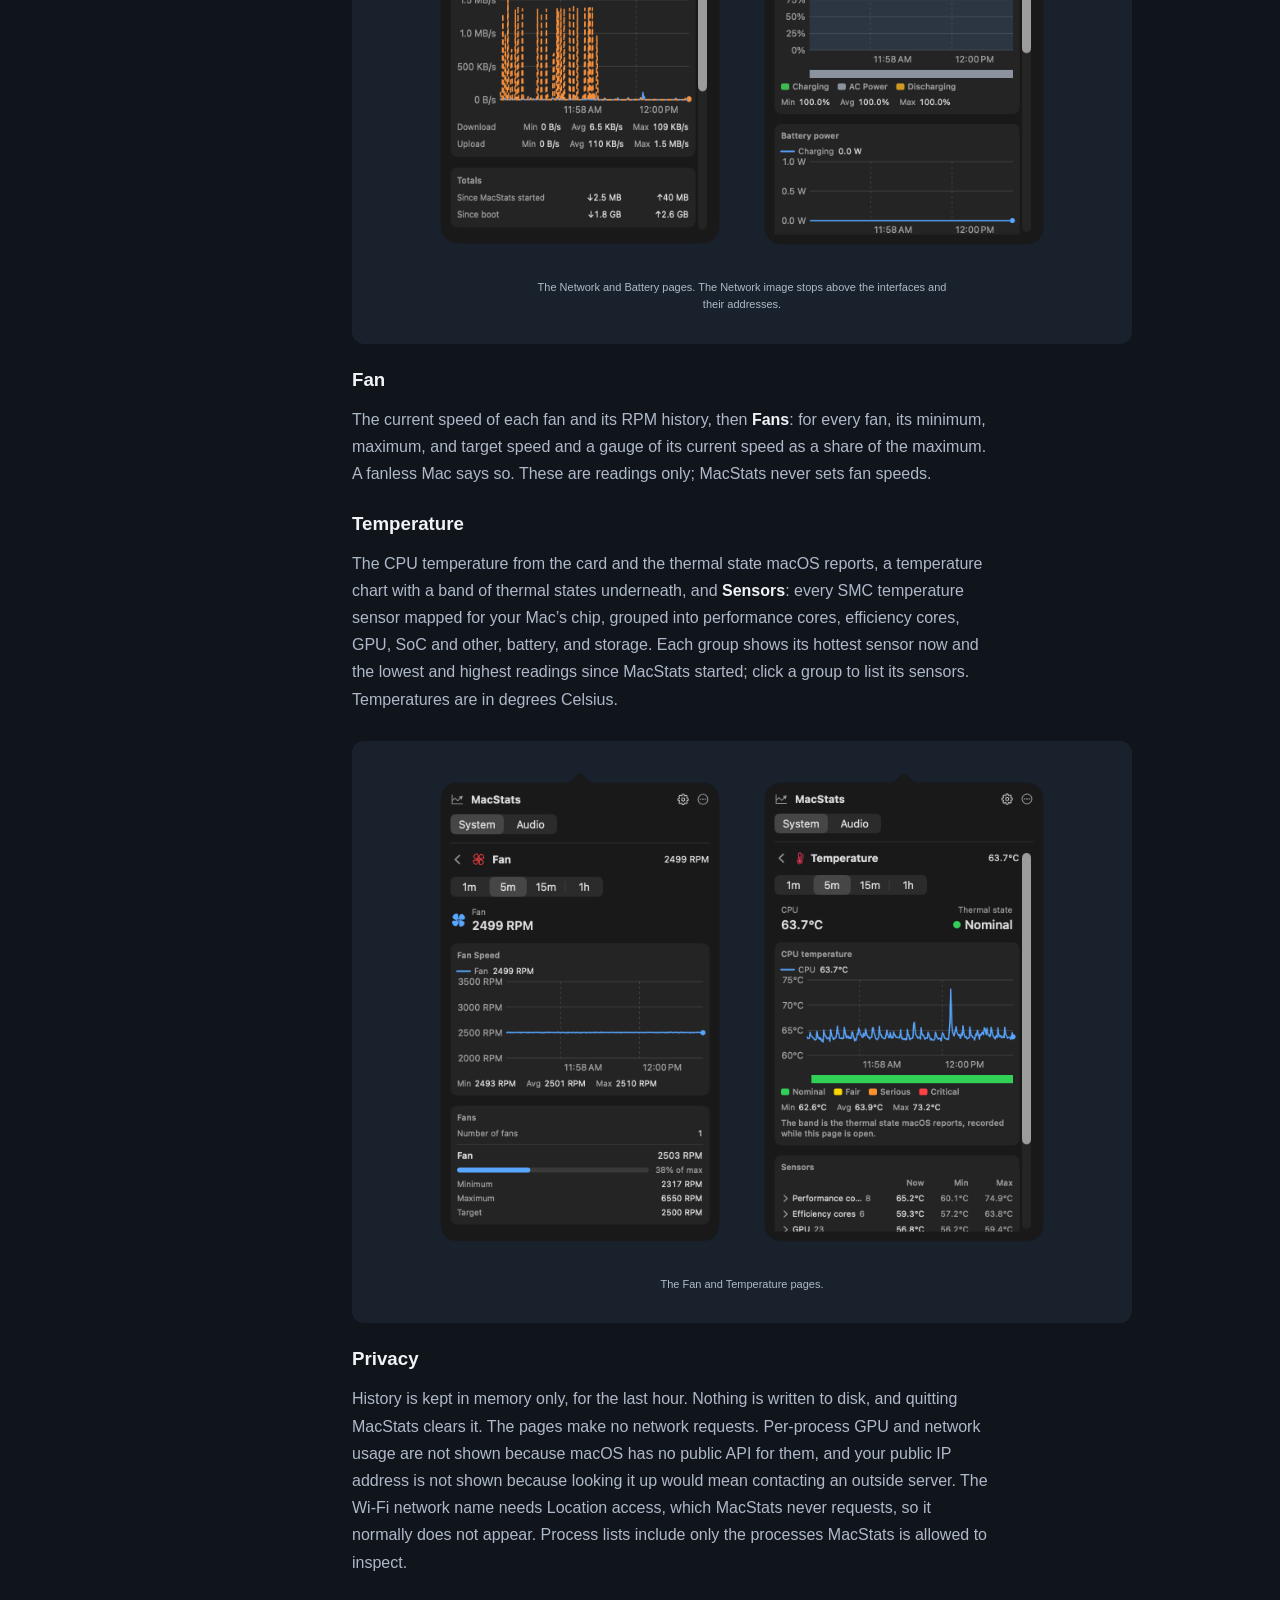
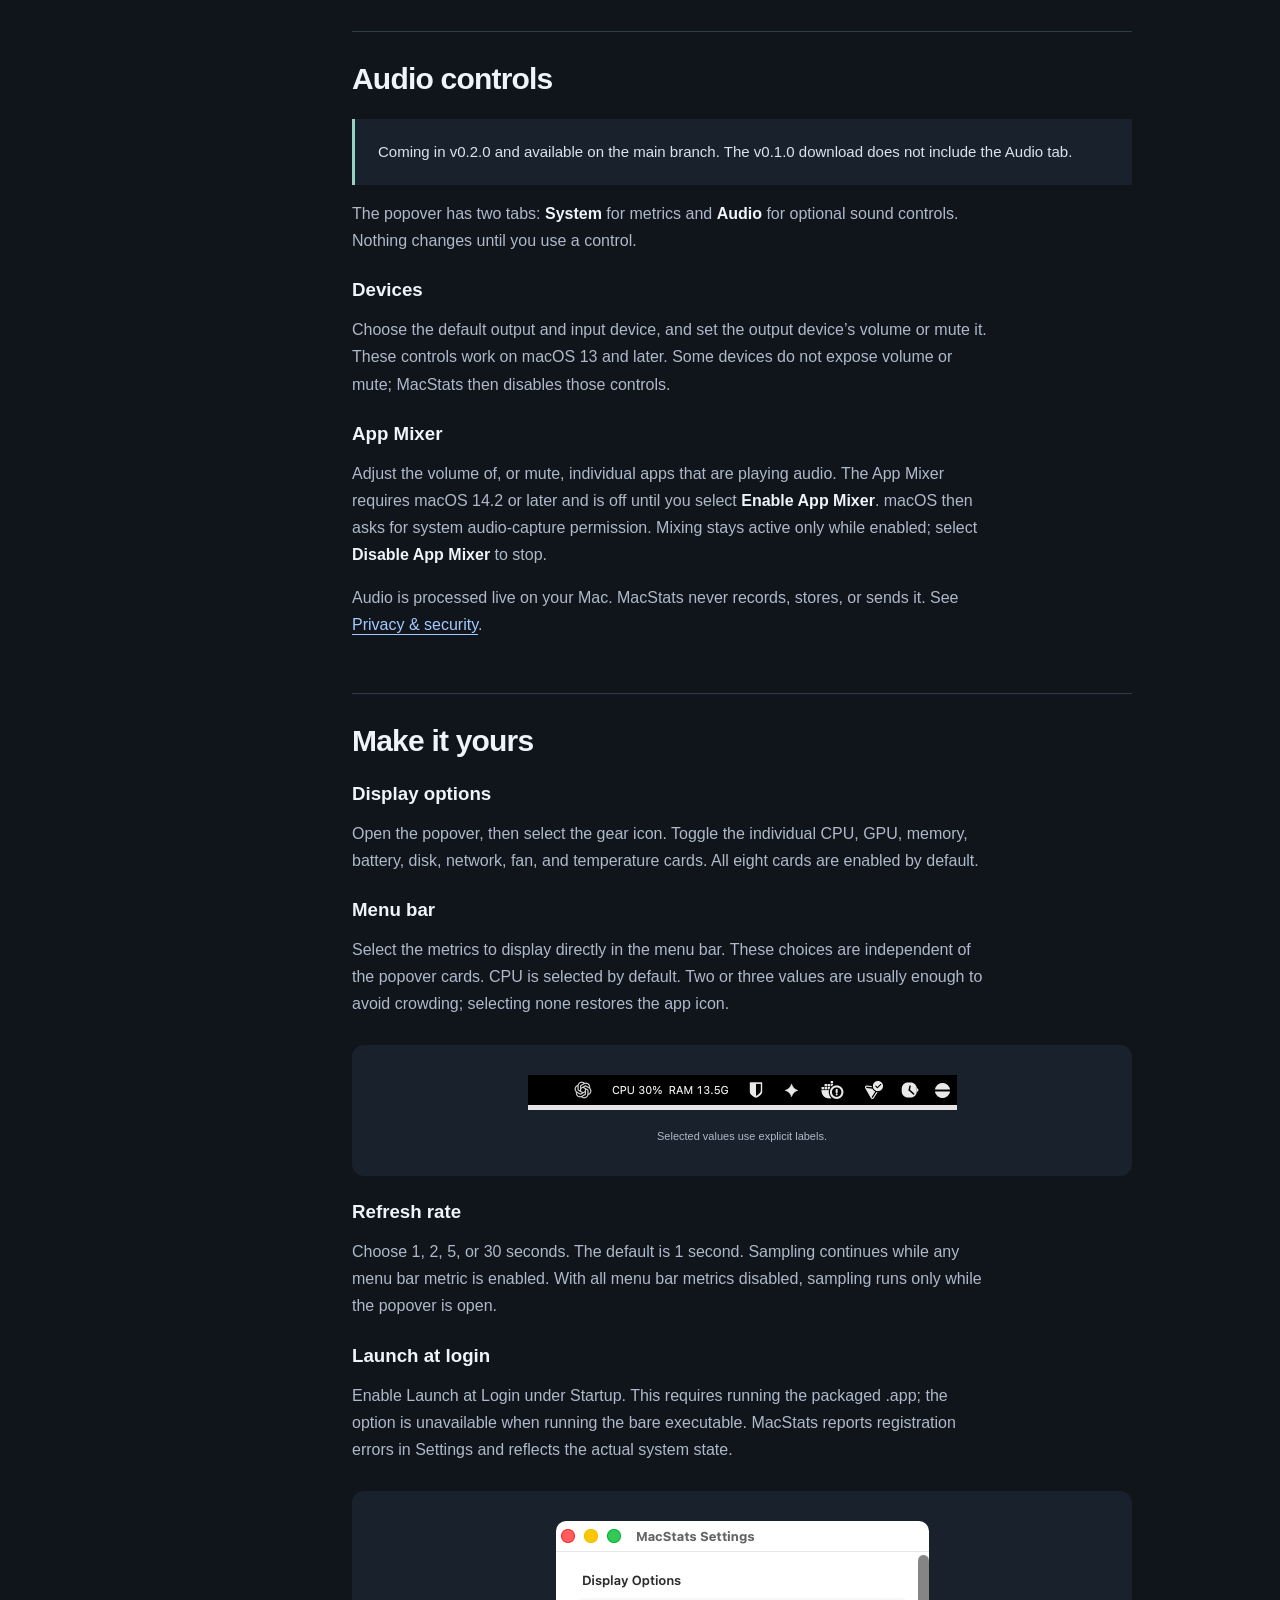
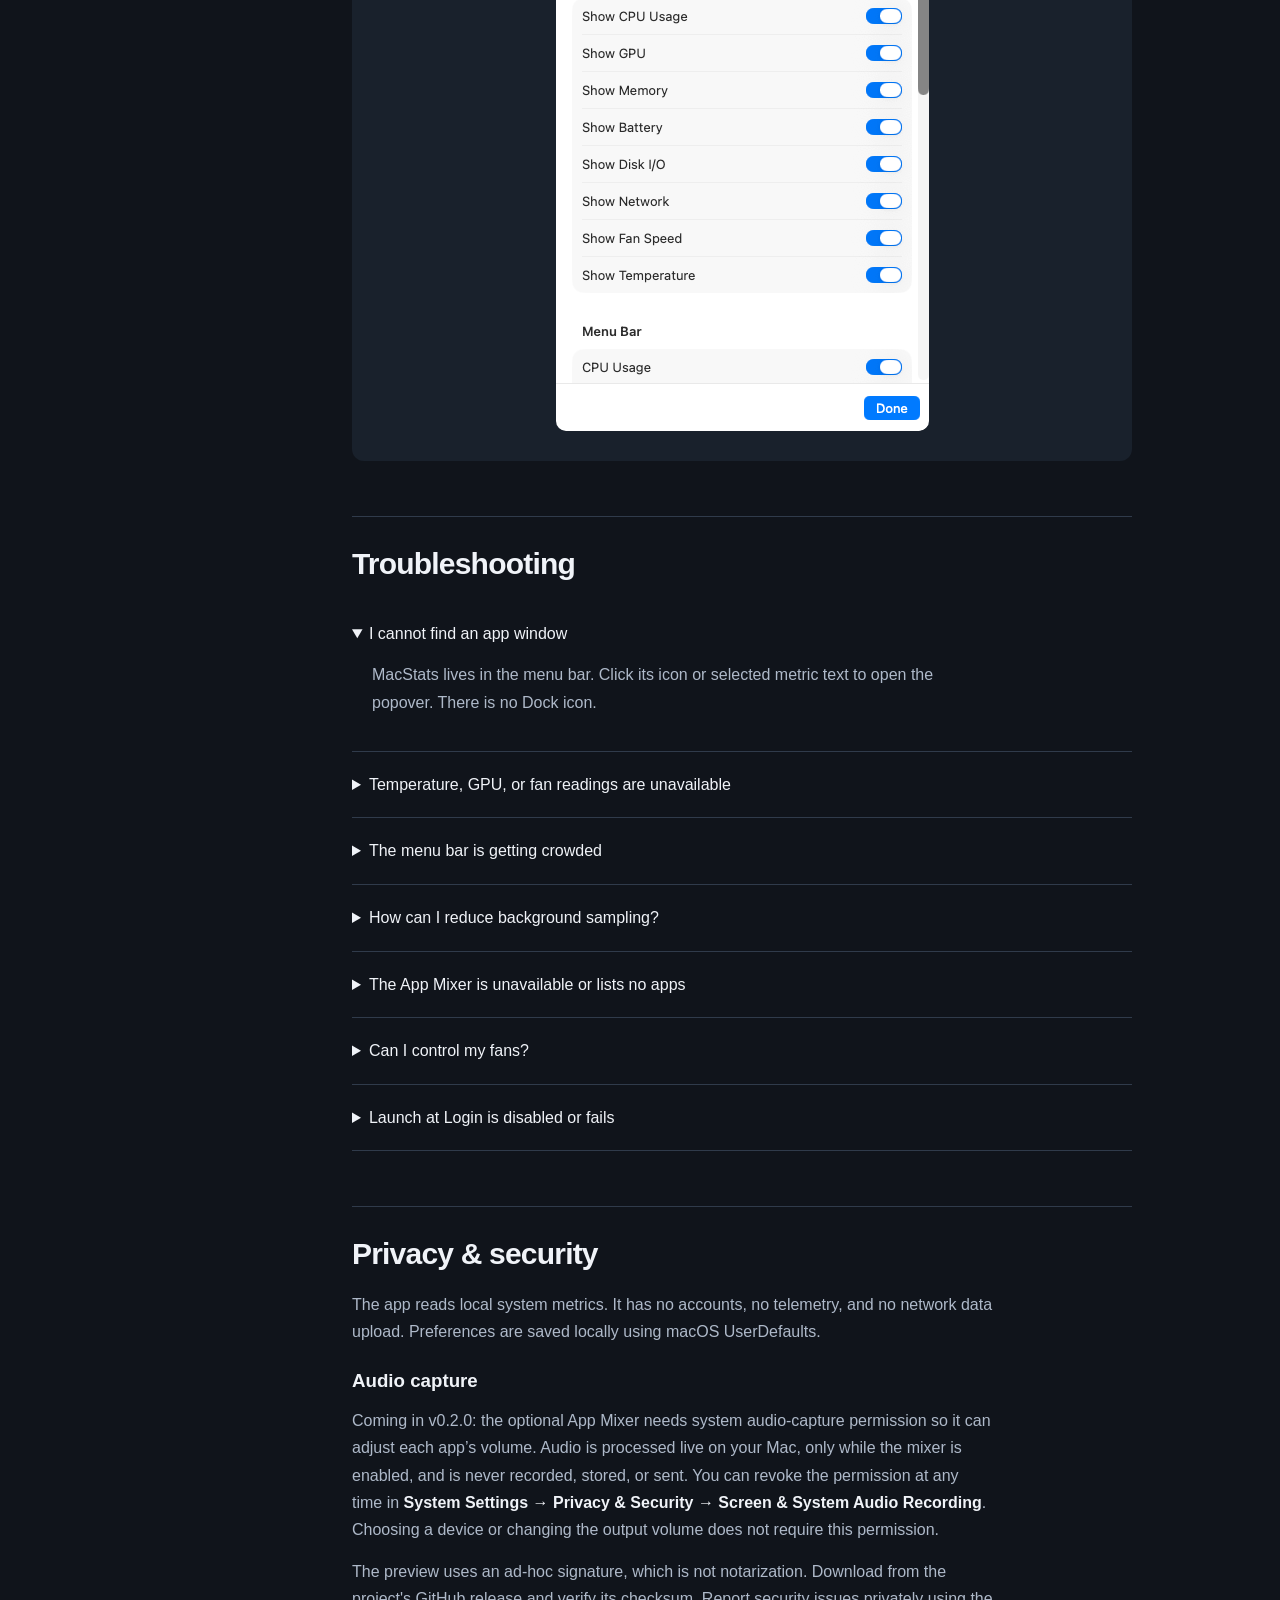
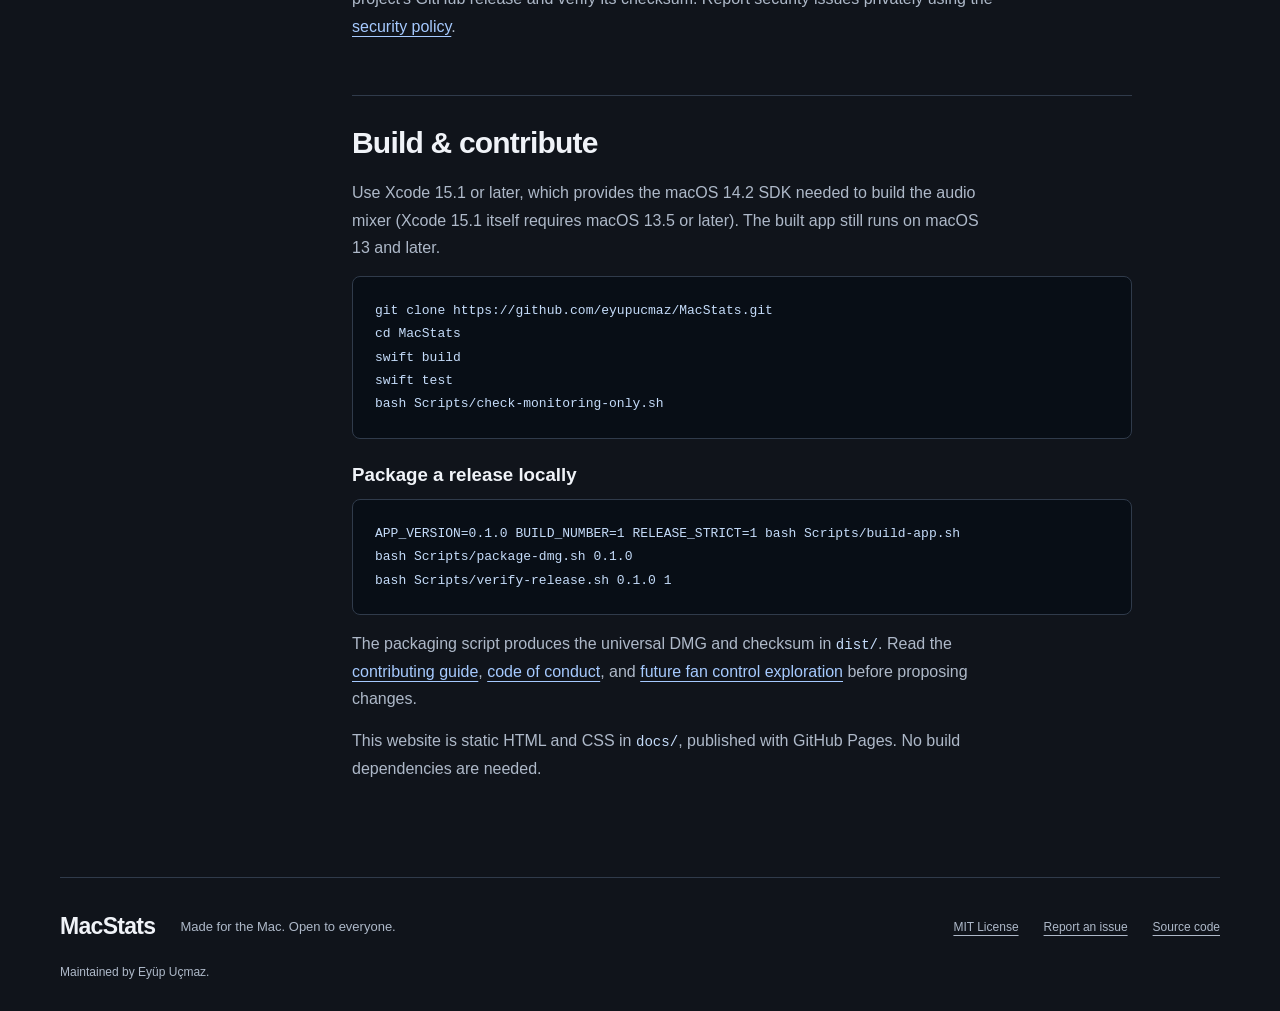
==== commit 46c48b82: "fix: show memory with one decimal like the RAM card; drop the Disk screenshot The Memory page legend" ====
--- a/docs/guide.html
+++ b/docs/guide.html
@@ -1,6 +1,6 @@
 <!doctype html>
 <html lang="en"><head><meta charset="utf-8"><meta name="viewport" content="width=device-width, initial-scale=1"><meta name="color-scheme" content="dark"><title>MacStats Wiki — Installation, settings & troubleshooting</title><meta name="description" content="The MacStats user guide: install the public preview, understand system metrics, customize your menu bar, and build from source."><meta property="og:title" content="MacStats Wiki — Installation, settings & troubleshooting"><meta property="og:description" content="The MacStats user guide: install the public preview, understand system metrics, customize your menu bar, and build from source."><meta property="og:type" content="website"><meta property="og:url" content="https://eyupucmaz.github.io/MacStats/guide.html"><link rel="canonical" href="https://eyupucmaz.github.io/MacStats/guide.html"><link rel="icon" href="assets/icon.png"><link rel="stylesheet" href="assets/style.css"></head><body><a class="skip" href="#main">Skip to content</a><header><a class="brand" href="index.html"><img src="assets/icon.png" width="36" height="36" alt="">MacStats</a><nav aria-label="Main navigation"><a href="index.html" >Overview</a><a href="guide.html" aria-current="page">Wiki</a><a href="https://github.com/eyupucmaz/MacStats">GitHub <span aria-hidden="true">↗</span></a></nav></header><div class="docs-layout"><aside><p>MacStats wiki</p><nav aria-label="Guide sections"><a href="#start">Welcome</a><a href="#install">Download & install</a><a href="#metrics">Understand the metrics</a><a href="#details">Details & history</a><a href="#audio">Audio controls</a><a href="#settings">Make it yours</a><a href="#troubleshooting">Troubleshooting</a><a href="#privacy">Privacy & security</a><a href="#development">Build & contribute</a></nav><a class="back" href="index.html">← Back to overview</a></aside><main id="main" class="guide"><p class="kicker">User guide / v0.1.0</p><h1>Small app.<br>Everything explained.</h1><section id="start"><h2>Welcome</h2><p class="lead">Everything you need to get MacStats running and make it your own.</p><p>MacStats is a native macOS menu bar app that monitors your Mac. The v0.1.0 public preview supports macOS 13 (Ventura) and later. The release is packaged as Universal 2 for Apple silicon and Intel; sensor availability varies by hardware.</p><div class="callout">MacStats never writes fan or SMC settings, and it does not include fan control or a privileged helper. The v0.1.0 preview is monitoring-only; optional <a href="#audio">audio controls</a> are coming in v0.2.0 and are available on the main branch.</div></section><section id="install"><h2>Download & install</h2><ol><li><a href="https://github.com/eyupucmaz/MacStats/releases/download/v0.1.0/MacStats-0.1.0-universal.dmg">Download MacStats-0.1.0-universal.dmg</a> and its <a href="https://github.com/eyupucmaz/MacStats/releases/download/v0.1.0/MacStats-0.1.0-universal.dmg.sha256">SHA-256 checksum</a> from the <a href="https://github.com/eyupucmaz/MacStats/releases/tag/v0.1.0">v0.1.0 release</a>.</li><li>Optionally verify the downloaded file using the command below.</li><li>Open the DMG and drag <strong>MacStats.app</strong> into Applications.</li><li>Open MacStats. This preview is ad-hoc signed and not notarized. If macOS blocks it, Control-click the app and choose <strong>Open</strong>, or use <strong>System Settings → Privacy &amp; Security → Open Anyway</strong>.</li><li>Find MacStats in your menu bar. It does not appear in the Dock.</li></ol><pre><code>cd ~/Downloads
-shasum -a 256 -c MacStats-0.1.0-universal.dmg.sha256</code></pre><p>Keep the DMG and checksum file in the same folder. A successful check reports <code>OK</code>. If verification fails, download both files again before opening the app.</p></section><section id="metrics"><h2>Understand the metrics</h2><div class="table-wrap"><table><thead><tr><th>Metric</th><th>What it tells you</th></tr></thead><tbody><tr><td>CPU</td><td>Processor utilization as a percentage.</td></tr><tr><td>Memory</td><td>Used and total RAM; the compact menu bar value shows used memory.</td></tr><tr><td>GPU</td><td>Graphics utilization when the hardware exposes it.</td></tr><tr><td>Battery</td><td>Charge level on Macs with a supported battery.</td></tr><tr><td>Disk</td><td>Startup disk capacity: percent used and free space, in decimal GB as Finder reports it (for example, “97% used · 15 GB free”). The menu bar shows percent used, such as <code>DSK 97%</code>. Coming in v0.2.0; v0.1.0 shows read and write throughput instead.</td></tr><tr><td>Network</td><td>Received and transmitted traffic rates.</td></tr><tr><td>Fan</td><td>Fan speed in RPM, where available. This is a reading, not a control.</td></tr><tr><td>Temperature</td><td>Available temperature readings in °C.</td></tr></tbody></table></div><p>Unavailable readings are shown as unavailable. Sensors differ across Mac models and macOS releases; a missing value does not necessarily mean the app is malfunctioning.</p><figure class="guide-figure"><img src="assets/overview.png" width="366" height="324" loading="lazy" alt="MacStats popover with eight metric cards: CPU, GPU, RAM, battery, disk, network, fan and temperature"><figcaption>Development build from the main branch, with the Disk capacity card and the Audio tab coming in v0.2.0. Each card opens a <a href="#details">detail page</a>.</figcaption></figure></section><section id="details"><h2>Details & history</h2><div class="callout">Coming in the next release and available on the main branch. The v0.1.0 download does not include detail pages.</div><p>Every card in the System tab opens a detail page in the same popover: live charts, a breakdown of the number on the card, and the context behind it, such as which processes are busiest. The cards stay the at-a-glance view; a page answers “why is this number what it is?”</p><h3>Open and close a page</h3><ul><li><strong>Click a card,</strong> or focus it with the keyboard and press Return or Space. The popover grows to fit the page, up to about 560 points tall, and then scrolls.</li><li><strong>Go back</strong> with the chevron next to the page title, <code>Esc</code>, or <code>⌘[</code>. Closing the popover returns it to the cards, so the next open starts there.</li><li><strong>From the menu:</strong> right-click (or Control-click) MacStats in the menu bar, or select ⋯ in the popover, then choose <strong>Details</strong> and a metric. The popover opens straight on that page.</li><li><strong>One click, one page:</strong> when the menu bar shows exactly one metric, turn on <strong>Settings → Details → Open details when clicking a single menu bar metric</strong> and a click on it opens that metric’s page instead of the cards. It is off by default.</li></ul><h3>Charts</h3><p>Pick a range of <strong>1m</strong>, <strong>5m</strong> (the default), <strong>15m</strong>, or <strong>1h</strong> with the selector under the page title. Hover over a chart to read the exact value and time under the pointer; below each chart, <strong>Min</strong>, <strong>Avg</strong>, and <strong>Max</strong> summarize the visible range. Where MacStats was not sampling, the chart shows a gap rather than an invented line. With VoiceOver, every value is labelled and each chart offers an audio graph.</p><p>History is recorded whenever MacStats samples: always while a metric is shown in the menu bar, otherwise while the popover is open. A few series are recorded only while their page is open (disk activity, battery power, the GPU renderer and tiler split, the memory pressure, power source and thermal state bands, a second fan, and the sensor minimums and maximums), and the page says so. Values your Mac does not expose are hidden or marked “Not available on this Mac”, never shown as zero.</p><h3>CPU</h3><p>Total usage in large type with its user, system, and idle split, and a stacked chart of user and system time. <strong>Cores</strong> shows a bar per core, grouped by core type with each group’s average. <strong>Load Average</strong> gives the 1, 5, and 15-minute load next to the number of cores. <strong>Top Processes</strong> lists the five processes using the most CPU, refreshed every 2 seconds, and <strong>About This CPU</strong> shows the chip, its core counts, uptime, and the thermal state.</p><h3>GPU</h3><p>Overall utilization and its history, plus the renderer (pixel work) and tiler (geometry work) split when the graphics driver reports it. <strong>GPU Memory</strong> shows memory in use and allocated; on Apple silicon this is part of the unified RAM, not separate video memory. <strong>About This GPU</strong> shows the model, GPU cores, and Metal device; a Mac with several GPUs lists each one. Per-app GPU usage is not shown: macOS has no public API for it.</p><figure class="guide-figure pair"><img src="assets/details/detail-cpu.png" width="300" height="481" loading="lazy" alt="MacStats CPU page: usage of about one quarter split into user and system, a five-minute stacked usage chart with minimum, average and maximum, and per-core bars for super and efficiency cores"><img src="assets/details/detail-gpu.png" width="300" height="481" loading="lazy" alt="MacStats GPU page: overall utilization with renderer and tiler values, a five-minute usage chart, and GPU memory in use and allocated"><figcaption>The CPU and GPU pages. Charts show the last 5 minutes by default.</figcaption></figure><h3>Memory</h3><p>Used memory and the memory pressure level macOS reports (Normal, Warning, or Critical), then charts of memory used and memory pressure. The pressure line is wired plus compressed memory as a share of RAM, with a band of the reported level underneath. <strong>Breakdown</strong> splits RAM into app memory, wired, compressed, cached files, and free, as Activity Monitor does. <strong>Swap &amp; paging</strong> shows swap used and the rates of page-ins, page-outs, swap-ins, swap-outs, compressions, and decompressions. <strong>Top processes</strong> lists the five largest memory footprints, with each app’s helpers counted in, and <strong>About</strong> shows physical memory and page size.</p><h3>Disk</h3><p><strong>Startup Disk</strong> shows percent used and free space, with a bar of used, purgeable, and available space and the volume’s name, file system, and FileVault status. <strong>All Volumes</strong> lists every mounted volume with its kind (internal, external, removable, or network) and free space. <strong>Disk Activity</strong> charts read and write throughput, with the data read and written since startup. <strong>Processes by Disk I/O</strong> lists the processes reading and writing the most, and <strong>About</strong> shows the drive’s model, type, connection, and firmware.</p><figure class="guide-figure pair"><img src="assets/details/detail-ram.png" width="300" height="481" loading="lazy" alt="MacStats Memory page: used memory with the Normal pressure level, a five-minute memory used chart, and a memory pressure chart with its level band"><img src="assets/details/detail-disk.png" width="300" height="481" loading="lazy" alt="MacStats Disk page: startup disk percent used with used, purgeable and available space, the Macintosh HD volume, and a disk activity chart"><figcaption>The Memory and Disk pages.</figcaption></figure><h3>Network</h3><p>Live download and upload rates, a throughput chart, and <strong>Totals</strong> since MacStats started and since boot. <strong>Interfaces</strong> lists each connected interface (Wi-Fi, Ethernet, or other) with its current rates, totals, IPv4 and IPv6 addresses, and link speed, and marks the primary one. <strong>Wi-Fi</strong> shows signal, noise, transmit rate, and channel. Your public IP address and per-app traffic are not shown by design.</p><h3>Battery</h3><p>Charge and state, time until full or remaining, and battery power in watts. <strong>Battery Level</strong> charts the charge with a band showing when the Mac was charging, on AC power, or discharging, and <strong>Battery power</strong> charts the watts going into or out of the battery. <strong>Power adapter</strong> shows whether an adapter is connected and its wattage, <strong>Battery health</strong> shows the cycle count, condition, maximum and design capacity, and health, and <strong>Modes</strong> shows Low Power Mode. A Mac without a battery shows its power source only.</p><figure class="guide-figure pair"><img src="assets/details/detail-network.png" width="300" height="442" loading="lazy" alt="MacStats Network page: download and upload rates, a five-minute throughput chart with minimum, average and maximum, and totals since MacStats started and since boot"><img src="assets/details/detail-battery.png" width="300" height="481" loading="lazy" alt="MacStats Battery page: a full battery on AC power, a five-minute battery level chart with its power source band, and a battery power chart"><figcaption>The Network and Battery pages. The Network image stops above the interfaces and their addresses.</figcaption></figure><h3>Fan</h3><p>The current speed of each fan and its RPM history, then <strong>Fans</strong>: for every fan, its minimum, maximum, and target speed and a gauge of its current speed as a share of the maximum. A fanless Mac says so. These are readings only; MacStats never sets fan speeds.</p><h3>Temperature</h3><p>The CPU temperature from the card and the thermal state macOS reports, a temperature chart with a band of thermal states underneath, and <strong>Sensors</strong>: every SMC temperature sensor mapped for your Mac’s chip, grouped into performance cores, efficiency cores, GPU, SoC and other, battery, and storage. Each group shows its hottest sensor now and the lowest and highest readings since MacStats started; click a group to list its sensors. Temperatures are in degrees Celsius.</p><figure class="guide-figure pair"><img src="assets/details/detail-fan.png" width="300" height="474" loading="lazy" alt="MacStats Fan page: one fan at about 2,500 RPM, a five-minute fan speed chart, and the fan's minimum, maximum and target speeds with a gauge"><img src="assets/details/detail-temp.png" width="300" height="481" loading="lazy" alt="MacStats Temperature page: CPU temperature with a Nominal thermal state, a five-minute temperature chart with its thermal state band, and grouped sensors with now, minimum and maximum"><figcaption>The Fan and Temperature pages.</figcaption></figure><h3>Privacy</h3><p>History is kept in memory only, for the last hour. Nothing is written to disk, and quitting MacStats clears it. The pages make no network requests. Per-process GPU and network usage are not shown because macOS has no public API for them, and your public IP address is not shown because looking it up would mean contacting an outside server. The Wi-Fi network name needs Location access, which MacStats never requests, so it normally does not appear. Process lists include only the processes MacStats is allowed to inspect.</p></section><section id="audio"><h2>Audio controls</h2><div class="callout">Coming in v0.2.0 and available on the main branch. The v0.1.0 download does not include the Audio tab.</div><p>The popover has two tabs: <strong>System</strong> for metrics and <strong>Audio</strong> for optional sound controls. Nothing changes until you use a control.</p><h3>Devices</h3><p>Choose the default output and input device, and set the output device’s volume or mute it. These controls work on macOS 13 and later. Some devices do not expose volume or mute; MacStats then disables those controls.</p><h3>App Mixer</h3><p>Adjust the volume of, or mute, individual apps that are playing audio. The App Mixer requires macOS 14.2 or later and is off until you select <strong>Enable App Mixer</strong>. macOS then asks for system audio-capture permission. Mixing stays active only while enabled; select <strong>Disable App Mixer</strong> to stop.</p><p>Audio is processed live on your Mac. MacStats never records, stores, or sends it. See <a href="#privacy">Privacy &amp; security</a>.</p></section><section id="settings"><h2>Make it yours</h2><h3>Display options</h3><p>Open the popover, then select the gear icon. Toggle the individual CPU, GPU, memory, battery, disk, network, fan, and temperature cards. All eight cards are enabled by default.</p><h3>Menu bar</h3><p>Select the metrics to display directly in the menu bar. These choices are independent of the popover cards. CPU is selected by default. Two or three values are usually enough to avoid crowding; selecting none restores the app icon.</p><figure class="guide-figure wide"><img src="assets/menu-bar.png" width="429" height="31" loading="lazy" alt="MacStats CPU and RAM values in the menu bar"><figcaption>Selected values use explicit labels.</figcaption></figure><h3>Refresh rate</h3><p>Choose 1, 2, 5, or 30 seconds. The default is 1 second. Sampling continues while any menu bar metric is enabled. With all menu bar metrics disabled, sampling runs only while the popover is open.</p><h3>Launch at login</h3><p>Enable Launch at Login under Startup. This requires running the packaged .app; the option is unavailable when running the bare executable. MacStats reports registration errors in Settings and reflects the actual system state.</p><figure class="guide-figure"><img src="assets/settings.png" width="373" height="510" loading="lazy" alt="Settings window showing display options and the menu bar section"></figure></section><section id="troubleshooting"><h2>Troubleshooting</h2><details open><summary>I cannot find an app window</summary><p>MacStats lives in the menu bar. Click its icon or selected metric text to open the popover. There is no Dock icon.</p></details><details><summary>Temperature, GPU, or fan readings are unavailable</summary><p>These values depend on hardware and macOS exposing the relevant sensors. Some Macs have no fan. MacStats does not substitute invented readings for unsupported data.</p></details><details><summary>The menu bar is getting crowded</summary><p>Open Settings and deselect some Menu Bar metrics. You can still keep those cards visible inside the popover.</p></details><details><summary>How can I reduce background sampling?</summary><p>Choose a longer refresh interval. To pause sampling whenever the popover is closed, deselect every Menu Bar metric.</p></details><details><summary>The App Mixer is unavailable or lists no apps</summary><p>The App Mixer requires macOS 14.2 or later and is not part of v0.1.0. Make sure MacStats is allowed in <strong>System Settings → Privacy &amp; Security → Screen &amp; System Audio Recording</strong>. Only apps that are currently playing audio appear in the mixer.</p></details><details><summary>Can I control my fans?</summary><p>No. MacStats never writes fan or SMC settings; fan speed is a reading only.</p></details><details><summary>Launch at Login is disabled or fails</summary><p>Run MacStats from its .app bundle in Applications. Read the status and any error shown under Startup in Settings; registration must succeed before the setting takes effect.</p></details></section><section id="privacy"><h2>Privacy & security</h2><p>The app reads local system metrics. It has no accounts, no telemetry, and no network data upload. Preferences are saved locally using macOS UserDefaults.</p><h3>Audio capture</h3><p>Coming in v0.2.0: the optional App Mixer needs system audio-capture permission so it can adjust each app’s volume. Audio is processed live on your Mac, only while the mixer is enabled, and is never recorded, stored, or sent. You can revoke the permission at any time in <strong>System Settings → Privacy &amp; Security → Screen &amp; System Audio Recording</strong>. Choosing a device or changing the output volume does not require this permission.</p><p>The preview uses an ad-hoc signature, which is not notarization. Download from the project's GitHub release and verify its checksum. Report security issues privately using the <a href="https://github.com/eyupucmaz/MacStats/blob/main/SECURITY.md">security policy</a>.</p></section><section id="development"><h2>Build & contribute</h2><p>Use Xcode 15.1 or later, which provides the macOS 14.2 SDK needed to build the audio mixer (Xcode 15.1 itself requires macOS 13.5 or later). The built app still runs on macOS 13 and later.</p><pre><code>git clone https://github.com/eyupucmaz/MacStats.git
+shasum -a 256 -c MacStats-0.1.0-universal.dmg.sha256</code></pre><p>Keep the DMG and checksum file in the same folder. A successful check reports <code>OK</code>. If verification fails, download both files again before opening the app.</p></section><section id="metrics"><h2>Understand the metrics</h2><div class="table-wrap"><table><thead><tr><th>Metric</th><th>What it tells you</th></tr></thead><tbody><tr><td>CPU</td><td>Processor utilization as a percentage.</td></tr><tr><td>Memory</td><td>Used and total RAM; the compact menu bar value shows used memory.</td></tr><tr><td>GPU</td><td>Graphics utilization when the hardware exposes it.</td></tr><tr><td>Battery</td><td>Charge level on Macs with a supported battery.</td></tr><tr><td>Disk</td><td>Startup disk capacity: percent used and free space, in decimal GB as Finder reports it (for example, “97% used · 15 GB free”). The menu bar shows percent used, such as <code>DSK 97%</code>. Coming in v0.2.0; v0.1.0 shows read and write throughput instead.</td></tr><tr><td>Network</td><td>Received and transmitted traffic rates.</td></tr><tr><td>Fan</td><td>Fan speed in RPM, where available. This is a reading, not a control.</td></tr><tr><td>Temperature</td><td>Available temperature readings in °C.</td></tr></tbody></table></div><p>Unavailable readings are shown as unavailable. Sensors differ across Mac models and macOS releases; a missing value does not necessarily mean the app is malfunctioning.</p><figure class="guide-figure"><img src="assets/overview.png" width="366" height="324" loading="lazy" alt="MacStats popover with eight metric cards: CPU, GPU, RAM, battery, disk, network, fan and temperature"><figcaption>Development build from the main branch, with the Disk capacity card and the Audio tab coming in v0.2.0. Each card opens a <a href="#details">detail page</a>.</figcaption></figure></section><section id="details"><h2>Details & history</h2><div class="callout">Coming in the next release and available on the main branch. The v0.1.0 download does not include detail pages.</div><p>Every card in the System tab opens a detail page in the same popover: live charts, a breakdown of the number on the card, and the context behind it, such as which processes are busiest. The cards stay the at-a-glance view; a page answers “why is this number what it is?”</p><h3>Open and close a page</h3><ul><li><strong>Click a card,</strong> or focus it with the keyboard and press Return or Space. The popover grows to fit the page, up to about 560 points tall, and then scrolls.</li><li><strong>Go back</strong> with the chevron next to the page title, <code>Esc</code>, or <code>⌘[</code>. Closing the popover returns it to the cards, so the next open starts there.</li><li><strong>From the menu:</strong> right-click (or Control-click) MacStats in the menu bar, or select ⋯ in the popover, then choose <strong>Details</strong> and a metric. The popover opens straight on that page.</li><li><strong>One click, one page:</strong> when the menu bar shows exactly one metric, turn on <strong>Settings → Details → Open details when clicking a single menu bar metric</strong> and a click on it opens that metric’s page instead of the cards. It is off by default.</li></ul><h3>Charts</h3><p>Pick a range of <strong>1m</strong>, <strong>5m</strong> (the default), <strong>15m</strong>, or <strong>1h</strong> with the selector under the page title. Hover over a chart to read the exact value and time under the pointer; below each chart, <strong>Min</strong>, <strong>Avg</strong>, and <strong>Max</strong> summarize the visible range. Where MacStats was not sampling, the chart shows a gap rather than an invented line. With VoiceOver, every value is labelled and each chart offers an audio graph.</p><p>History is recorded whenever MacStats samples: always while a metric is shown in the menu bar, otherwise while the popover is open. A few series are recorded only while their page is open (disk activity, battery power, the GPU renderer and tiler split, the memory pressure, power source and thermal state bands, a second fan, and the sensor minimums and maximums), and the page says so. Values your Mac does not expose are hidden or marked “Not available on this Mac”, never shown as zero.</p><h3>CPU</h3><p>Total usage in large type with its user, system, and idle split, and a stacked chart of user and system time. <strong>Cores</strong> shows a bar per core, grouped by core type with each group’s average. <strong>Load Average</strong> gives the 1, 5, and 15-minute load next to the number of cores. <strong>Top Processes</strong> lists the five processes using the most CPU, refreshed every 2 seconds, and <strong>About This CPU</strong> shows the chip, its core counts, uptime, and the thermal state.</p><h3>GPU</h3><p>Overall utilization and its history, plus the renderer (pixel work) and tiler (geometry work) split when the graphics driver reports it. <strong>GPU Memory</strong> shows memory in use and allocated; on Apple silicon this is part of the unified RAM, not separate video memory. <strong>About This GPU</strong> shows the model, GPU cores, and Metal device; a Mac with several GPUs lists each one. Per-app GPU usage is not shown: macOS has no public API for it.</p><figure class="guide-figure pair"><img src="assets/details/detail-cpu.png" width="300" height="481" loading="lazy" alt="MacStats CPU page: usage of about one quarter split into user and system, a five-minute stacked usage chart with minimum, average and maximum, and per-core bars for super and efficiency cores"><img src="assets/details/detail-gpu.png" width="300" height="481" loading="lazy" alt="MacStats GPU page: overall utilization with renderer and tiler values, a five-minute usage chart, and GPU memory in use and allocated"><figcaption>The CPU and GPU pages. Charts show the last 5 minutes by default.</figcaption></figure><h3>Memory</h3><p>Used memory and the memory pressure level macOS reports (Normal, Warning, or Critical), then charts of memory used and memory pressure. The pressure line is wired plus compressed memory as a share of RAM, with a band of the reported level underneath. <strong>Breakdown</strong> splits RAM into app memory, wired, compressed, cached files, and free, as Activity Monitor does. <strong>Swap &amp; paging</strong> shows swap used and the rates of page-ins, page-outs, swap-ins, swap-outs, compressions, and decompressions. <strong>Top processes</strong> lists the five largest memory footprints, with each app’s helpers counted in, and <strong>About</strong> shows physical memory and page size.</p><h3>Disk</h3><p><strong>Startup Disk</strong> shows percent used and free space, with a bar of used, purgeable, and available space and the volume’s name, file system, and FileVault status. <strong>All Volumes</strong> lists every mounted volume with its kind (internal, external, removable, or network) and free space. <strong>Disk Activity</strong> charts read and write throughput, with the data read and written since startup. <strong>Processes by Disk I/O</strong> lists the processes reading and writing the most, and <strong>About</strong> shows the drive’s model, type, connection, and firmware.</p><figure class="guide-figure"><img src="assets/details/detail-ram.png" width="300" height="481" loading="lazy" alt="MacStats Memory page: used memory with the Normal pressure level, a five-minute memory used chart, and a memory pressure chart with its level band"><figcaption>The Memory page.</figcaption></figure><h3>Network</h3><p>Live download and upload rates, a throughput chart, and <strong>Totals</strong> since MacStats started and since boot. <strong>Interfaces</strong> lists each connected interface (Wi-Fi, Ethernet, or other) with its current rates, totals, IPv4 and IPv6 addresses, and link speed, and marks the primary one. <strong>Wi-Fi</strong> shows signal, noise, transmit rate, and channel. Your public IP address and per-app traffic are not shown by design.</p><h3>Battery</h3><p>Charge and state, time until full or remaining, and battery power in watts. <strong>Battery Level</strong> charts the charge with a band showing when the Mac was charging, on AC power, or discharging, and <strong>Battery power</strong> charts the watts going into or out of the battery. <strong>Power adapter</strong> shows whether an adapter is connected and its wattage, <strong>Battery health</strong> shows the cycle count, condition, maximum and design capacity, and health, and <strong>Modes</strong> shows Low Power Mode. A Mac without a battery shows its power source only.</p><figure class="guide-figure pair"><img src="assets/details/detail-network.png" width="300" height="442" loading="lazy" alt="MacStats Network page: download and upload rates, a five-minute throughput chart with minimum, average and maximum, and totals since MacStats started and since boot"><img src="assets/details/detail-battery.png" width="300" height="481" loading="lazy" alt="MacStats Battery page: a full battery on AC power, a five-minute battery level chart with its power source band, and a battery power chart"><figcaption>The Network and Battery pages. The Network image stops above the interfaces and their addresses.</figcaption></figure><h3>Fan</h3><p>The current speed of each fan and its RPM history, then <strong>Fans</strong>: for every fan, its minimum, maximum, and target speed and a gauge of its current speed as a share of the maximum. A fanless Mac says so. These are readings only; MacStats never sets fan speeds.</p><h3>Temperature</h3><p>The CPU temperature from the card and the thermal state macOS reports, a temperature chart with a band of thermal states underneath, and <strong>Sensors</strong>: every SMC temperature sensor mapped for your Mac’s chip, grouped into performance cores, efficiency cores, GPU, SoC and other, battery, and storage. Each group shows its hottest sensor now and the lowest and highest readings since MacStats started; click a group to list its sensors. Temperatures are in degrees Celsius.</p><figure class="guide-figure pair"><img src="assets/details/detail-fan.png" width="300" height="474" loading="lazy" alt="MacStats Fan page: one fan at about 2,500 RPM, a five-minute fan speed chart, and the fan's minimum, maximum and target speeds with a gauge"><img src="assets/details/detail-temp.png" width="300" height="481" loading="lazy" alt="MacStats Temperature page: CPU temperature with a Nominal thermal state, a five-minute temperature chart with its thermal state band, and grouped sensors with now, minimum and maximum"><figcaption>The Fan and Temperature pages.</figcaption></figure><h3>Privacy</h3><p>History is kept in memory only, for the last hour. Nothing is written to disk, and quitting MacStats clears it. The pages make no network requests. Per-process GPU and network usage are not shown because macOS has no public API for them, and your public IP address is not shown because looking it up would mean contacting an outside server. The Wi-Fi network name needs Location access, which MacStats never requests, so it normally does not appear. Process lists include only the processes MacStats is allowed to inspect.</p></section><section id="audio"><h2>Audio controls</h2><div class="callout">Coming in v0.2.0 and available on the main branch. The v0.1.0 download does not include the Audio tab.</div><p>The popover has two tabs: <strong>System</strong> for metrics and <strong>Audio</strong> for optional sound controls. Nothing changes until you use a control.</p><h3>Devices</h3><p>Choose the default output and input device, and set the output device’s volume or mute it. These controls work on macOS 13 and later. Some devices do not expose volume or mute; MacStats then disables those controls.</p><h3>App Mixer</h3><p>Adjust the volume of, or mute, individual apps that are playing audio. The App Mixer requires macOS 14.2 or later and is off until you select <strong>Enable App Mixer</strong>. macOS then asks for system audio-capture permission. Mixing stays active only while enabled; select <strong>Disable App Mixer</strong> to stop.</p><p>Audio is processed live on your Mac. MacStats never records, stores, or sends it. See <a href="#privacy">Privacy &amp; security</a>.</p></section><section id="settings"><h2>Make it yours</h2><h3>Display options</h3><p>Open the popover, then select the gear icon. Toggle the individual CPU, GPU, memory, battery, disk, network, fan, and temperature cards. All eight cards are enabled by default.</p><h3>Menu bar</h3><p>Select the metrics to display directly in the menu bar. These choices are independent of the popover cards. CPU is selected by default. Two or three values are usually enough to avoid crowding; selecting none restores the app icon.</p><figure class="guide-figure wide"><img src="assets/menu-bar.png" width="429" height="31" loading="lazy" alt="MacStats CPU and RAM values in the menu bar"><figcaption>Selected values use explicit labels.</figcaption></figure><h3>Refresh rate</h3><p>Choose 1, 2, 5, or 30 seconds. The default is 1 second. Sampling continues while any menu bar metric is enabled. With all menu bar metrics disabled, sampling runs only while the popover is open.</p><h3>Launch at login</h3><p>Enable Launch at Login under Startup. This requires running the packaged .app; the option is unavailable when running the bare executable. MacStats reports registration errors in Settings and reflects the actual system state.</p><figure class="guide-figure"><img src="assets/settings.png" width="373" height="510" loading="lazy" alt="Settings window showing display options and the menu bar section"></figure></section><section id="troubleshooting"><h2>Troubleshooting</h2><details open><summary>I cannot find an app window</summary><p>MacStats lives in the menu bar. Click its icon or selected metric text to open the popover. There is no Dock icon.</p></details><details><summary>Temperature, GPU, or fan readings are unavailable</summary><p>These values depend on hardware and macOS exposing the relevant sensors. Some Macs have no fan. MacStats does not substitute invented readings for unsupported data.</p></details><details><summary>The menu bar is getting crowded</summary><p>Open Settings and deselect some Menu Bar metrics. You can still keep those cards visible inside the popover.</p></details><details><summary>How can I reduce background sampling?</summary><p>Choose a longer refresh interval. To pause sampling whenever the popover is closed, deselect every Menu Bar metric.</p></details><details><summary>The App Mixer is unavailable or lists no apps</summary><p>The App Mixer requires macOS 14.2 or later and is not part of v0.1.0. Make sure MacStats is allowed in <strong>System Settings → Privacy &amp; Security → Screen &amp; System Audio Recording</strong>. Only apps that are currently playing audio appear in the mixer.</p></details><details><summary>Can I control my fans?</summary><p>No. MacStats never writes fan or SMC settings; fan speed is a reading only.</p></details><details><summary>Launch at Login is disabled or fails</summary><p>Run MacStats from its .app bundle in Applications. Read the status and any error shown under Startup in Settings; registration must succeed before the setting takes effect.</p></details></section><section id="privacy"><h2>Privacy & security</h2><p>The app reads local system metrics. It has no accounts, no telemetry, and no network data upload. Preferences are saved locally using macOS UserDefaults.</p><h3>Audio capture</h3><p>Coming in v0.2.0: the optional App Mixer needs system audio-capture permission so it can adjust each app’s volume. Audio is processed live on your Mac, only while the mixer is enabled, and is never recorded, stored, or sent. You can revoke the permission at any time in <strong>System Settings → Privacy &amp; Security → Screen &amp; System Audio Recording</strong>. Choosing a device or changing the output volume does not require this permission.</p><p>The preview uses an ad-hoc signature, which is not notarization. Download from the project's GitHub release and verify its checksum. Report security issues privately using the <a href="https://github.com/eyupucmaz/MacStats/blob/main/SECURITY.md">security policy</a>.</p></section><section id="development"><h2>Build & contribute</h2><p>Use Xcode 15.1 or later, which provides the macOS 14.2 SDK needed to build the audio mixer (Xcode 15.1 itself requires macOS 13.5 or later). The built app still runs on macOS 13 and later.</p><pre><code>git clone https://github.com/eyupucmaz/MacStats.git
 cd MacStats
 swift build
 swift test
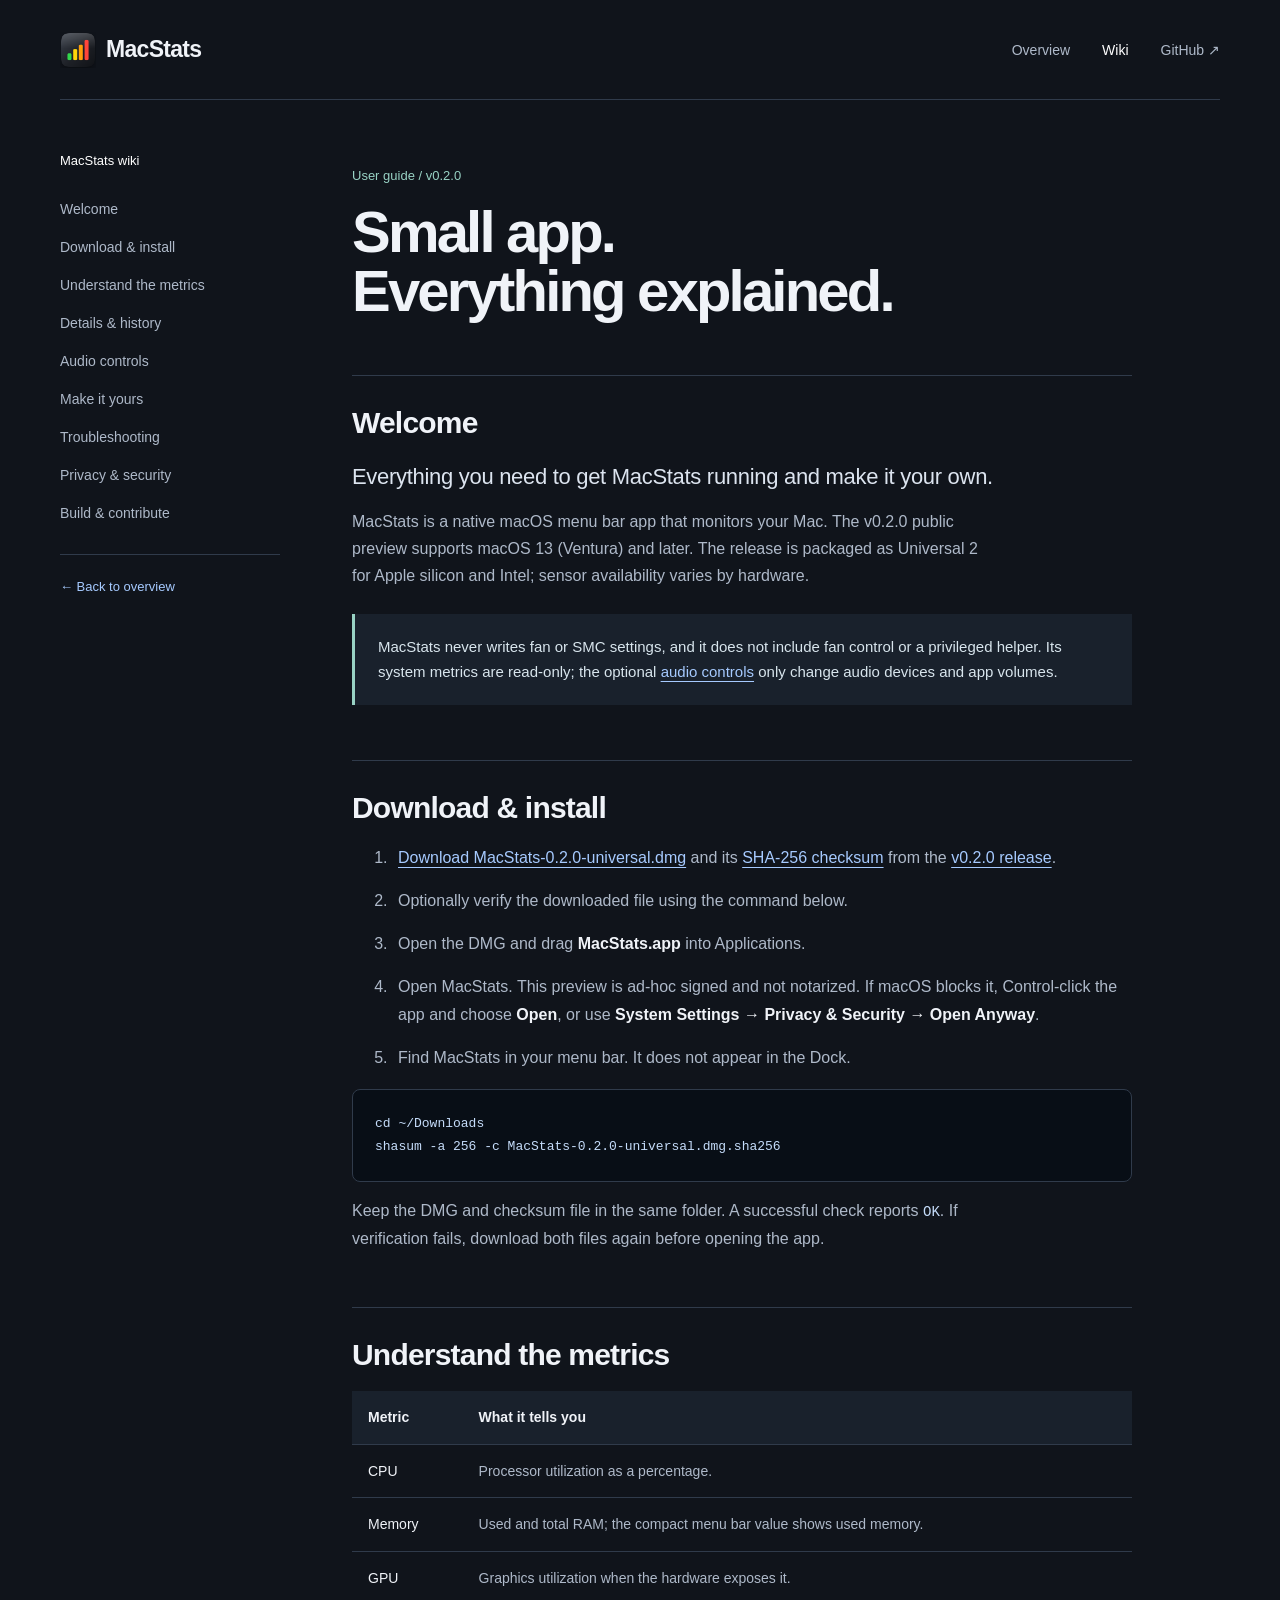
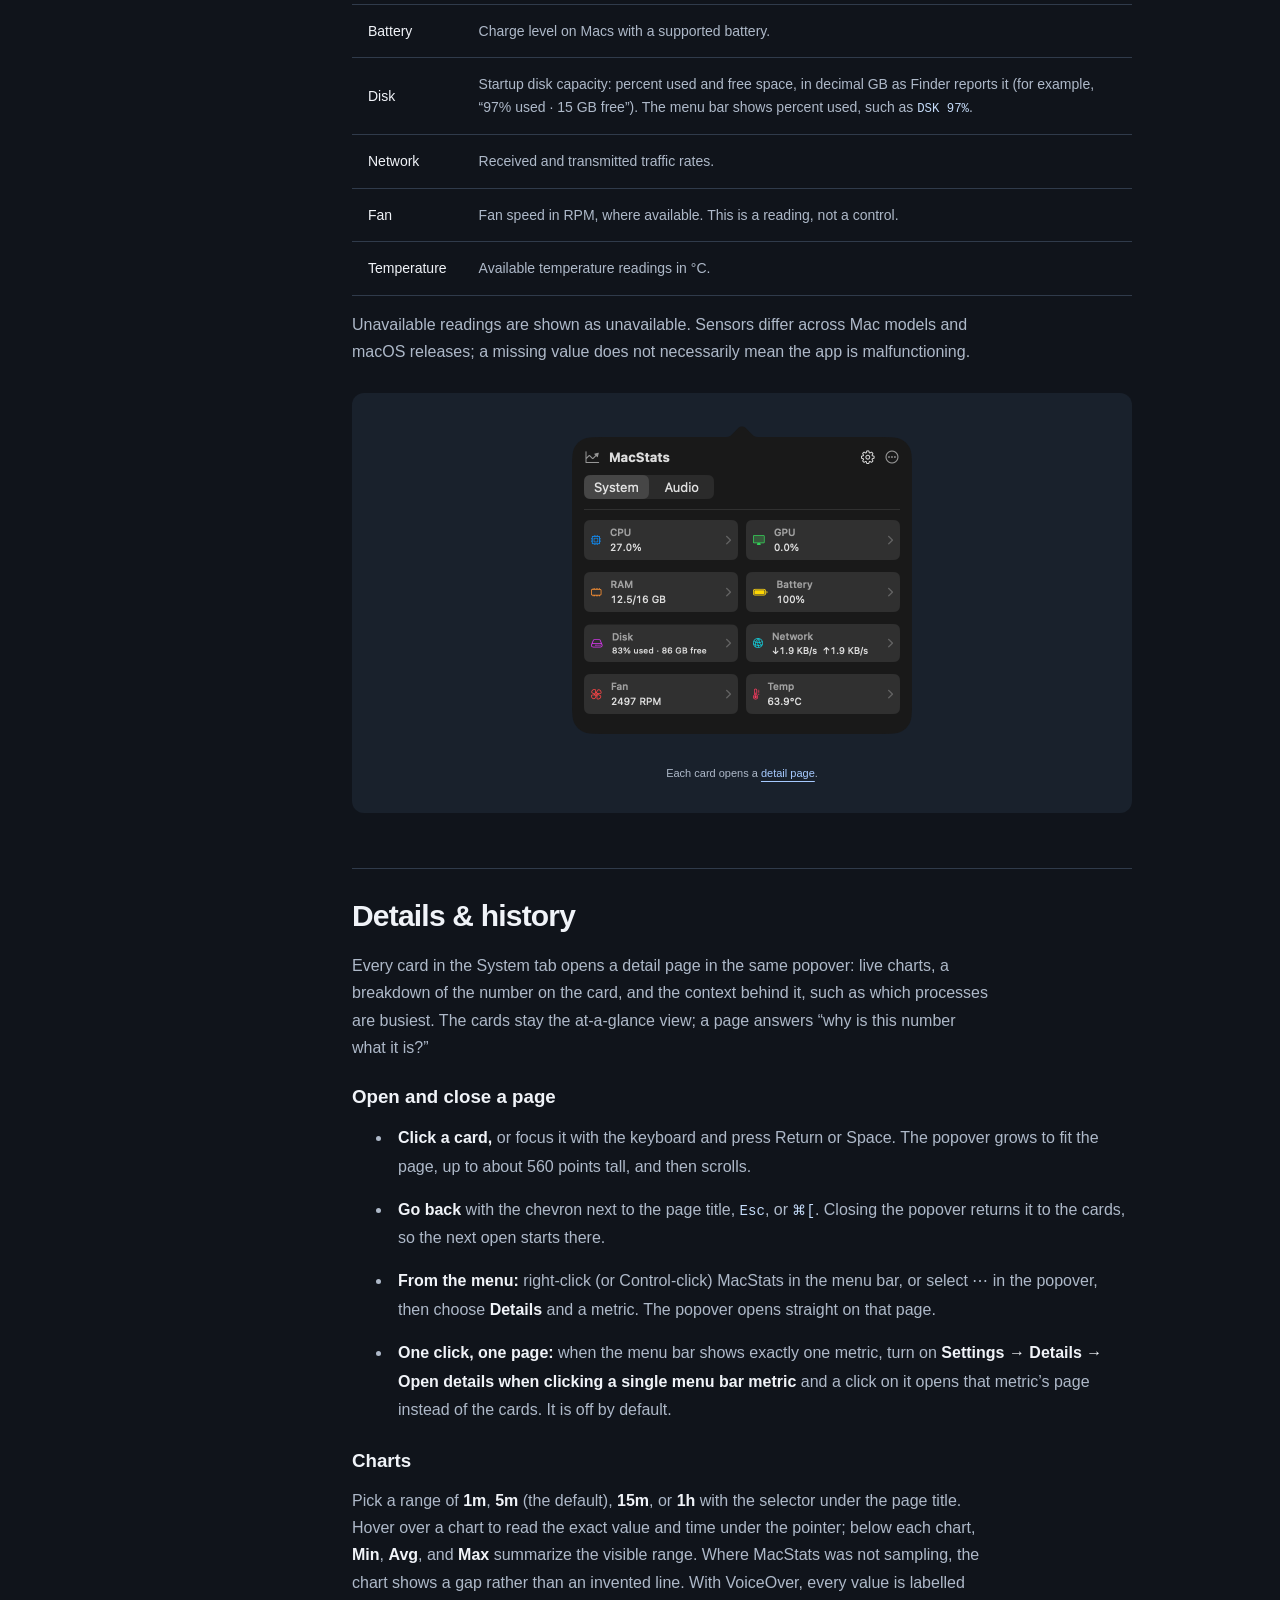
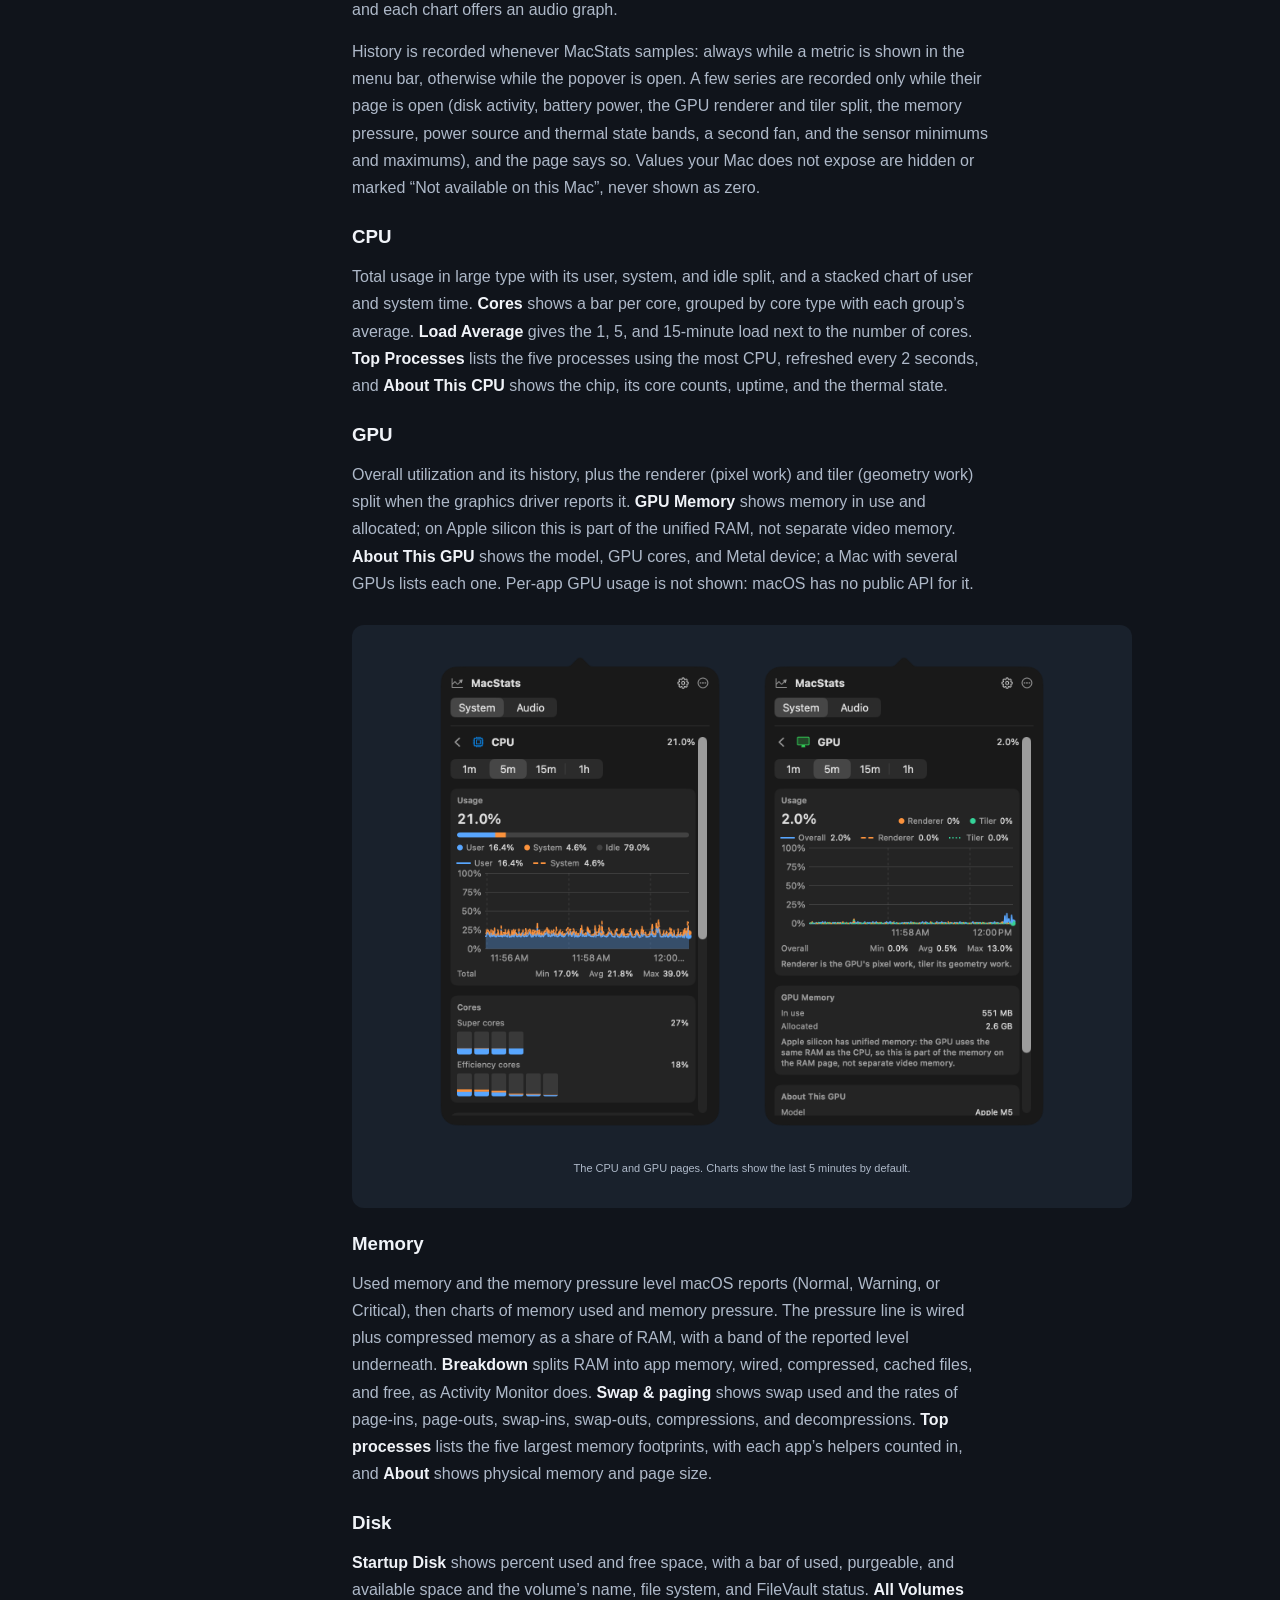
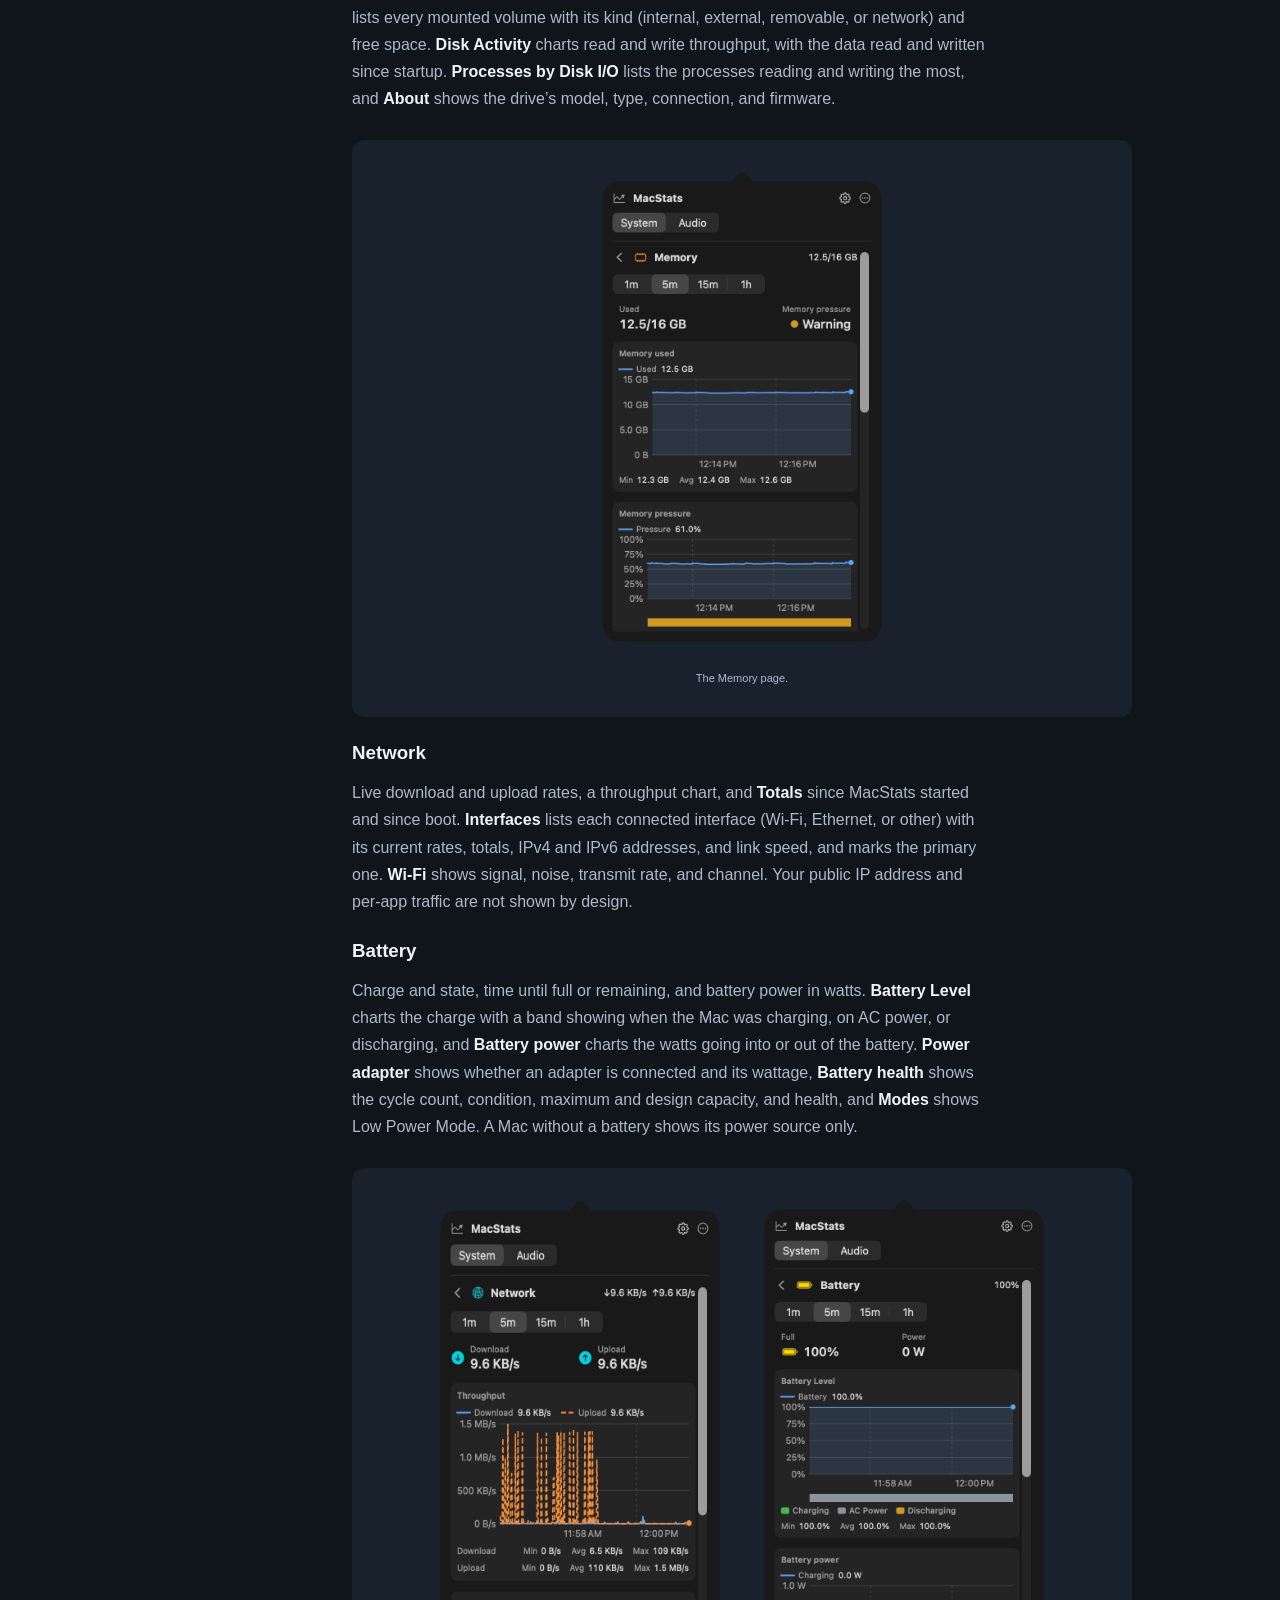
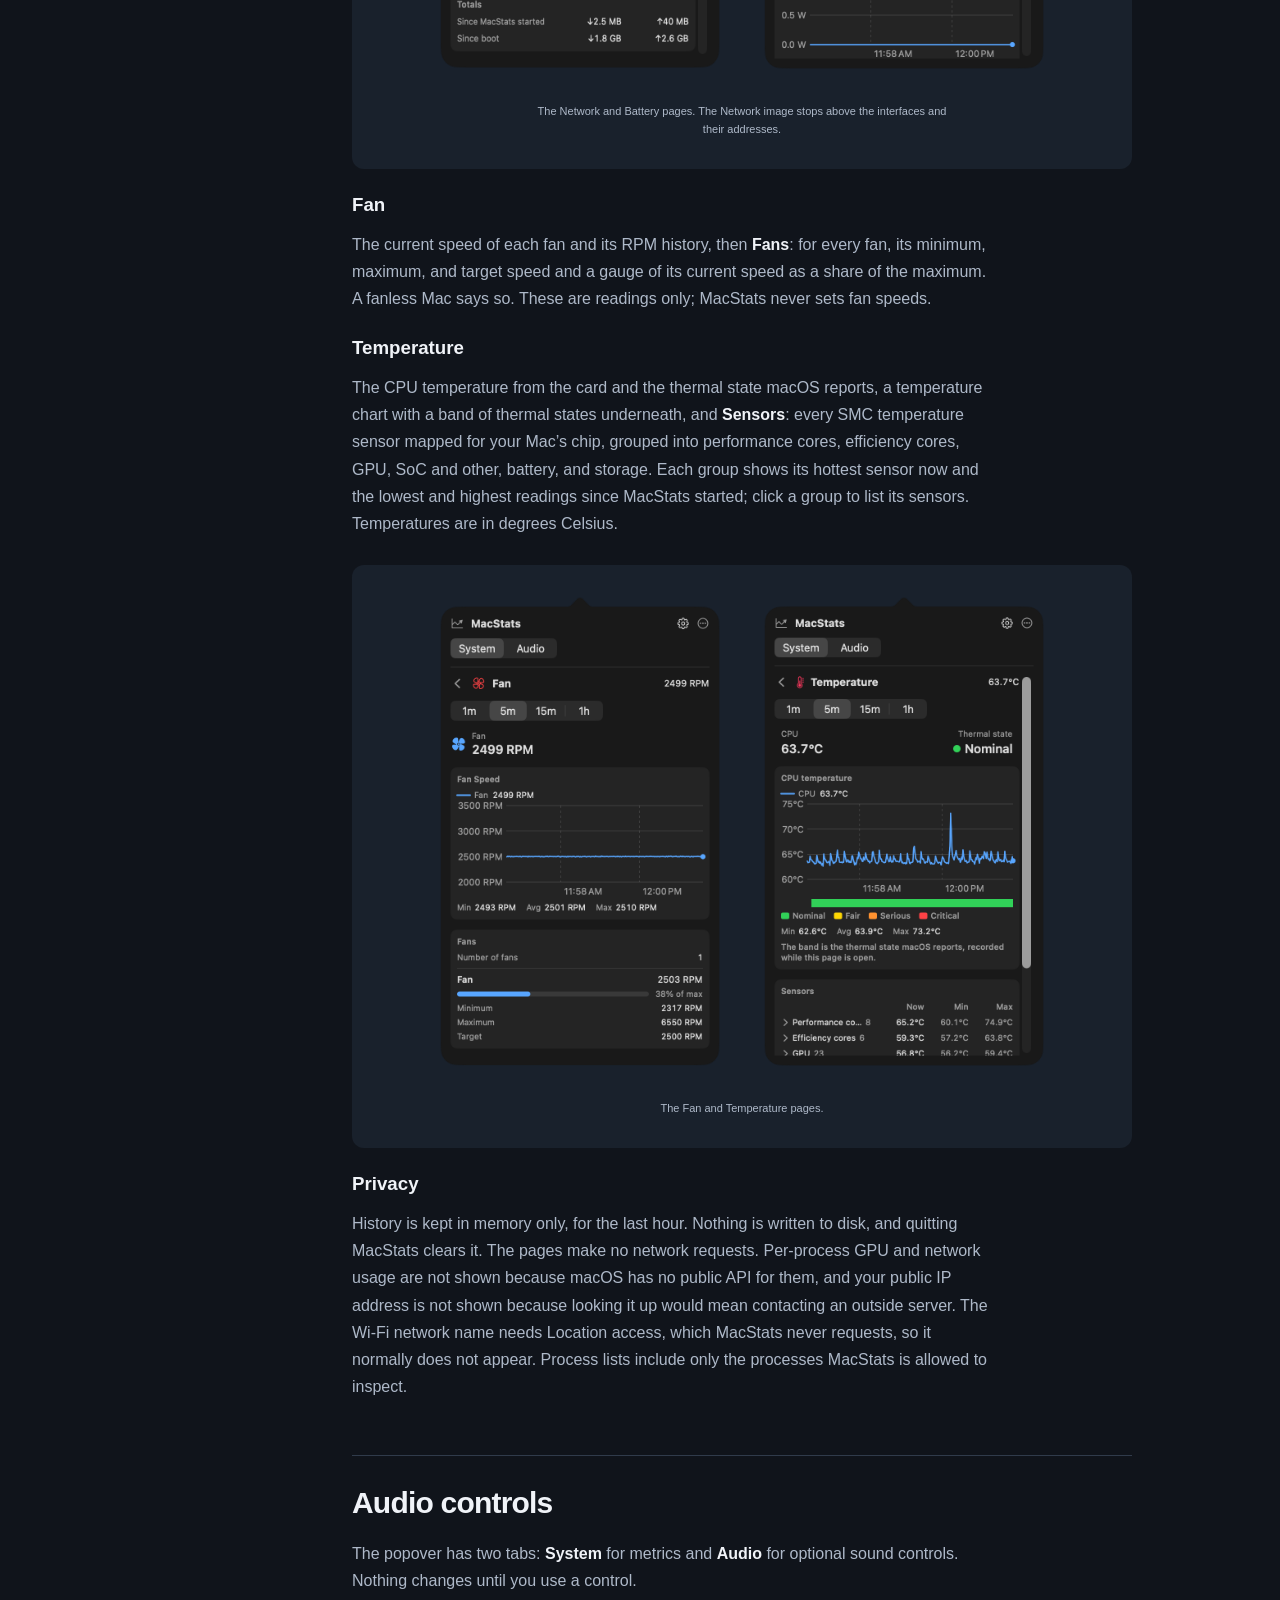
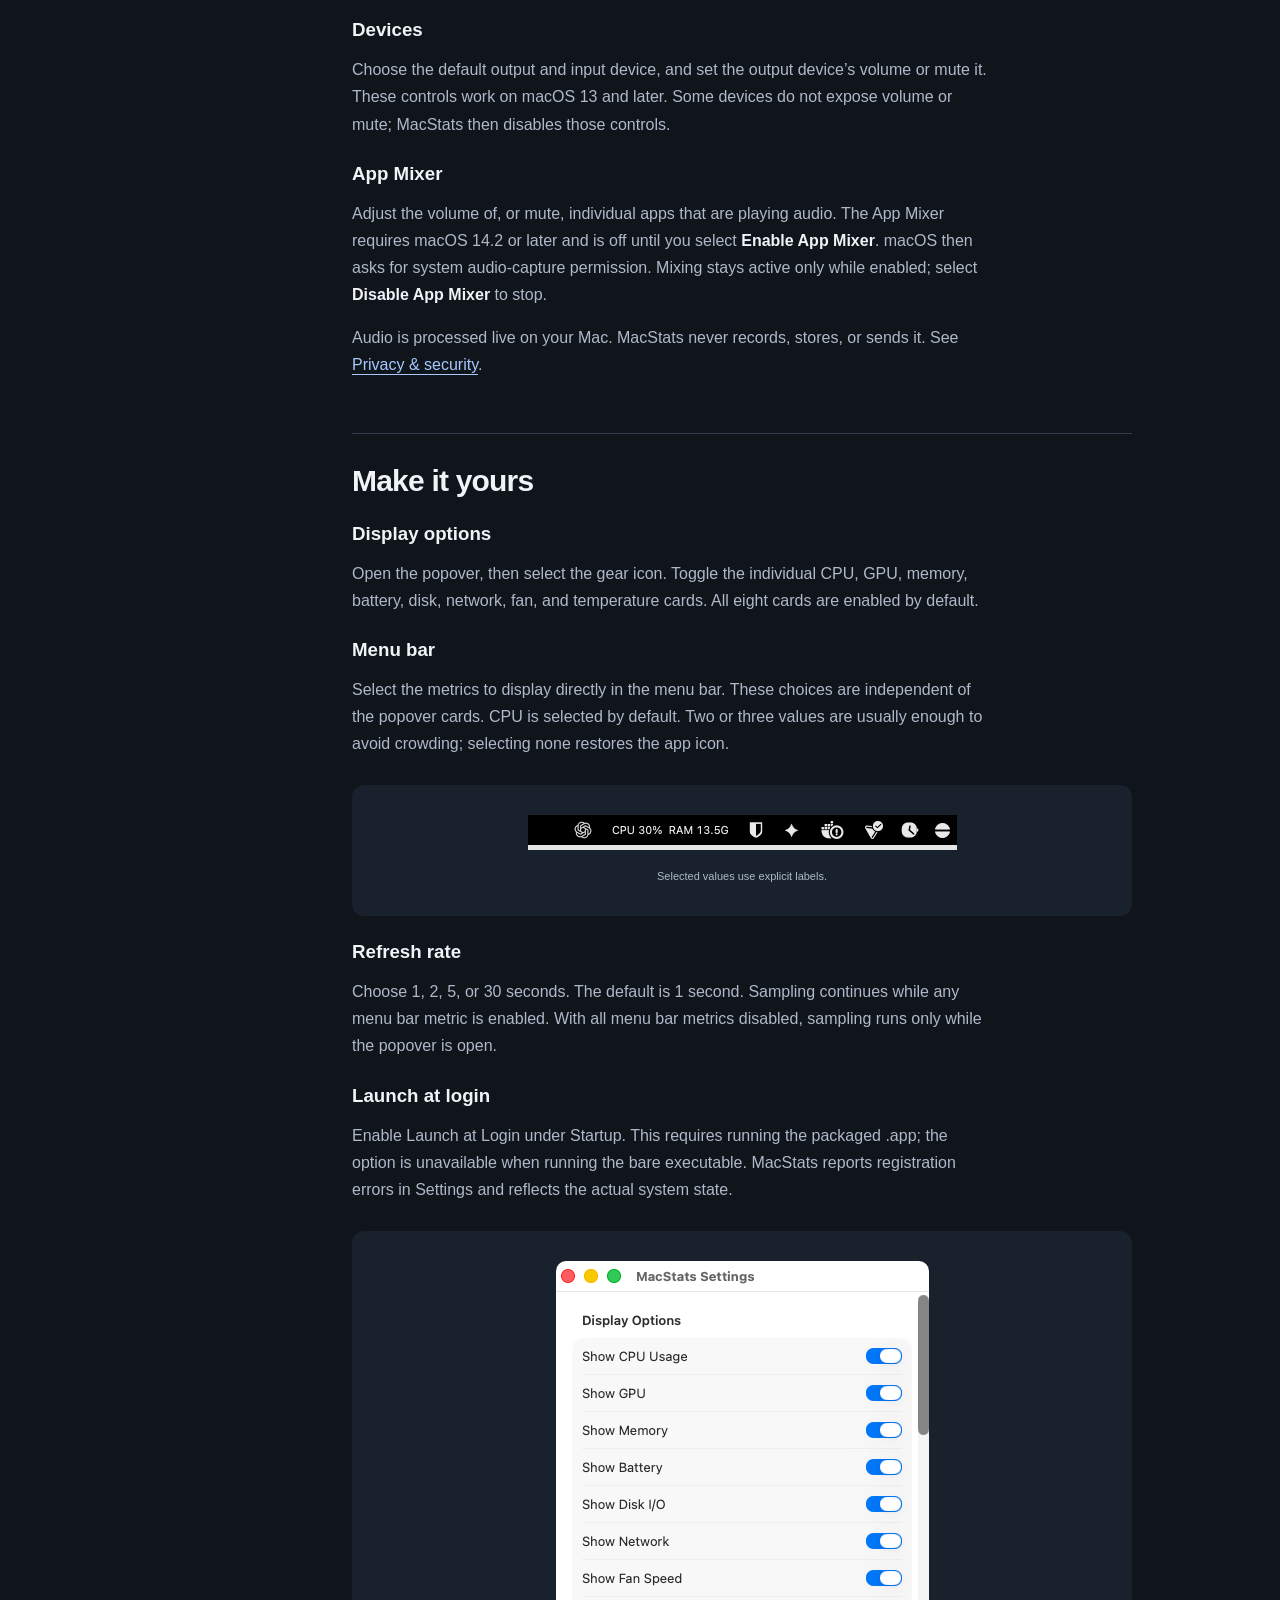
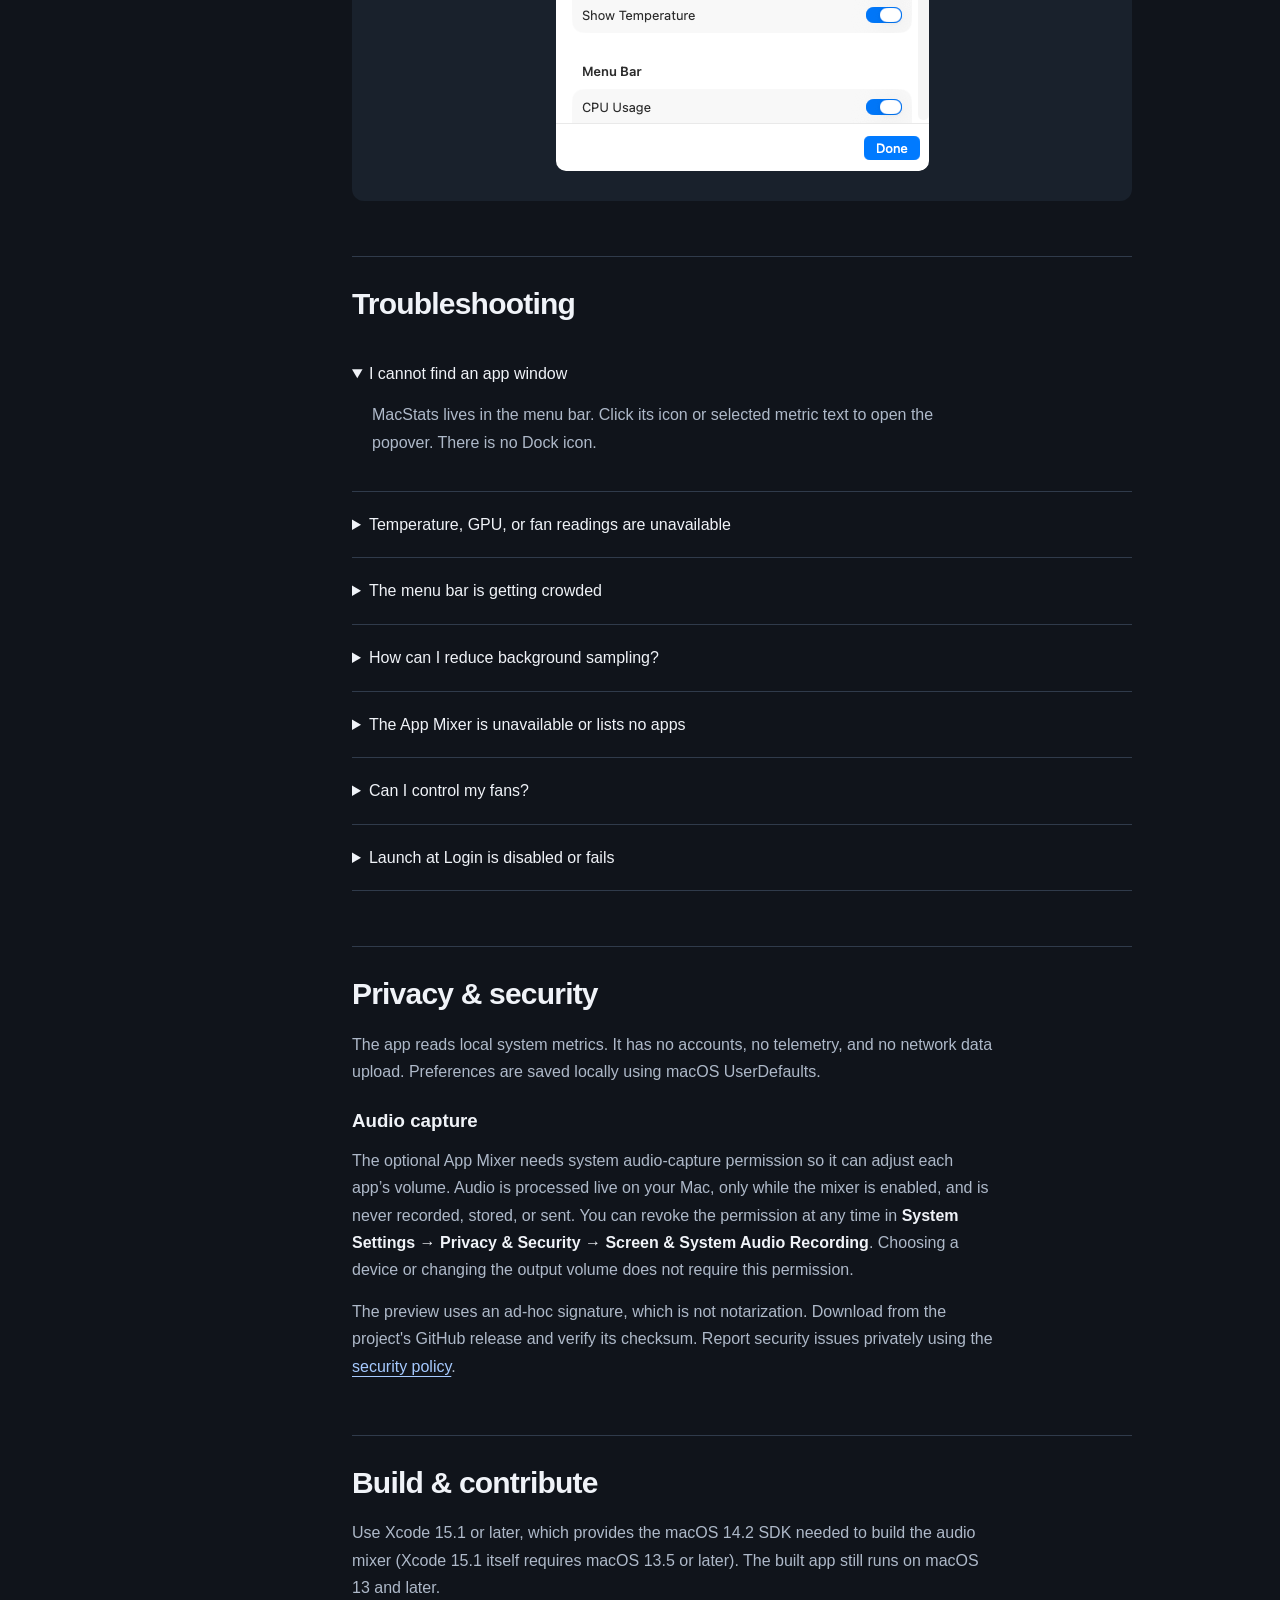
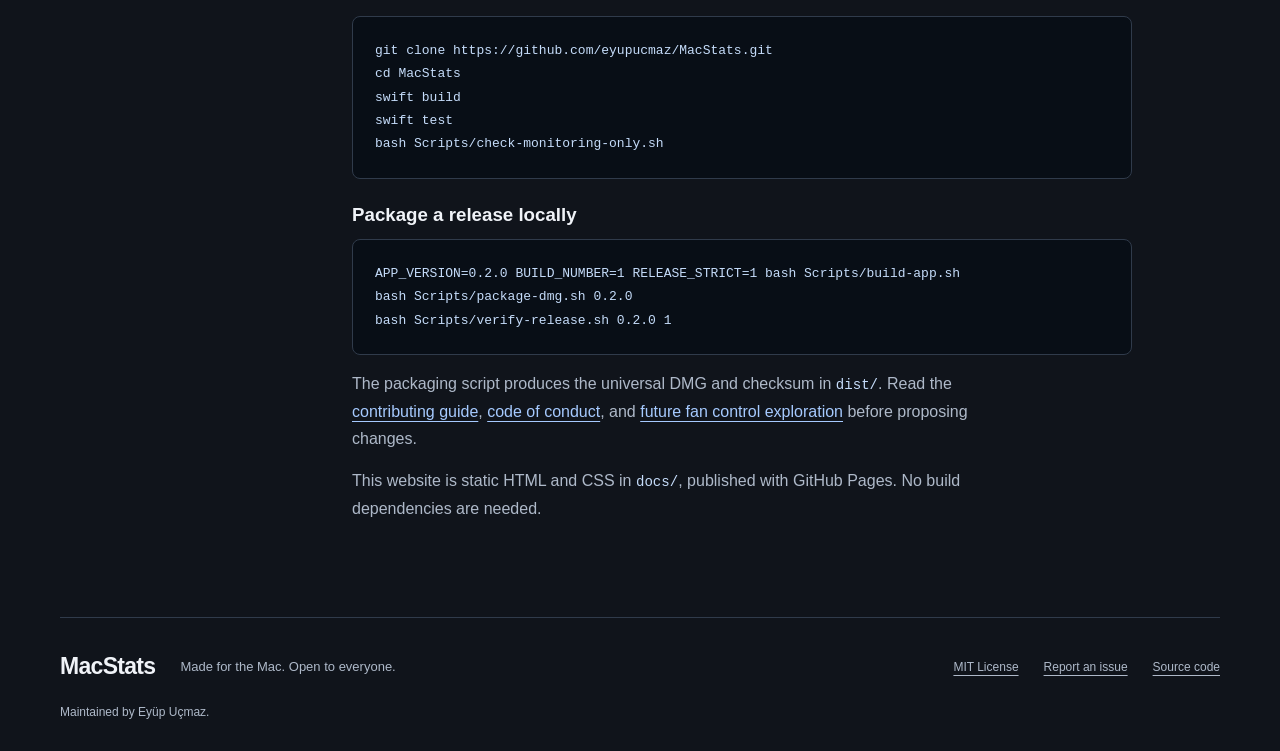
==== commit c2d08352: "Merge release/0.2.0" ====
--- a/docs/guide.html
+++ b/docs/guide.html
@@ -1,9 +1,9 @@
 <!doctype html>
-<html lang="en"><head><meta charset="utf-8"><meta name="viewport" content="width=device-width, initial-scale=1"><meta name="color-scheme" content="dark"><title>MacStats Wiki — Installation, settings & troubleshooting</title><meta name="description" content="The MacStats user guide: install the public preview, understand system metrics, customize your menu bar, and build from source."><meta property="og:title" content="MacStats Wiki — Installation, settings & troubleshooting"><meta property="og:description" content="The MacStats user guide: install the public preview, understand system metrics, customize your menu bar, and build from source."><meta property="og:type" content="website"><meta property="og:url" content="https://eyupucmaz.github.io/MacStats/guide.html"><link rel="canonical" href="https://eyupucmaz.github.io/MacStats/guide.html"><link rel="icon" href="assets/icon.png"><link rel="stylesheet" href="assets/style.css"></head><body><a class="skip" href="#main">Skip to content</a><header><a class="brand" href="index.html"><img src="assets/icon.png" width="36" height="36" alt="">MacStats</a><nav aria-label="Main navigation"><a href="index.html" >Overview</a><a href="guide.html" aria-current="page">Wiki</a><a href="https://github.com/eyupucmaz/MacStats">GitHub <span aria-hidden="true">↗</span></a></nav></header><div class="docs-layout"><aside><p>MacStats wiki</p><nav aria-label="Guide sections"><a href="#start">Welcome</a><a href="#install">Download & install</a><a href="#metrics">Understand the metrics</a><a href="#details">Details & history</a><a href="#audio">Audio controls</a><a href="#settings">Make it yours</a><a href="#troubleshooting">Troubleshooting</a><a href="#privacy">Privacy & security</a><a href="#development">Build & contribute</a></nav><a class="back" href="index.html">← Back to overview</a></aside><main id="main" class="guide"><p class="kicker">User guide / v0.1.0</p><h1>Small app.<br>Everything explained.</h1><section id="start"><h2>Welcome</h2><p class="lead">Everything you need to get MacStats running and make it your own.</p><p>MacStats is a native macOS menu bar app that monitors your Mac. The v0.1.0 public preview supports macOS 13 (Ventura) and later. The release is packaged as Universal 2 for Apple silicon and Intel; sensor availability varies by hardware.</p><div class="callout">MacStats never writes fan or SMC settings, and it does not include fan control or a privileged helper. The v0.1.0 preview is monitoring-only; optional <a href="#audio">audio controls</a> are coming in v0.2.0 and are available on the main branch.</div></section><section id="install"><h2>Download & install</h2><ol><li><a href="https://github.com/eyupucmaz/MacStats/releases/download/v0.1.0/MacStats-0.1.0-universal.dmg">Download MacStats-0.1.0-universal.dmg</a> and its <a href="https://github.com/eyupucmaz/MacStats/releases/download/v0.1.0/MacStats-0.1.0-universal.dmg.sha256">SHA-256 checksum</a> from the <a href="https://github.com/eyupucmaz/MacStats/releases/tag/v0.1.0">v0.1.0 release</a>.</li><li>Optionally verify the downloaded file using the command below.</li><li>Open the DMG and drag <strong>MacStats.app</strong> into Applications.</li><li>Open MacStats. This preview is ad-hoc signed and not notarized. If macOS blocks it, Control-click the app and choose <strong>Open</strong>, or use <strong>System Settings → Privacy &amp; Security → Open Anyway</strong>.</li><li>Find MacStats in your menu bar. It does not appear in the Dock.</li></ol><pre><code>cd ~/Downloads
-shasum -a 256 -c MacStats-0.1.0-universal.dmg.sha256</code></pre><p>Keep the DMG and checksum file in the same folder. A successful check reports <code>OK</code>. If verification fails, download both files again before opening the app.</p></section><section id="metrics"><h2>Understand the metrics</h2><div class="table-wrap"><table><thead><tr><th>Metric</th><th>What it tells you</th></tr></thead><tbody><tr><td>CPU</td><td>Processor utilization as a percentage.</td></tr><tr><td>Memory</td><td>Used and total RAM; the compact menu bar value shows used memory.</td></tr><tr><td>GPU</td><td>Graphics utilization when the hardware exposes it.</td></tr><tr><td>Battery</td><td>Charge level on Macs with a supported battery.</td></tr><tr><td>Disk</td><td>Startup disk capacity: percent used and free space, in decimal GB as Finder reports it (for example, “97% used · 15 GB free”). The menu bar shows percent used, such as <code>DSK 97%</code>. Coming in v0.2.0; v0.1.0 shows read and write throughput instead.</td></tr><tr><td>Network</td><td>Received and transmitted traffic rates.</td></tr><tr><td>Fan</td><td>Fan speed in RPM, where available. This is a reading, not a control.</td></tr><tr><td>Temperature</td><td>Available temperature readings in °C.</td></tr></tbody></table></div><p>Unavailable readings are shown as unavailable. Sensors differ across Mac models and macOS releases; a missing value does not necessarily mean the app is malfunctioning.</p><figure class="guide-figure"><img src="assets/overview.png" width="366" height="324" loading="lazy" alt="MacStats popover with eight metric cards: CPU, GPU, RAM, battery, disk, network, fan and temperature"><figcaption>Development build from the main branch, with the Disk capacity card and the Audio tab coming in v0.2.0. Each card opens a <a href="#details">detail page</a>.</figcaption></figure></section><section id="details"><h2>Details & history</h2><div class="callout">Coming in the next release and available on the main branch. The v0.1.0 download does not include detail pages.</div><p>Every card in the System tab opens a detail page in the same popover: live charts, a breakdown of the number on the card, and the context behind it, such as which processes are busiest. The cards stay the at-a-glance view; a page answers “why is this number what it is?”</p><h3>Open and close a page</h3><ul><li><strong>Click a card,</strong> or focus it with the keyboard and press Return or Space. The popover grows to fit the page, up to about 560 points tall, and then scrolls.</li><li><strong>Go back</strong> with the chevron next to the page title, <code>Esc</code>, or <code>⌘[</code>. Closing the popover returns it to the cards, so the next open starts there.</li><li><strong>From the menu:</strong> right-click (or Control-click) MacStats in the menu bar, or select ⋯ in the popover, then choose <strong>Details</strong> and a metric. The popover opens straight on that page.</li><li><strong>One click, one page:</strong> when the menu bar shows exactly one metric, turn on <strong>Settings → Details → Open details when clicking a single menu bar metric</strong> and a click on it opens that metric’s page instead of the cards. It is off by default.</li></ul><h3>Charts</h3><p>Pick a range of <strong>1m</strong>, <strong>5m</strong> (the default), <strong>15m</strong>, or <strong>1h</strong> with the selector under the page title. Hover over a chart to read the exact value and time under the pointer; below each chart, <strong>Min</strong>, <strong>Avg</strong>, and <strong>Max</strong> summarize the visible range. Where MacStats was not sampling, the chart shows a gap rather than an invented line. With VoiceOver, every value is labelled and each chart offers an audio graph.</p><p>History is recorded whenever MacStats samples: always while a metric is shown in the menu bar, otherwise while the popover is open. A few series are recorded only while their page is open (disk activity, battery power, the GPU renderer and tiler split, the memory pressure, power source and thermal state bands, a second fan, and the sensor minimums and maximums), and the page says so. Values your Mac does not expose are hidden or marked “Not available on this Mac”, never shown as zero.</p><h3>CPU</h3><p>Total usage in large type with its user, system, and idle split, and a stacked chart of user and system time. <strong>Cores</strong> shows a bar per core, grouped by core type with each group’s average. <strong>Load Average</strong> gives the 1, 5, and 15-minute load next to the number of cores. <strong>Top Processes</strong> lists the five processes using the most CPU, refreshed every 2 seconds, and <strong>About This CPU</strong> shows the chip, its core counts, uptime, and the thermal state.</p><h3>GPU</h3><p>Overall utilization and its history, plus the renderer (pixel work) and tiler (geometry work) split when the graphics driver reports it. <strong>GPU Memory</strong> shows memory in use and allocated; on Apple silicon this is part of the unified RAM, not separate video memory. <strong>About This GPU</strong> shows the model, GPU cores, and Metal device; a Mac with several GPUs lists each one. Per-app GPU usage is not shown: macOS has no public API for it.</p><figure class="guide-figure pair"><img src="assets/details/detail-cpu.png" width="300" height="481" loading="lazy" alt="MacStats CPU page: usage of about one quarter split into user and system, a five-minute stacked usage chart with minimum, average and maximum, and per-core bars for super and efficiency cores"><img src="assets/details/detail-gpu.png" width="300" height="481" loading="lazy" alt="MacStats GPU page: overall utilization with renderer and tiler values, a five-minute usage chart, and GPU memory in use and allocated"><figcaption>The CPU and GPU pages. Charts show the last 5 minutes by default.</figcaption></figure><h3>Memory</h3><p>Used memory and the memory pressure level macOS reports (Normal, Warning, or Critical), then charts of memory used and memory pressure. The pressure line is wired plus compressed memory as a share of RAM, with a band of the reported level underneath. <strong>Breakdown</strong> splits RAM into app memory, wired, compressed, cached files, and free, as Activity Monitor does. <strong>Swap &amp; paging</strong> shows swap used and the rates of page-ins, page-outs, swap-ins, swap-outs, compressions, and decompressions. <strong>Top processes</strong> lists the five largest memory footprints, with each app’s helpers counted in, and <strong>About</strong> shows physical memory and page size.</p><h3>Disk</h3><p><strong>Startup Disk</strong> shows percent used and free space, with a bar of used, purgeable, and available space and the volume’s name, file system, and FileVault status. <strong>All Volumes</strong> lists every mounted volume with its kind (internal, external, removable, or network) and free space. <strong>Disk Activity</strong> charts read and write throughput, with the data read and written since startup. <strong>Processes by Disk I/O</strong> lists the processes reading and writing the most, and <strong>About</strong> shows the drive’s model, type, connection, and firmware.</p><figure class="guide-figure"><img src="assets/details/detail-ram.png" width="300" height="481" loading="lazy" alt="MacStats Memory page: used memory with the Normal pressure level, a five-minute memory used chart, and a memory pressure chart with its level band"><figcaption>The Memory page.</figcaption></figure><h3>Network</h3><p>Live download and upload rates, a throughput chart, and <strong>Totals</strong> since MacStats started and since boot. <strong>Interfaces</strong> lists each connected interface (Wi-Fi, Ethernet, or other) with its current rates, totals, IPv4 and IPv6 addresses, and link speed, and marks the primary one. <strong>Wi-Fi</strong> shows signal, noise, transmit rate, and channel. Your public IP address and per-app traffic are not shown by design.</p><h3>Battery</h3><p>Charge and state, time until full or remaining, and battery power in watts. <strong>Battery Level</strong> charts the charge with a band showing when the Mac was charging, on AC power, or discharging, and <strong>Battery power</strong> charts the watts going into or out of the battery. <strong>Power adapter</strong> shows whether an adapter is connected and its wattage, <strong>Battery health</strong> shows the cycle count, condition, maximum and design capacity, and health, and <strong>Modes</strong> shows Low Power Mode. A Mac without a battery shows its power source only.</p><figure class="guide-figure pair"><img src="assets/details/detail-network.png" width="300" height="442" loading="lazy" alt="MacStats Network page: download and upload rates, a five-minute throughput chart with minimum, average and maximum, and totals since MacStats started and since boot"><img src="assets/details/detail-battery.png" width="300" height="481" loading="lazy" alt="MacStats Battery page: a full battery on AC power, a five-minute battery level chart with its power source band, and a battery power chart"><figcaption>The Network and Battery pages. The Network image stops above the interfaces and their addresses.</figcaption></figure><h3>Fan</h3><p>The current speed of each fan and its RPM history, then <strong>Fans</strong>: for every fan, its minimum, maximum, and target speed and a gauge of its current speed as a share of the maximum. A fanless Mac says so. These are readings only; MacStats never sets fan speeds.</p><h3>Temperature</h3><p>The CPU temperature from the card and the thermal state macOS reports, a temperature chart with a band of thermal states underneath, and <strong>Sensors</strong>: every SMC temperature sensor mapped for your Mac’s chip, grouped into performance cores, efficiency cores, GPU, SoC and other, battery, and storage. Each group shows its hottest sensor now and the lowest and highest readings since MacStats started; click a group to list its sensors. Temperatures are in degrees Celsius.</p><figure class="guide-figure pair"><img src="assets/details/detail-fan.png" width="300" height="474" loading="lazy" alt="MacStats Fan page: one fan at about 2,500 RPM, a five-minute fan speed chart, and the fan's minimum, maximum and target speeds with a gauge"><img src="assets/details/detail-temp.png" width="300" height="481" loading="lazy" alt="MacStats Temperature page: CPU temperature with a Nominal thermal state, a five-minute temperature chart with its thermal state band, and grouped sensors with now, minimum and maximum"><figcaption>The Fan and Temperature pages.</figcaption></figure><h3>Privacy</h3><p>History is kept in memory only, for the last hour. Nothing is written to disk, and quitting MacStats clears it. The pages make no network requests. Per-process GPU and network usage are not shown because macOS has no public API for them, and your public IP address is not shown because looking it up would mean contacting an outside server. The Wi-Fi network name needs Location access, which MacStats never requests, so it normally does not appear. Process lists include only the processes MacStats is allowed to inspect.</p></section><section id="audio"><h2>Audio controls</h2><div class="callout">Coming in v0.2.0 and available on the main branch. The v0.1.0 download does not include the Audio tab.</div><p>The popover has two tabs: <strong>System</strong> for metrics and <strong>Audio</strong> for optional sound controls. Nothing changes until you use a control.</p><h3>Devices</h3><p>Choose the default output and input device, and set the output device’s volume or mute it. These controls work on macOS 13 and later. Some devices do not expose volume or mute; MacStats then disables those controls.</p><h3>App Mixer</h3><p>Adjust the volume of, or mute, individual apps that are playing audio. The App Mixer requires macOS 14.2 or later and is off until you select <strong>Enable App Mixer</strong>. macOS then asks for system audio-capture permission. Mixing stays active only while enabled; select <strong>Disable App Mixer</strong> to stop.</p><p>Audio is processed live on your Mac. MacStats never records, stores, or sends it. See <a href="#privacy">Privacy &amp; security</a>.</p></section><section id="settings"><h2>Make it yours</h2><h3>Display options</h3><p>Open the popover, then select the gear icon. Toggle the individual CPU, GPU, memory, battery, disk, network, fan, and temperature cards. All eight cards are enabled by default.</p><h3>Menu bar</h3><p>Select the metrics to display directly in the menu bar. These choices are independent of the popover cards. CPU is selected by default. Two or three values are usually enough to avoid crowding; selecting none restores the app icon.</p><figure class="guide-figure wide"><img src="assets/menu-bar.png" width="429" height="31" loading="lazy" alt="MacStats CPU and RAM values in the menu bar"><figcaption>Selected values use explicit labels.</figcaption></figure><h3>Refresh rate</h3><p>Choose 1, 2, 5, or 30 seconds. The default is 1 second. Sampling continues while any menu bar metric is enabled. With all menu bar metrics disabled, sampling runs only while the popover is open.</p><h3>Launch at login</h3><p>Enable Launch at Login under Startup. This requires running the packaged .app; the option is unavailable when running the bare executable. MacStats reports registration errors in Settings and reflects the actual system state.</p><figure class="guide-figure"><img src="assets/settings.png" width="373" height="510" loading="lazy" alt="Settings window showing display options and the menu bar section"></figure></section><section id="troubleshooting"><h2>Troubleshooting</h2><details open><summary>I cannot find an app window</summary><p>MacStats lives in the menu bar. Click its icon or selected metric text to open the popover. There is no Dock icon.</p></details><details><summary>Temperature, GPU, or fan readings are unavailable</summary><p>These values depend on hardware and macOS exposing the relevant sensors. Some Macs have no fan. MacStats does not substitute invented readings for unsupported data.</p></details><details><summary>The menu bar is getting crowded</summary><p>Open Settings and deselect some Menu Bar metrics. You can still keep those cards visible inside the popover.</p></details><details><summary>How can I reduce background sampling?</summary><p>Choose a longer refresh interval. To pause sampling whenever the popover is closed, deselect every Menu Bar metric.</p></details><details><summary>The App Mixer is unavailable or lists no apps</summary><p>The App Mixer requires macOS 14.2 or later and is not part of v0.1.0. Make sure MacStats is allowed in <strong>System Settings → Privacy &amp; Security → Screen &amp; System Audio Recording</strong>. Only apps that are currently playing audio appear in the mixer.</p></details><details><summary>Can I control my fans?</summary><p>No. MacStats never writes fan or SMC settings; fan speed is a reading only.</p></details><details><summary>Launch at Login is disabled or fails</summary><p>Run MacStats from its .app bundle in Applications. Read the status and any error shown under Startup in Settings; registration must succeed before the setting takes effect.</p></details></section><section id="privacy"><h2>Privacy & security</h2><p>The app reads local system metrics. It has no accounts, no telemetry, and no network data upload. Preferences are saved locally using macOS UserDefaults.</p><h3>Audio capture</h3><p>Coming in v0.2.0: the optional App Mixer needs system audio-capture permission so it can adjust each app’s volume. Audio is processed live on your Mac, only while the mixer is enabled, and is never recorded, stored, or sent. You can revoke the permission at any time in <strong>System Settings → Privacy &amp; Security → Screen &amp; System Audio Recording</strong>. Choosing a device or changing the output volume does not require this permission.</p><p>The preview uses an ad-hoc signature, which is not notarization. Download from the project's GitHub release and verify its checksum. Report security issues privately using the <a href="https://github.com/eyupucmaz/MacStats/blob/main/SECURITY.md">security policy</a>.</p></section><section id="development"><h2>Build & contribute</h2><p>Use Xcode 15.1 or later, which provides the macOS 14.2 SDK needed to build the audio mixer (Xcode 15.1 itself requires macOS 13.5 or later). The built app still runs on macOS 13 and later.</p><pre><code>git clone https://github.com/eyupucmaz/MacStats.git
+<html lang="en"><head><meta charset="utf-8"><meta name="viewport" content="width=device-width, initial-scale=1"><meta name="color-scheme" content="dark"><title>MacStats Wiki — Installation, settings & troubleshooting</title><meta name="description" content="The MacStats user guide: install the public preview, understand system metrics, customize your menu bar, and build from source."><meta property="og:title" content="MacStats Wiki — Installation, settings & troubleshooting"><meta property="og:description" content="The MacStats user guide: install the public preview, understand system metrics, customize your menu bar, and build from source."><meta property="og:type" content="website"><meta property="og:url" content="https://eyupucmaz.github.io/MacStats/guide.html"><link rel="canonical" href="https://eyupucmaz.github.io/MacStats/guide.html"><link rel="icon" href="assets/icon.png"><link rel="stylesheet" href="assets/style.css"></head><body><a class="skip" href="#main">Skip to content</a><header><a class="brand" href="index.html"><img src="assets/icon.png" width="36" height="36" alt="">MacStats</a><nav aria-label="Main navigation"><a href="index.html" >Overview</a><a href="guide.html" aria-current="page">Wiki</a><a href="https://github.com/eyupucmaz/MacStats">GitHub <span aria-hidden="true">↗</span></a></nav></header><div class="docs-layout"><aside><p>MacStats wiki</p><nav aria-label="Guide sections"><a href="#start">Welcome</a><a href="#install">Download & install</a><a href="#metrics">Understand the metrics</a><a href="#details">Details & history</a><a href="#audio">Audio controls</a><a href="#settings">Make it yours</a><a href="#troubleshooting">Troubleshooting</a><a href="#privacy">Privacy & security</a><a href="#development">Build & contribute</a></nav><a class="back" href="index.html">← Back to overview</a></aside><main id="main" class="guide"><p class="kicker">User guide / v0.2.0</p><h1>Small app.<br>Everything explained.</h1><section id="start"><h2>Welcome</h2><p class="lead">Everything you need to get MacStats running and make it your own.</p><p>MacStats is a native macOS menu bar app that monitors your Mac. The v0.2.0 public preview supports macOS 13 (Ventura) and later. The release is packaged as Universal 2 for Apple silicon and Intel; sensor availability varies by hardware.</p><div class="callout">MacStats never writes fan or SMC settings, and it does not include fan control or a privileged helper. Its system metrics are read-only; the optional <a href="#audio">audio controls</a> only change audio devices and app volumes.</div></section><section id="install"><h2>Download & install</h2><ol><li><a href="https://github.com/eyupucmaz/MacStats/releases/download/v0.2.0/MacStats-0.2.0-universal.dmg">Download MacStats-0.2.0-universal.dmg</a> and its <a href="https://github.com/eyupucmaz/MacStats/releases/download/v0.2.0/MacStats-0.2.0-universal.dmg.sha256">SHA-256 checksum</a> from the <a href="https://github.com/eyupucmaz/MacStats/releases/tag/v0.2.0">v0.2.0 release</a>.</li><li>Optionally verify the downloaded file using the command below.</li><li>Open the DMG and drag <strong>MacStats.app</strong> into Applications.</li><li>Open MacStats. This preview is ad-hoc signed and not notarized. If macOS blocks it, Control-click the app and choose <strong>Open</strong>, or use <strong>System Settings → Privacy &amp; Security → Open Anyway</strong>.</li><li>Find MacStats in your menu bar. It does not appear in the Dock.</li></ol><pre><code>cd ~/Downloads
+shasum -a 256 -c MacStats-0.2.0-universal.dmg.sha256</code></pre><p>Keep the DMG and checksum file in the same folder. A successful check reports <code>OK</code>. If verification fails, download both files again before opening the app.</p></section><section id="metrics"><h2>Understand the metrics</h2><div class="table-wrap"><table><thead><tr><th>Metric</th><th>What it tells you</th></tr></thead><tbody><tr><td>CPU</td><td>Processor utilization as a percentage.</td></tr><tr><td>Memory</td><td>Used and total RAM; the compact menu bar value shows used memory.</td></tr><tr><td>GPU</td><td>Graphics utilization when the hardware exposes it.</td></tr><tr><td>Battery</td><td>Charge level on Macs with a supported battery.</td></tr><tr><td>Disk</td><td>Startup disk capacity: percent used and free space, in decimal GB as Finder reports it (for example, “97% used · 15 GB free”). The menu bar shows percent used, such as <code>DSK 97%</code>.</td></tr><tr><td>Network</td><td>Received and transmitted traffic rates.</td></tr><tr><td>Fan</td><td>Fan speed in RPM, where available. This is a reading, not a control.</td></tr><tr><td>Temperature</td><td>Available temperature readings in °C.</td></tr></tbody></table></div><p>Unavailable readings are shown as unavailable. Sensors differ across Mac models and macOS releases; a missing value does not necessarily mean the app is malfunctioning.</p><figure class="guide-figure"><img src="assets/overview.png" width="366" height="324" loading="lazy" alt="MacStats popover with eight metric cards: CPU, GPU, RAM, battery, disk, network, fan and temperature"><figcaption>Each card opens a <a href="#details">detail page</a>.</figcaption></figure></section><section id="details"><h2>Details & history</h2><p>Every card in the System tab opens a detail page in the same popover: live charts, a breakdown of the number on the card, and the context behind it, such as which processes are busiest. The cards stay the at-a-glance view; a page answers “why is this number what it is?”</p><h3>Open and close a page</h3><ul><li><strong>Click a card,</strong> or focus it with the keyboard and press Return or Space. The popover grows to fit the page, up to about 560 points tall, and then scrolls.</li><li><strong>Go back</strong> with the chevron next to the page title, <code>Esc</code>, or <code>⌘[</code>. Closing the popover returns it to the cards, so the next open starts there.</li><li><strong>From the menu:</strong> right-click (or Control-click) MacStats in the menu bar, or select ⋯ in the popover, then choose <strong>Details</strong> and a metric. The popover opens straight on that page.</li><li><strong>One click, one page:</strong> when the menu bar shows exactly one metric, turn on <strong>Settings → Details → Open details when clicking a single menu bar metric</strong> and a click on it opens that metric’s page instead of the cards. It is off by default.</li></ul><h3>Charts</h3><p>Pick a range of <strong>1m</strong>, <strong>5m</strong> (the default), <strong>15m</strong>, or <strong>1h</strong> with the selector under the page title. Hover over a chart to read the exact value and time under the pointer; below each chart, <strong>Min</strong>, <strong>Avg</strong>, and <strong>Max</strong> summarize the visible range. Where MacStats was not sampling, the chart shows a gap rather than an invented line. With VoiceOver, every value is labelled and each chart offers an audio graph.</p><p>History is recorded whenever MacStats samples: always while a metric is shown in the menu bar, otherwise while the popover is open. A few series are recorded only while their page is open (disk activity, battery power, the GPU renderer and tiler split, the memory pressure, power source and thermal state bands, a second fan, and the sensor minimums and maximums), and the page says so. Values your Mac does not expose are hidden or marked “Not available on this Mac”, never shown as zero.</p><h3>CPU</h3><p>Total usage in large type with its user, system, and idle split, and a stacked chart of user and system time. <strong>Cores</strong> shows a bar per core, grouped by core type with each group’s average. <strong>Load Average</strong> gives the 1, 5, and 15-minute load next to the number of cores. <strong>Top Processes</strong> lists the five processes using the most CPU, refreshed every 2 seconds, and <strong>About This CPU</strong> shows the chip, its core counts, uptime, and the thermal state.</p><h3>GPU</h3><p>Overall utilization and its history, plus the renderer (pixel work) and tiler (geometry work) split when the graphics driver reports it. <strong>GPU Memory</strong> shows memory in use and allocated; on Apple silicon this is part of the unified RAM, not separate video memory. <strong>About This GPU</strong> shows the model, GPU cores, and Metal device; a Mac with several GPUs lists each one. Per-app GPU usage is not shown: macOS has no public API for it.</p><figure class="guide-figure pair"><img src="assets/details/detail-cpu.png" width="300" height="481" loading="lazy" alt="MacStats CPU page: usage of about one quarter split into user and system, a five-minute stacked usage chart with minimum, average and maximum, and per-core bars for super and efficiency cores"><img src="assets/details/detail-gpu.png" width="300" height="481" loading="lazy" alt="MacStats GPU page: overall utilization with renderer and tiler values, a five-minute usage chart, and GPU memory in use and allocated"><figcaption>The CPU and GPU pages. Charts show the last 5 minutes by default.</figcaption></figure><h3>Memory</h3><p>Used memory and the memory pressure level macOS reports (Normal, Warning, or Critical), then charts of memory used and memory pressure. The pressure line is wired plus compressed memory as a share of RAM, with a band of the reported level underneath. <strong>Breakdown</strong> splits RAM into app memory, wired, compressed, cached files, and free, as Activity Monitor does. <strong>Swap &amp; paging</strong> shows swap used and the rates of page-ins, page-outs, swap-ins, swap-outs, compressions, and decompressions. <strong>Top processes</strong> lists the five largest memory footprints, with each app’s helpers counted in, and <strong>About</strong> shows physical memory and page size.</p><h3>Disk</h3><p><strong>Startup Disk</strong> shows percent used and free space, with a bar of used, purgeable, and available space and the volume’s name, file system, and FileVault status. <strong>All Volumes</strong> lists every mounted volume with its kind (internal, external, removable, or network) and free space. <strong>Disk Activity</strong> charts read and write throughput, with the data read and written since startup. <strong>Processes by Disk I/O</strong> lists the processes reading and writing the most, and <strong>About</strong> shows the drive’s model, type, connection, and firmware.</p><figure class="guide-figure"><img src="assets/details/detail-ram.png" width="300" height="481" loading="lazy" alt="MacStats Memory page: used memory with the Normal pressure level, a five-minute memory used chart, and a memory pressure chart with its level band"><figcaption>The Memory page.</figcaption></figure><h3>Network</h3><p>Live download and upload rates, a throughput chart, and <strong>Totals</strong> since MacStats started and since boot. <strong>Interfaces</strong> lists each connected interface (Wi-Fi, Ethernet, or other) with its current rates, totals, IPv4 and IPv6 addresses, and link speed, and marks the primary one. <strong>Wi-Fi</strong> shows signal, noise, transmit rate, and channel. Your public IP address and per-app traffic are not shown by design.</p><h3>Battery</h3><p>Charge and state, time until full or remaining, and battery power in watts. <strong>Battery Level</strong> charts the charge with a band showing when the Mac was charging, on AC power, or discharging, and <strong>Battery power</strong> charts the watts going into or out of the battery. <strong>Power adapter</strong> shows whether an adapter is connected and its wattage, <strong>Battery health</strong> shows the cycle count, condition, maximum and design capacity, and health, and <strong>Modes</strong> shows Low Power Mode. A Mac without a battery shows its power source only.</p><figure class="guide-figure pair"><img src="assets/details/detail-network.png" width="300" height="442" loading="lazy" alt="MacStats Network page: download and upload rates, a five-minute throughput chart with minimum, average and maximum, and totals since MacStats started and since boot"><img src="assets/details/detail-battery.png" width="300" height="481" loading="lazy" alt="MacStats Battery page: a full battery on AC power, a five-minute battery level chart with its power source band, and a battery power chart"><figcaption>The Network and Battery pages. The Network image stops above the interfaces and their addresses.</figcaption></figure><h3>Fan</h3><p>The current speed of each fan and its RPM history, then <strong>Fans</strong>: for every fan, its minimum, maximum, and target speed and a gauge of its current speed as a share of the maximum. A fanless Mac says so. These are readings only; MacStats never sets fan speeds.</p><h3>Temperature</h3><p>The CPU temperature from the card and the thermal state macOS reports, a temperature chart with a band of thermal states underneath, and <strong>Sensors</strong>: every SMC temperature sensor mapped for your Mac’s chip, grouped into performance cores, efficiency cores, GPU, SoC and other, battery, and storage. Each group shows its hottest sensor now and the lowest and highest readings since MacStats started; click a group to list its sensors. Temperatures are in degrees Celsius.</p><figure class="guide-figure pair"><img src="assets/details/detail-fan.png" width="300" height="474" loading="lazy" alt="MacStats Fan page: one fan at about 2,500 RPM, a five-minute fan speed chart, and the fan's minimum, maximum and target speeds with a gauge"><img src="assets/details/detail-temp.png" width="300" height="481" loading="lazy" alt="MacStats Temperature page: CPU temperature with a Nominal thermal state, a five-minute temperature chart with its thermal state band, and grouped sensors with now, minimum and maximum"><figcaption>The Fan and Temperature pages.</figcaption></figure><h3>Privacy</h3><p>History is kept in memory only, for the last hour. Nothing is written to disk, and quitting MacStats clears it. The pages make no network requests. Per-process GPU and network usage are not shown because macOS has no public API for them, and your public IP address is not shown because looking it up would mean contacting an outside server. The Wi-Fi network name needs Location access, which MacStats never requests, so it normally does not appear. Process lists include only the processes MacStats is allowed to inspect.</p></section><section id="audio"><h2>Audio controls</h2><p>The popover has two tabs: <strong>System</strong> for metrics and <strong>Audio</strong> for optional sound controls. Nothing changes until you use a control.</p><h3>Devices</h3><p>Choose the default output and input device, and set the output device’s volume or mute it. These controls work on macOS 13 and later. Some devices do not expose volume or mute; MacStats then disables those controls.</p><h3>App Mixer</h3><p>Adjust the volume of, or mute, individual apps that are playing audio. The App Mixer requires macOS 14.2 or later and is off until you select <strong>Enable App Mixer</strong>. macOS then asks for system audio-capture permission. Mixing stays active only while enabled; select <strong>Disable App Mixer</strong> to stop.</p><p>Audio is processed live on your Mac. MacStats never records, stores, or sends it. See <a href="#privacy">Privacy &amp; security</a>.</p></section><section id="settings"><h2>Make it yours</h2><h3>Display options</h3><p>Open the popover, then select the gear icon. Toggle the individual CPU, GPU, memory, battery, disk, network, fan, and temperature cards. All eight cards are enabled by default.</p><h3>Menu bar</h3><p>Select the metrics to display directly in the menu bar. These choices are independent of the popover cards. CPU is selected by default. Two or three values are usually enough to avoid crowding; selecting none restores the app icon.</p><figure class="guide-figure wide"><img src="assets/menu-bar.png" width="429" height="31" loading="lazy" alt="MacStats CPU and RAM values in the menu bar"><figcaption>Selected values use explicit labels.</figcaption></figure><h3>Refresh rate</h3><p>Choose 1, 2, 5, or 30 seconds. The default is 1 second. Sampling continues while any menu bar metric is enabled. With all menu bar metrics disabled, sampling runs only while the popover is open.</p><h3>Launch at login</h3><p>Enable Launch at Login under Startup. This requires running the packaged .app; the option is unavailable when running the bare executable. MacStats reports registration errors in Settings and reflects the actual system state.</p><figure class="guide-figure"><img src="assets/settings.png" width="373" height="510" loading="lazy" alt="Settings window showing display options and the menu bar section"></figure></section><section id="troubleshooting"><h2>Troubleshooting</h2><details open><summary>I cannot find an app window</summary><p>MacStats lives in the menu bar. Click its icon or selected metric text to open the popover. There is no Dock icon.</p></details><details><summary>Temperature, GPU, or fan readings are unavailable</summary><p>These values depend on hardware and macOS exposing the relevant sensors. Some Macs have no fan. MacStats does not substitute invented readings for unsupported data.</p></details><details><summary>The menu bar is getting crowded</summary><p>Open Settings and deselect some Menu Bar metrics. You can still keep those cards visible inside the popover.</p></details><details><summary>How can I reduce background sampling?</summary><p>Choose a longer refresh interval. To pause sampling whenever the popover is closed, deselect every Menu Bar metric.</p></details><details><summary>The App Mixer is unavailable or lists no apps</summary><p>The App Mixer requires macOS 14.2 or later. Make sure MacStats is allowed in <strong>System Settings → Privacy &amp; Security → Screen &amp; System Audio Recording</strong>. Only apps that are currently playing audio appear in the mixer. After you update MacStats, macOS asks for this permission again because each preview build has a new ad-hoc signature.</p></details><details><summary>Can I control my fans?</summary><p>No. MacStats never writes fan or SMC settings; fan speed is a reading only.</p></details><details><summary>Launch at Login is disabled or fails</summary><p>Run MacStats from its .app bundle in Applications. Read the status and any error shown under Startup in Settings; registration must succeed before the setting takes effect.</p></details></section><section id="privacy"><h2>Privacy & security</h2><p>The app reads local system metrics. It has no accounts, no telemetry, and no network data upload. Preferences are saved locally using macOS UserDefaults.</p><h3>Audio capture</h3><p>The optional App Mixer needs system audio-capture permission so it can adjust each app’s volume. Audio is processed live on your Mac, only while the mixer is enabled, and is never recorded, stored, or sent. You can revoke the permission at any time in <strong>System Settings → Privacy &amp; Security → Screen &amp; System Audio Recording</strong>. Choosing a device or changing the output volume does not require this permission.</p><p>The preview uses an ad-hoc signature, which is not notarization. Download from the project's GitHub release and verify its checksum. Report security issues privately using the <a href="https://github.com/eyupucmaz/MacStats/blob/main/SECURITY.md">security policy</a>.</p></section><section id="development"><h2>Build & contribute</h2><p>Use Xcode 15.1 or later, which provides the macOS 14.2 SDK needed to build the audio mixer (Xcode 15.1 itself requires macOS 13.5 or later). The built app still runs on macOS 13 and later.</p><pre><code>git clone https://github.com/eyupucmaz/MacStats.git
 cd MacStats
 swift build
 swift test
-bash Scripts/check-monitoring-only.sh</code></pre><h3>Package a release locally</h3><pre><code>APP_VERSION=0.1.0 BUILD_NUMBER=1 RELEASE_STRICT=1 bash Scripts/build-app.sh
-bash Scripts/package-dmg.sh 0.1.0
-bash Scripts/verify-release.sh 0.1.0 1</code></pre><p>The packaging script produces the universal DMG and checksum in <code>dist/</code>. Read the <a href="https://github.com/eyupucmaz/MacStats/blob/main/CONTRIBUTING.md">contributing guide</a>, <a href="https://github.com/eyupucmaz/MacStats/blob/main/CODE_OF_CONDUCT.md">code of conduct</a>, and <a href="https://github.com/eyupucmaz/MacStats/blob/main/docs/FAN_CONTROL.md">future fan control exploration</a> before proposing changes.</p><p>This website is static HTML and CSS in <code>docs/</code>, published with GitHub Pages. No build dependencies are needed.</p></section></main></div><footer><a class="brand" href="index.html">MacStats</a><p>Made for the Mac. Open to everyone.</p><div><a href="https://github.com/eyupucmaz/MacStats/blob/main/LICENSE">MIT License</a><a href="https://github.com/eyupucmaz/MacStats/issues">Report an issue</a><a href="https://github.com/eyupucmaz/MacStats">Source code</a></div><small>Maintained by Eyüp Uçmaz.</small></footer></body></html>+bash Scripts/check-monitoring-only.sh</code></pre><h3>Package a release locally</h3><pre><code>APP_VERSION=0.2.0 BUILD_NUMBER=1 RELEASE_STRICT=1 bash Scripts/build-app.sh
+bash Scripts/package-dmg.sh 0.2.0
+bash Scripts/verify-release.sh 0.2.0 1</code></pre><p>The packaging script produces the universal DMG and checksum in <code>dist/</code>. Read the <a href="https://github.com/eyupucmaz/MacStats/blob/main/CONTRIBUTING.md">contributing guide</a>, <a href="https://github.com/eyupucmaz/MacStats/blob/main/CODE_OF_CONDUCT.md">code of conduct</a>, and <a href="https://github.com/eyupucmaz/MacStats/blob/main/docs/FAN_CONTROL.md">future fan control exploration</a> before proposing changes.</p><p>This website is static HTML and CSS in <code>docs/</code>, published with GitHub Pages. No build dependencies are needed.</p></section></main></div><footer><a class="brand" href="index.html">MacStats</a><p>Made for the Mac. Open to everyone.</p><div><a href="https://github.com/eyupucmaz/MacStats/blob/main/LICENSE">MIT License</a><a href="https://github.com/eyupucmaz/MacStats/issues">Report an issue</a><a href="https://github.com/eyupucmaz/MacStats">Source code</a></div><small>Maintained by Eyüp Uçmaz.</small></footer></body></html>
